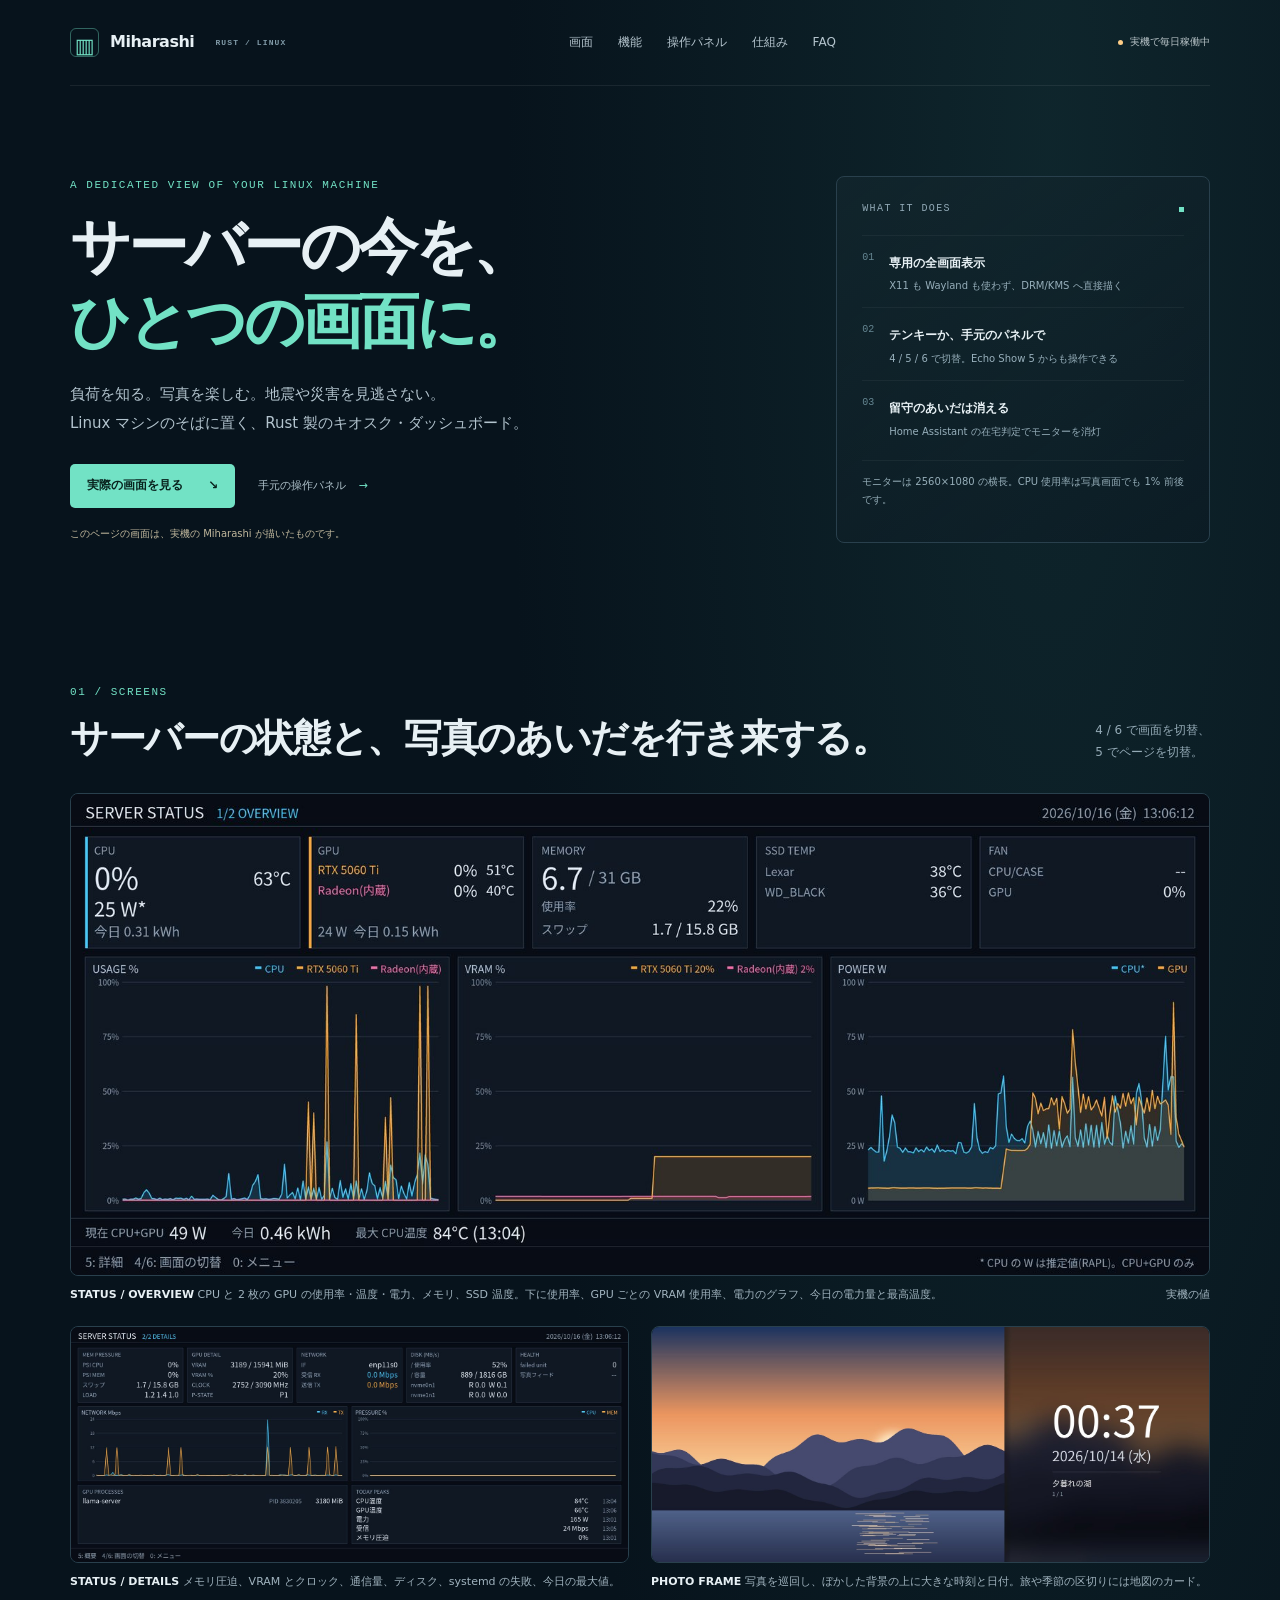
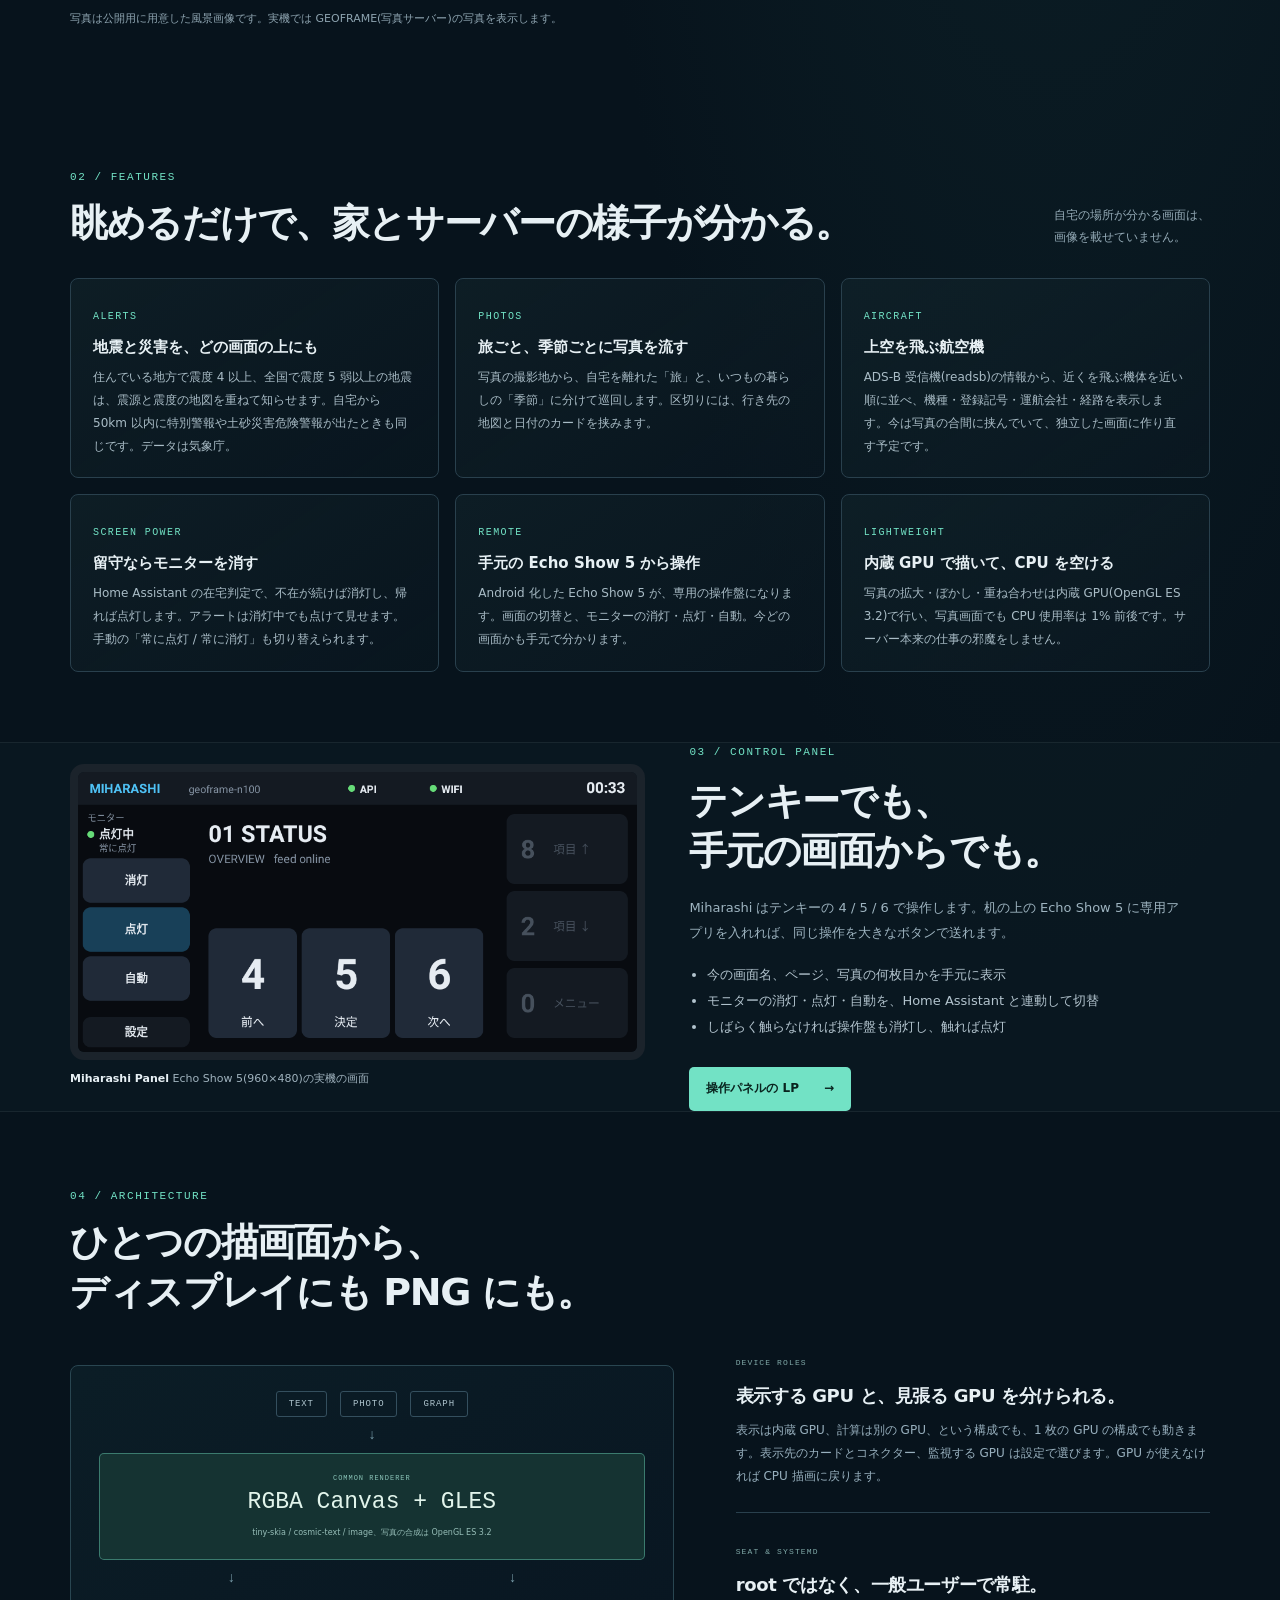
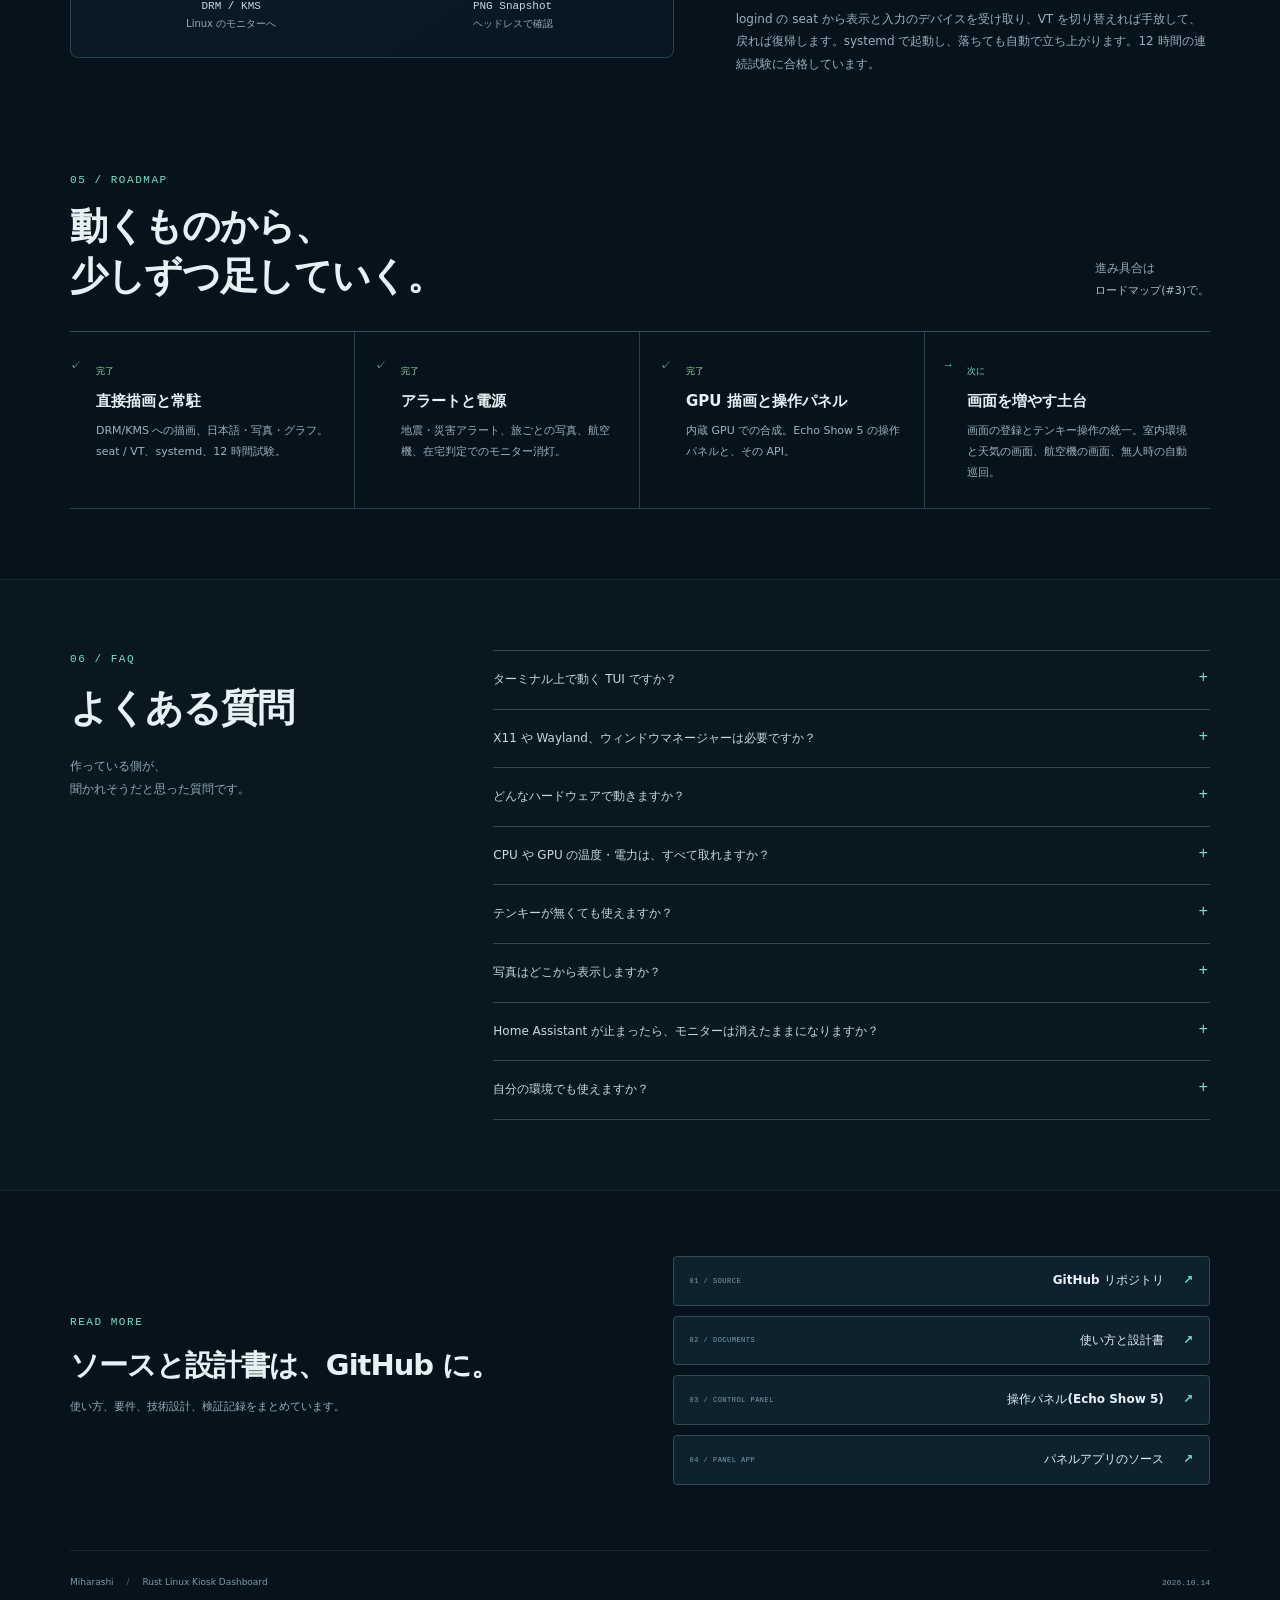
==== site/index.html @ 61a5522a "docs(site): retake the STATUS screenshots with the VRAM % chart Captured with `miharashi png --live " ====
<!doctype html>
<html lang="ja">
<head>
  <meta charset="utf-8">
  <meta name="viewport" content="width=device-width, initial-scale=1">
  <meta name="theme-color" content="#07131c">
  <meta name="description" content="Miharashi は、Linux マシンのそばに置く Rust 製のキオスク・ダッシュボード。サーバーの状態と写真をひとつのモニターに映し、地震や災害の情報を重ねて知らせる。テンキーか、手元の Echo Show 5 で操作する。">
  <title>Miharashi — サーバーの今を、ひとつの画面に。</title>
  <link rel="stylesheet" href="styles.css">
  <link rel="stylesheet" href="shots.css">
</head>
<body>
  <a class="skip-link" href="#screens">画面へ移動</a>
  <header class="shell topbar">
    <a class="brand" href="#top" aria-label="Miharashi トップ"><span class="brand-symbol" aria-hidden="true">▥</span>Miharashi<span class="brand-sub">RUST / LINUX</span></a>
    <nav aria-label="ページ内ナビゲーション"><a href="#screens">画面</a><a href="#features">機能</a><a href="#panel">操作パネル</a><a href="#architecture">仕組み</a><a href="#faq">FAQ</a></nav>
    <span class="stage-label"><span aria-hidden="true"></span>実機で毎日稼働中</span>
  </header>

  <main id="top">
    <section class="shell hero" aria-labelledby="hero-title">
      <div class="hero-copy">
        <p class="eyebrow">A dedicated view of your Linux machine</p>
        <h1 id="hero-title">サーバーの今を、<br><span>ひとつの画面に。</span></h1>
        <p class="hero-lead">負荷を知る。写真を楽しむ。地震や災害を見逃さない。<br class="wide-only">Linux マシンのそばに置く、Rust 製のキオスク・ダッシュボード。</p>
        <div class="hero-actions"><a class="button primary" href="#screens">実際の画面を見る <span aria-hidden="true">↘</span></a><a class="text-link" href="panel/">手元の操作パネル <span aria-hidden="true">→</span></a></div>
        <p class="hero-status">このページの画面は、実機の Miharashi が描いたものです。</p>
      </div>
      <aside class="hero-note" aria-label="プロダクトの特徴">
        <div class="note-heading"><span class="micro-label">WHAT IT DOES</span><span class="tiny-square" aria-hidden="true"></span></div>
        <div class="note-item"><span class="note-index">01</span><div><strong>専用の全画面表示</strong><p>X11 も Wayland も使わず、DRM/KMS へ直接描く</p></div></div>
        <div class="note-item"><span class="note-index">02</span><div><strong>テンキーか、手元のパネルで</strong><p>4 / 5 / 6 で切替。Echo Show 5 からも操作できる</p></div></div>
        <div class="note-item"><span class="note-index">03</span><div><strong>留守のあいだは消える</strong><p>Home Assistant の在宅判定でモニターを消灯</p></div></div>
        <p class="note-disclaimer">モニターは 2560×1080 の横長。CPU 使用率は写真画面でも 1% 前後です。</p>
      </aside>
    </section>

    <section class="shell section-block" id="screens" aria-labelledby="screens-title">
      <div class="section-heading"><div><p class="eyebrow">01 / Screens</p><h2 id="screens-title">サーバーの状態と、<br class="mobile-only">写真のあいだを行き来する。</h2></div><p class="section-aside">4 / 6 で画面を切替、<br>5 でページを切替。</p></div>
      <figure class="shot shot-main">
        <img src="images/status.jpg" width="1600" height="675" alt="SERVER STATUS の OVERVIEW。CPU・GPU・メモリ・SSD 温度・ファンの現在値と、使用率・GPU ごとの VRAM 使用率・電力のグラフ、今日の電力量">
        <figcaption><span><strong>STATUS / OVERVIEW</strong> CPU と 2 枚の GPU の使用率・温度・電力、メモリ、SSD 温度。下に使用率、GPU ごとの VRAM 使用率、電力のグラフ、今日の電力量と最高温度。</span><span>実機の値</span></figcaption>
      </figure>
      <div class="shot-grid">
        <figure class="shot">
          <img src="images/status-details.jpg" width="1600" height="675" alt="SERVER STATUS の DETAILS。メモリ圧迫、GPU の詳細、ネットワーク、ディスク、ヘルス、グラフと今日の最大値">
          <figcaption><span><strong>STATUS / DETAILS</strong> メモリ圧迫、VRAM とクロック、通信量、ディスク、systemd の失敗、今日の最大値。</span></figcaption>
        </figure>
        <figure class="shot">
          <img src="images/photo.jpg" width="1600" height="675" alt="PHOTO FRAME。左に写真、右にぼかした背景の上に大きな時刻と日付、写真の説明">
          <figcaption><span><strong>PHOTO FRAME</strong> 写真を巡回し、ぼかした背景の上に大きな時刻と日付。旅や季節の区切りには地図のカード。</span></figcaption>
        </figure>
      </div>
      <p class="shot-note">写真は公開用に用意した風景画像です。実機では GEOFRAME(写真サーバー)の写真を表示します。</p>
    </section>

    <section class="shell section-block" id="features" aria-labelledby="features-title">
      <div class="section-heading"><div><p class="eyebrow">02 / Features</p><h2 id="features-title">眺めるだけで、<br class="mobile-only">家とサーバーの様子が分かる。</h2></div><p class="section-aside">自宅の場所が分かる画面は、<br>画像を載せていません。</p></div>
      <div class="feature-grid">
        <article class="feature"><span class="micro-label">ALERTS</span><h3>地震と災害を、どの画面の上にも</h3><p>住んでいる地方で震度 4 以上、全国で震度 5 弱以上の地震は、震源と震度の地図を重ねて知らせます。自宅から 50km 以内に特別警報や土砂災害危険警報が出たときも同じです。データは気象庁。</p></article>
        <article class="feature"><span class="micro-label">PHOTOS</span><h3>旅ごと、季節ごとに写真を流す</h3><p>写真の撮影地から、自宅を離れた「旅」と、いつもの暮らしの「季節」に分けて巡回します。区切りには、行き先の地図と日付のカードを挟みます。</p></article>
        <article class="feature"><span class="micro-label">AIRCRAFT</span><h3>上空を飛ぶ航空機</h3><p>ADS-B 受信機(readsb)の情報から、近くを飛ぶ機体を近い順に並べ、機種・登録記号・運航会社・経路を表示します。今は写真の合間に挟んでいて、独立した画面に作り直す予定です。</p></article>
        <article class="feature"><span class="micro-label">SCREEN POWER</span><h3>留守ならモニターを消す</h3><p>Home Assistant の在宅判定で、不在が続けば消灯し、帰れば点灯します。アラートは消灯中でも点けて見せます。手動の「常に点灯 / 常に消灯」も切り替えられます。</p></article>
        <article class="feature"><span class="micro-label">REMOTE</span><h3>手元の Echo Show 5 から操作</h3><p>Android 化した Echo Show 5 が、専用の操作盤になります。画面の切替と、モニターの消灯・点灯・自動。今どの画面かも手元で分かります。</p></article>
        <article class="feature"><span class="micro-label">LIGHTWEIGHT</span><h3>内蔵 GPU で描いて、CPU を空ける</h3><p>写真の拡大・ぼかし・重ね合わせは内蔵 GPU(OpenGL ES 3.2)で行い、写真画面でも CPU 使用率は 1% 前後です。サーバー本来の仕事の邪魔をしません。</p></article>
      </div>
    </section>

    <section class="operation-section" id="panel" aria-labelledby="panel-title">
      <div class="shell panel-feature">
        <figure class="shot">
          <img src="images/panel.png" width="960" height="480" alt="Echo Show 5 の操作パネル。左にモニターの状態と消灯・点灯・自動・設定、中央に現在の画面名と 4・5・6 のボタン、右に灰色の 8・2・0">
          <figcaption><span><strong>Miharashi Panel</strong> Echo Show 5(960×480)の実機の画面</span></figcaption>
        </figure>
        <div>
          <p class="eyebrow">03 / Control panel</p>
          <h2>テンキーでも、<br>手元の画面からでも。</h2>
          <p class="body-copy">Miharashi はテンキーの 4 / 5 / 6 で操作します。机の上の Echo Show 5 に専用アプリを入れれば、同じ操作を大きなボタンで送れます。</p>
          <ul>
            <li>今の画面名、ページ、写真の何枚目かを手元に表示</li>
            <li>モニターの消灯・点灯・自動を、Home Assistant と連動して切替</li>
            <li>しばらく触らなければ操作盤も消灯し、触れば点灯</li>
          </ul>
          <div class="hero-actions"><a class="button primary" href="panel/">操作パネルの LP <span aria-hidden="true">→</span></a></div>
        </div>
      </div>
    </section>

    <section class="shell architecture-section" id="architecture" aria-labelledby="architecture-title"><div class="section-heading"><div><p class="eyebrow">04 / Architecture</p><h2 id="architecture-title">ひとつの描画面から、<br>ディスプレイにも PNG にも。</h2></div></div><div class="architecture-grid"><div class="render-flow"><div class="flow-source"><span>TEXT</span><span>PHOTO</span><span>GRAPH</span></div><div class="flow-arrow" aria-hidden="true">↓</div><div class="flow-canvas"><span class="micro-label">COMMON RENDERER</span><strong>RGBA Canvas + GLES</strong><span>tiny-skia / cosmic-text / image、写真の合成は OpenGL ES 3.2</span></div><div class="flow-branches"><div><span class="flow-arrow" aria-hidden="true">↓</span><strong>DRM / KMS</strong><span>Linux のモニターへ</span></div><div><span class="flow-arrow" aria-hidden="true">↓</span><strong>PNG Snapshot</strong><span>ヘッドレスで確認</span></div></div></div><div class="architecture-copy"><article><span class="micro-label">DEVICE ROLES</span><h3>表示する GPU と、見張る GPU を分けられる。</h3><p>表示は内蔵 GPU、計算は別の GPU、という構成でも、1 枚の GPU の構成でも動きます。表示先のカードとコネクター、監視する GPU は設定で選びます。GPU が使えなければ CPU 描画に戻ります。</p></article><article><span class="micro-label">SEAT &amp; SYSTEMD</span><h3>root ではなく、一般ユーザーで常駐。</h3><p>logind の seat から表示と入力のデバイスを受け取り、VT を切り替えれば手放して、戻れば復帰します。systemd で起動し、落ちても自動で立ち上がります。12 時間の連続試験に合格しています。</p></article></div></div></section>

    <section class="shell scope-section" id="roadmap" aria-labelledby="roadmap-title"><div class="section-heading"><div><p class="eyebrow">05 / Roadmap</p><h2 id="roadmap-title">動くものから、<br>少しずつ足していく。</h2></div><p class="section-aside">進み具合は<br><a class="text-link" href="https://github.com/ysogabe/miharashi/issues/3">ロードマップ(#3)</a>で。</p></div><ol class="roadmap four">
      <li class="done"><span class="roadmap-step">✓</span><div><span class="roadmap-state">完了</span><h3>直接描画と常駐</h3><p>DRM/KMS への描画、日本語・写真・グラフ。seat / VT、systemd、12 時間試験。</p></div></li>
      <li class="done"><span class="roadmap-step">✓</span><div><span class="roadmap-state">完了</span><h3>アラートと電源</h3><p>地震・災害アラート、旅ごとの写真、航空機、在宅判定でのモニター消灯。</p></div></li>
      <li class="done"><span class="roadmap-step">✓</span><div><span class="roadmap-state">完了</span><h3>GPU 描画と操作パネル</h3><p>内蔵 GPU での合成。Echo Show 5 の操作パネルと、その API。</p></div></li>
      <li class="current"><span class="roadmap-step">→</span><div><span class="roadmap-state">次に</span><h3>画面を増やす土台</h3><p>画面の登録とテンキー操作の統一。室内環境と天気の画面、航空機の画面、無人時の自動巡回。</p></div></li>
    </ol></section>

    <section class="faq-section" id="faq" aria-labelledby="faq-title"><div class="shell faq-grid"><div class="faq-intro"><p class="eyebrow">06 / FAQ</p><h2 id="faq-title">よくある質問</h2><p>作っている側が、<br>聞かれそうだと思った質問です。</p></div><div class="faq-list">
      <details><summary>ターミナル上で動く TUI ですか？</summary><p>いいえ。TUI 風の見た目ですが、ピクセル単位で描く全画面のアプリです。文字・写真・グラフを同じ画面に描きます。</p></details>
      <details><summary>X11 や Wayland、ウィンドウマネージャーは必要ですか？</summary><p>要りません。Linux の DRM/KMS へ直接描きます。デスクトップ環境の無いサーバーでも、モニターをつなげば表示できます。</p></details>
      <details><summary>どんなハードウェアで動きますか？</summary><p>Linux で DRM/KMS が使える GPU があれば動きます。作者の実機は、表示に CPU 内蔵の GPU を使い、計算用に別の GPU を積んだ構成です。特定の型番やメモリ容量を前提にはしていません。</p></details>
      <details><summary>CPU や GPU の温度・電力は、すべて取れますか？</summary><p>ドライバーやセンサーが値を出していれば表示します。出ていない値は「--」になります。CPU の電力は RAPL からの推定値で、システム全体の消費電力ではありません。</p></details>
      <details><summary>テンキーが無くても使えますか？</summary><p>使えます。操作パネルを有効にしていれば、キーボードが無くても起動し、あとから挿されたテンキーも自動で使い始めます。</p></details>
      <details><summary>写真はどこから表示しますか？</summary><p>GEOFRAME(自宅の写真サーバー)から取得します。1 枚のファイルを指定して表示することもできます。</p></details>
      <details><summary>Home Assistant が止まったら、モニターは消えたままになりますか？</summary><p>なりません。Home Assistant と通信できないときは点灯させておきます。手動の「常に消灯」も、通信できない状態が続けば自動に戻ります。</p></details>
      <details><summary>自分の環境でも使えますか？</summary><p>ソースは公開していますが、今は作者の環境で毎日使いながら育てている段階です。表示先や監視対象は設定で変えられるようにしています。</p></details>
    </div></div></section>

    <section class="shell docs-section" aria-labelledby="docs-title"><div><p class="eyebrow">Read more</p><h2 id="docs-title">ソースと設計書は、GitHub に。</h2><p>使い方、要件、技術設計、検証記録をまとめています。</p></div><div class="doc-links"><a href="https://github.com/ysogabe/miharashi"><span>01 / SOURCE</span><strong>GitHub リポジトリ <span aria-hidden="true">↗</span></strong></a><a href="https://github.com/ysogabe/miharashi/tree/main/docs"><span>02 / DOCUMENTS</span><strong>使い方と設計書 <span aria-hidden="true">↗</span></strong></a><a href="panel/"><span>03 / CONTROL PANEL</span><strong>操作パネル(Echo Show 5) <span aria-hidden="true">↗</span></strong></a><a href="https://github.com/ysogabe/miharashi-panel"><span>04 / PANEL APP</span><strong>パネルアプリのソース <span aria-hidden="true">↗</span></strong></a></div></section>
  </main>
  <footer class="shell footer"><span>Miharashi <span class="footer-separator">/</span> Rust Linux Kiosk Dashboard</span><span>2026.10.14</span></footer>
</body>
</html>
---- site/styles.css ----
:root{color-scheme:dark;--bg:#07131c;--panel:#101f2a;--line:#29404d;--ink:#e7f0f4;--muted:#a0b3be;--mint:#72e2c5;--blue:#77b6ff;--amber:#ffce87;--mono:ui-monospace,SFMono-Regular,Menlo,Consolas,monospace}
*{box-sizing:border-box}html{scroll-behavior:smooth;scroll-padding-top:25px}body{margin:0;background:radial-gradient(ellipse at 82% 3%,#16383c80,transparent 34rem),var(--bg);color:var(--ink);font-family:Inter,ui-sans-serif,system-ui,-apple-system,BlinkMacSystemFont,"Noto Sans JP",sans-serif;line-height:1.65}a{color:inherit}button{font:inherit;color:inherit;cursor:pointer}button,a,summary{-webkit-tap-highlight-color:transparent}button:focus-visible,a:focus-visible,summary:focus-visible,[tabindex]:focus-visible{outline:2px solid var(--mint);outline-offset:5px}[hidden]{display:none!important}.shell{width:min(1140px,calc(100% - 64px));margin-inline:auto}.eyebrow,.micro-label{font-family:var(--mono);font-size:10px;letter-spacing:.14em;text-transform:uppercase}.eyebrow{color:var(--mint);margin:0 0 15px;font-size:11px}.micro-label{color:#91a9b6}.skip-link{position:fixed;top:10px;left:10px;z-index:20;padding:10px 16px;background:var(--mint);color:var(--bg);border-radius:6px;transform:translateY(-150%)}.skip-link:focus{transform:none}.topbar{min-height:86px;display:flex;align-items:center;justify-content:space-between;gap:25px;border-bottom:1px solid #ffffff12}.brand{display:flex;align-items:center;gap:11px;text-decoration:none;font-weight:750;font-size:16px;letter-spacing:-.03em}.brand-symbol{display:grid;place-items:center;width:29px;height:29px;border:1px solid #72e2c566;border-radius:6px;color:var(--mint);font-size:21px}.brand-sub{margin-left:10px;font-family:var(--mono);font-size:8px;letter-spacing:.14em;color:#819ba8}.topbar nav{display:flex;gap:25px;font-size:12px;color:#b4c4cd}.topbar nav a{text-decoration:none}.topbar nav a:hover{color:var(--mint)}.stage-label{display:flex;gap:7px;align-items:center;font-size:10px;color:#bac5c9}.stage-label span{width:5px;height:5px;border-radius:50%;background:var(--amber)}.hero{display:grid;grid-template-columns:1.3fr .7fr;gap:72px;padding:80px 0 66px;align-items:center}h1{font-size:clamp(40px,4.7vw,64px);line-height:1.24;letter-spacing:-.05em;margin:0 0 22px;font-weight:750}h1 span{color:var(--mint)}.hero-lead{color:#b3c4ce;font-size:15px;line-height:1.9;margin:0}.hero-actions{display:flex;align-items:center;gap:23px;margin-top:27px}.button{display:inline-flex;align-items:center;justify-content:center;gap:25px;font-size:12px;font-weight:700;text-decoration:none;padding:12px 17px;border-radius:5px}.primary{background:var(--mint);color:#09231e}.primary:hover{background:#9aebd6}.text-link{font-size:11px;text-decoration:none;color:#afc2cb}.text-link span{margin-left:9px;color:var(--mint)}.hero-note{align-self:stretch;padding:24px 25px 20px;border:1px solid var(--line);border-radius:8px;background:linear-gradient(145deg,#13272eab,#0b182280)}.note-heading{display:flex;align-items:center;justify-content:space-between;margin-bottom:17px}.tiny-square{width:5px;height:5px;background:var(--mint)}.note-item{display:flex;gap:15px;padding:13px 0;border-top:1px solid #ffffff0c}.note-index{font:10px var(--mono);color:#658692;padding-top:3px}.note-item strong{font-size:12px;font-weight:650}.note-item p{font-size:10px;color:#97afbb;margin:3px 0 0}.note-disclaimer{border-top:1px solid #ffffff0c;padding-top:12px;margin:7px 0 0;font-size:10px;line-height:1.8;color:#96aeb9}h2{font-size:clamp(26px,3vw,38px);line-height:1.32;letter-spacing:-.035em;margin:0;font-weight:700}.section-heading{display:flex;justify-content:space-between;align-items:flex-end;gap:25px;margin-bottom:30px}.section-heading .eyebrow{margin-bottom:12px}.section-aside{color:#94aab6;font-size:12px;margin:0;line-height:1.85}.screen-section{padding-top:20px}.screen-tabs{display:flex;align-items:center;gap:8px;margin-bottom:14px}.screen-tabs button{background:transparent;border:1px solid #2b414d;color:#a9bdc7;border-radius:5px;padding:10px 15px;font-size:12px;display:flex;align-items:center;gap:11px}.screen-tabs button span{color:#7996a5;font:10px var(--mono)}.screen-tabs button[aria-selected=true]{border-color:#72e2c566;background:#142e30;color:var(--mint)}.screen-tabs button[aria-selected=true] span{color:var(--mint)}.screen-tabs button:hover{border-color:#6d8b98}.preview-tag{margin-left:auto;font:8px var(--mono);letter-spacing:.13em;color:#78939f}.monitor-shell{padding:12px 12px 0;border:1px solid #435a6577;border-radius:12px;background:linear-gradient(135deg,#213742,#0d1e29 60%);box-shadow:0 23px 65px #0004}.demo-surface{position:relative;background:#091722;min-height:510px;border:1px solid #344b58;border-radius:6px;overflow:hidden}.preview-panel{padding:25px 28px 18px;min-height:510px}.screen-heading{display:flex;align-items:center;justify-content:space-between;gap:16px;padding-bottom:20px;border-bottom:1px solid #29404d}.screen-heading>div{display:flex;align-items:center;gap:14px}.screen-heading strong{font:600 12px var(--mono);letter-spacing:.08em}.screen-number{color:var(--mint);font:10px var(--mono)}.host-label{color:#7f9baa;font:9px var(--mono);letter-spacing:.07em}.screen-clock{color:#c2d4dd;font:13px var(--mono)}.screen-clock small{color:#7e9baa;font-size:9px}.demo-badge{font:8px var(--mono);letter-spacing:.08em;padding:4px 6px;color:var(--amber);border:1px solid #ffce8740;border-radius:3px}.metrics{display:grid;grid-template-columns:repeat(4,1fr);gap:12px;margin-top:20px}.metric{padding:16px 18px 14px;border:1px solid #283f4c;border-radius:5px;background:linear-gradient(145deg,#142733,#0c1c28)}.metric .micro-label{font-size:8px;letter-spacing:.07em;white-space:nowrap}.metric p{display:flex;align-items:baseline;gap:7px;margin:8px 0 10px}.metric p strong{font:500 34px var(--mono);letter-spacing:-.06em;line-height:1.2}.metric p>span{color:#a6bfca;font:12px var(--mono)}.meter{height:3px;border-radius:2px;background:#263e4b;overflow:hidden}.meter>span{display:block;height:100%;background:var(--mint)}.meter.blue>span{background:var(--blue)}.metric-foot{display:flex;justify-content:space-between;margin-top:11px;color:#8eaab8;font:9px var(--mono)}.metric-foot>span{color:#9cc0c3}.system-content{display:grid;grid-template-columns:2.7fr 1fr;gap:12px;margin-top:14px}.chart-card,.device-card{border:1px solid #283f4c;border-radius:5px;background:#0c1c28}.chart-card{padding:17px 17px 8px}.card-heading{display:flex;align-items:center;justify-content:space-between;gap:12px}.card-heading .micro-label{font-size:8px}.chart-legend{display:flex;gap:13px;font:8px var(--mono);color:#b4cad4;white-space:nowrap}.chart-legend>span:before{content:"";display:inline-block;width:4px;height:4px;border-radius:50%;margin:0 5px 1px 0;background:var(--mint)}.chart-legend>.legend-gpu:before{background:var(--blue)}.history-chart{display:block;width:100%;height:205px;margin-top:15px}.device-card{padding:17px 15px}.device-card>.micro-label{font-size:8px}.device-row{display:flex;align-items:center;gap:10px;padding:16px 0;border-bottom:1px solid #213746}.device-icon{color:var(--mint);font-size:20px}.device-row strong{display:block;font:10px var(--mono)}.device-row p{margin:4px 0 0;font-size:9px;color:#8aa7b6}.small-badge{margin-left:auto;color:var(--mint);font:8px var(--mono);padding:3px 5px;border:1px solid #2e4b54;border-radius:3px}.blue-ink{color:var(--blue)}.source-note{margin-top:16px}.source-note .micro-label{font-size:7px}.source-note p{font-size:9px;color:#94aebb;line-height:1.75;margin:6px 0 0}.source-note b{color:#e7b88a;font-family:var(--mono);font-weight:400}.screen-footer{display:flex;justify-content:space-between;gap:12px;margin-top:16px;padding-top:12px;border-top:1px solid #263c49;color:#7896a5;font:8px var(--mono);letter-spacing:.05em}.screen-footer b{font-weight:400;color:#b8ccd7;margin-left:11px}.screen-footer b:first-child{margin-left:0}.demo-controls{display:flex;align-items:center;justify-content:space-between;gap:20px;min-height:66px;padding:12px 9px}.active-screen{font:10px var(--mono);color:#a8bfcb;letter-spacing:.04em}.key-controls{display:flex;gap:14px}.key-controls button{display:flex;align-items:center;gap:7px;padding:0;border:0;background:transparent;color:#a5bac5;font-size:10px}.key-controls kbd{display:grid;place-items:center;min-width:27px;height:28px;border:1px solid #405965;border-bottom-width:3px;border-radius:4px;background:#132630;color:var(--mint);font:12px var(--mono)}.key-controls button:hover kbd,.key-controls button[aria-expanded=true] kbd{border-color:var(--mint)}.preview-caption{display:flex;align-items:center;justify-content:space-between;gap:20px;padding-top:16px;color:#8fa7b3;font-size:10px}.preview-caption p{margin:0;display:flex;align-items:center;gap:7px}.caption-dot{width:4px;height:4px;background:var(--amber);border-radius:50%;flex-shrink:0}.preview-caption>span{font-size:9px}.screen-description{display:grid;grid-template-columns:.45fr 1.35fr .8fr;gap:25px;align-items:start;padding:27px 0 60px;margin-top:26px;border-top:1px solid var(--line)}.screen-description .eyebrow{font-size:9px;margin-top:7px}.screen-description h3{font-size:18px;margin:0 0 8px;letter-spacing:-.02em}.screen-description p{color:#9ab1bf;font-size:12px;margin:0;line-height:1.9}.screen-description ul{margin:2px 0 0;padding:0;list-style:none;font-size:11px;color:#a2bdc8}.screen-description li{padding:4px 0}.screen-description li:before{content:"+";color:var(--mint);font-family:var(--mono);margin-right:10px}.agent-summary{display:flex;align-items:center;gap:35px;padding:23px 0 21px}.agent-summary>div{display:flex;align-items:baseline;gap:9px}.agent-summary strong{font:500 32px var(--mono);color:var(--mint)}.agent-summary span{font:8px var(--mono);color:#9db6c4}.agent-summary>div:nth-child(2) strong{color:#afc3cd}.agent-summary>div:nth-child(3) strong{color:var(--amber)}.agent-summary>p{font-size:10px;color:#8eabbc;margin-left:auto}.agents-content{display:grid;grid-template-columns:2.8fr 1fr;gap:14px}.agent-list{border:1px solid #2b424f;border-radius:5px;overflow:hidden}.agent-row{display:flex;align-items:center;gap:15px;padding:16px 19px;background:#0e1e2a;border-bottom:1px solid #243c4a}.agent-row:last-child{border-bottom:0}.agent-avatar{display:grid;place-items:center;width:36px;height:36px;flex-shrink:0;border:1px solid #36505f;background:#172b39;border-radius:6px;font:12px var(--mono);color:#b4d1dc}.agent-info{min-width:0;flex:1}.agent-info strong{display:block;font:600 12px var(--mono);letter-spacing:.01em}.agent-info>span{display:block;font-size:9px;color:#8fabbc;margin-top:5px}.state-badge{font:8px var(--mono);letter-spacing:.04em;border-radius:3px;padding:5px 7px;white-space:nowrap}.running{background:#72e2c514;color:var(--mint);border:1px solid #72e2c536}.idle{background:#97b4c510;color:#a2bac7;border:1px solid #64809144}.waiting{background:#ffce8710;color:var(--amber);border:1px solid #ffce8736}.agent-time{font:8px var(--mono);color:#8ba8b8;min-width:48px;text-align:right}.adapter-card{padding:20px 18px;border:1px solid #2b424f;border-radius:5px;background:#0c1c28}.adapter-card>.micro-label{font-size:8px}.adapter-diagram{display:grid;gap:7px;text-align:center;padding:20px 0 14px;font:10px var(--mono);color:#84a0af}.adapter-diagram>span:nth-child(odd){border:1px solid #304b5b;background:#132735;padding:8px 4px;border-radius:3px;color:#bad2dc}.adapter-card>p{margin:0;font-size:10px;color:#93acba;line-height:1.9}.photo-panel{position:relative;isolation:isolate;padding:0;min-height:510px}.photo-scene{position:absolute;inset:0;width:100%;height:100%;z-index:-1}.photo-top{display:flex;justify-content:space-between;align-items:start;gap:25px;padding:29px 34px}.photo-top .micro-label{color:#c2d0d9;font-size:10px}.photo-time{margin:6px 0 0;line-height:1;font:300 68px var(--mono);letter-spacing:-.07em;color:#eff4f5}.photo-time>span{font-size:10px;letter-spacing:.1em;margin-left:12px;color:#cbd8de}.photo-marker{font:9px var(--mono);color:#c8d4dc;letter-spacing:.09em;border:1px solid #c4d3d344;padding:6px 8px;border-radius:3px}.photo-bottom{position:absolute;left:34px;bottom:39px}.photo-bottom .micro-label{font-size:8px;color:#bccec9}.photo-bottom h3{font-size:26px;font-weight:500;line-height:1.45;letter-spacing:-.03em;margin:9px 0 19px}.photo-status{display:flex;gap:0;padding:12px 0;font:10px var(--mono);border-top:1px solid #b8cecf44;border-bottom:1px solid #b8cecf44;background:#16324144}.photo-status>span{padding:0 18px;border-right:1px solid #b8cecf44}.photo-status>span:first-child{padding-left:0}.photo-status>span:last-child{border-right:0}.photo-status b{margin-right:9px;color:#8ed5c6;font-weight:500;font-size:8px}.photo-illustration{position:absolute;right:20px;bottom:15px;font-size:8px;color:#aec4cb}.demo-overlay{position:absolute;z-index:5;width:min(540px,calc(100% - 36px));left:50%;top:50%;transform:translate(-50%,-50%);padding:24px;border:1px solid #72e2c56b;background:#0b1c29fa;border-radius:8px;box-shadow:0 20px 90px #000a;max-height:calc(100% - 28px);overflow:auto}.overlay-heading{display:flex;justify-content:space-between;align-items:center;gap:20px;margin-bottom:18px}.overlay-heading h3{font-size:18px;margin:5px 0 0}.overlay-heading .micro-label{color:var(--mint);font-size:9px}.close-button{display:grid;place-items:center;border:1px solid #365362;border-radius:4px;background:#122836;width:29px;height:29px;font-size:21px;line-height:1;color:#b7ccd6}.menu-items{display:grid;gap:8px}.menu-items>button{display:flex;align-items:center;justify-content:flex-start;gap:15px;text-align:left;padding:13px 16px;background:#122735;border:1px solid #2f4a5a;border-radius:4px;font-size:12px}.menu-items>button>span:first-child{font:10px var(--mono);color:#7a9bac}.menu-items>button>span:last-child{margin-left:auto;color:#819eac}.menu-items>button.is-selected{border-color:var(--mint);background:#173c3d}.menu-items>button.is-selected>span{color:var(--mint)}.demo-overlay>p{font-size:11px;color:#a9c0cc;line-height:1.85}.detail-overlay dl{display:grid;grid-template-columns:85px 1fr;gap:11px 15px;margin:18px 0 15px;font-size:11px;line-height:1.8}.detail-overlay dt{color:var(--mint)}.detail-overlay dd{margin:0;color:#bdced7}.demo-overlay .overlay-footnote{margin:18px 0 0;padding-top:12px;border-top:1px solid #294454;color:#8ba8b9;font-size:9px}.operation-section{border-top:1px solid #ffffff10;border-bottom:1px solid #ffffff10;background:#0c1c2580}.operation-grid{display:grid;grid-template-columns:1fr 1fr;gap:80px;align-items:center;padding:58px 0}.body-copy{font-size:13px;line-height:1.95;color:#9eb4c0;max-width:490px;margin:19px 0 0}.keypad-illustration{display:grid;grid-template-columns:repeat(3,66px);gap:8px;margin:auto;transform:rotate(-5deg);padding:17px;border:1px solid #3f5964;border-radius:12px;background:linear-gradient(140deg,#28434c,#102331);box-shadow:9px 15px 0 #040f1755}.keypad-cell{display:flex;justify-content:center;align-items:center;border:1px solid #35515f;border-bottom-width:4px;border-radius:5px;min-height:48px;background:#182e3b;font:12px var(--mono)}.muted-key{color:#557789}.active-key{background:#153b3c;border-color:#45786e;flex-direction:column;gap:3px;color:var(--mint)}.active-key strong{font-size:17px;font-weight:500}.active-key>span{font-size:6px;letter-spacing:.12em}.zero-key{grid-column:span 2;flex-direction:row;gap:12px}.architecture-section{padding:75px 0 70px}.architecture-grid{display:grid;grid-template-columns:1.12fr .88fr;gap:62px;align-items:center}.render-flow{padding:25px 28px;background:linear-gradient(145deg,#10283080,#0b1a2780);border:1px solid #294651;border-radius:8px}.flow-source{display:flex;justify-content:center;gap:13px}.flow-source>span{font:9px var(--mono);letter-spacing:.1em;padding:7px 12px;border:1px solid #344f5e;border-radius:3px;color:#aec4cd}.flow-arrow{text-align:center;padding:10px;font:14px var(--mono);color:#799daa}.flow-canvas{text-align:center;padding:19px 8px;border:1px solid #72e2c569;background:#153332;border-radius:5px;display:grid;gap:5px}.flow-canvas>.micro-label{font-size:7px;color:#8ac4b8}.flow-canvas>strong{font:500 23px var(--mono);color:#e1f4eb}.flow-canvas>span:last-child{font-size:8px;color:#96bdb7;margin-top:6px}.flow-branches{display:grid;grid-template-columns:1fr 1fr;gap:17px;text-align:center}.flow-branches>div{display:grid;gap:4px}.flow-branches strong{font:11px var(--mono);color:#c6d7df}.flow-branches>div>span:last-child{font-size:10px;color:#92adb9}.architecture-copy article+article{padding-top:23px;margin-top:24px;border-top:1px solid var(--line)}.architecture-copy .micro-label{font-size:8px;color:#81aaa9}.architecture-copy h3{font-size:18px;letter-spacing:-.02em;margin:8px 0}.architecture-copy p{margin:0;font-size:12px;color:#98b0be;line-height:1.9}.scope-section{padding:25px 0 70px}.roadmap{list-style:none;margin:0;display:grid;grid-template-columns:repeat(3,1fr);gap:0;padding:0;border-top:1px solid #34505b;border-bottom:1px solid #29404d}.roadmap>li{display:flex;gap:15px;padding:24px 20px;border-right:1px solid #29404d}.roadmap>li:first-child{padding-left:0}.roadmap>li:last-child{border-right:0}.roadmap-step{font:11px var(--mono);color:#729aa8;margin-top:3px}.roadmap-state{font-size:9px;color:#93aab7}.roadmap .current .roadmap-step,.roadmap .current .roadmap-state{color:var(--mint)}.roadmap h3{margin:7px 0 9px;font-size:15px;line-height:1.5}.roadmap p{font-size:11px;line-height:1.9;color:#9bb2bf;margin:0}.scope-note{font-size:10px;color:#91aab7;margin:17px 0 0}.faq-section{padding:70px 0;background:#0c1c2580;border-top:1px solid #ffffff10;border-bottom:1px solid #ffffff10}.faq-grid{display:grid;grid-template-columns:1fr 2fr;gap:65px}.faq-intro p:last-child{color:#91aab8;font-size:12px;line-height:1.9;margin-top:22px}.faq-list details{border-top:1px solid #304954}.faq-list details:last-child{border-bottom:1px solid #304954}.faq-list summary{list-style:none;position:relative;cursor:pointer;padding:18px 30px 18px 0;font-size:12px;color:#c7d8e0;line-height:1.8}.faq-list summary::-webkit-details-marker{display:none}.faq-list summary:after{content:"+";position:absolute;right:2px;top:18px;color:var(--mint);font:16px var(--mono)}.faq-list details[open] summary:after{content:"−"}.faq-list details[open] summary{color:var(--mint)}.faq-list details p{font-size:11px;color:#a3bac8;line-height:2;margin:0 28px 20px 0}.docs-section{display:grid;grid-template-columns:1fr 1fr;gap:65px;align-items:center;padding:65px 0}.docs-section h2{font-size:29px}.docs-section p:last-child{font-size:11px;color:#95aebb;margin-top:14px}.doc-links{display:grid;gap:10px}.doc-links>a{display:flex;align-items:center;justify-content:space-between;gap:20px;border:1px solid #304b58;border-radius:4px;padding:14px 16px;text-decoration:none;background:#0e222e}.doc-links>a:hover{border-color:#72e2c577}.doc-links>a>span{font:7px var(--mono);color:#7e9dac;letter-spacing:.07em}.doc-links strong{font-size:12px;font-weight:550}.doc-links strong span{margin-left:15px;color:var(--mint)}.footer{display:flex;justify-content:space-between;gap:20px;padding:24px 0 28px;border-top:1px solid #ffffff14;color:#7d98a6;font-size:9px}.footer>span:last-child{font:8px var(--mono);align-self:center}.footer-separator{color:#47616f;margin:0 10px}.mobile-only{display:none}.noscript-note{font-size:12px;color:var(--amber);padding:12px;border:1px solid #ffce8744;border-radius:5px}
@media(min-width:1280px){.hero{padding-top:90px;padding-bottom:70px}}
@media(max-width:1000px){.shell{width:calc(100% - 44px)}.hero{gap:35px;grid-template-columns:1.18fr .82fr}.brand-sub{display:none}.metric{padding:14px 12px}.metric .micro-label{font-size:7px}.metric p strong{font-size:29px}.system-content{grid-template-columns:2.6fr 1fr}.device-card{padding:14px 11px}.device-row{gap:7px}.device-row strong{font-size:9px}.small-badge{font-size:7px;padding:3px}.agents-content{grid-template-columns:2.8fr 1fr}.agent-row{padding:15px 13px;gap:11px}.architecture-grid{gap:35px}.faq-grid{gap:40px}.preview-caption>span{display:none}}
@media(max-width:780px){.stage-label{display:none}.hero{grid-template-columns:1fr;padding-top:49px;gap:35px}.hero-note{display:none}h1{font-size:48px}.hero-lead{font-size:14px}.section-heading{align-items:start}.section-aside{font-size:10px}.screen-tabs{gap:6px}.screen-tabs button{padding:10px 12px;font-size:10px;gap:7px}.preview-tag{display:none}.preview-panel{padding:20px 18px 15px;min-height:500px}.demo-surface{min-height:500px}.system-content{grid-template-columns:1fr}.device-card{display:none}.metrics{gap:8px}.metric p strong{font-size:26px}.metric .micro-label{font-size:6px}.metric-foot{font-size:7px}.history-chart{height:205px}.screen-heading strong{font-size:10px}.host-label{font-size:8px}.screen-heading>div{gap:10px}.screen-footer{font-size:7px}.system-panel .screen-footer>span:last-child{display:none}.screen-description{grid-template-columns:1fr 1.3fr;gap:20px;padding-bottom:45px}.screen-description>.eyebrow{grid-column:span 2;margin:0}.screen-description h3{font-size:16px}.screen-description p{font-size:11px}.screen-description ul{font-size:10px}.agent-summary{gap:25px}.agent-summary>p{display:none}.agents-content{grid-template-columns:1fr}.adapter-card{display:none}.agent-row{padding:17px 15px}.agent-info>span{font-size:8px}.photo-panel{min-height:500px}.operation-grid{gap:30px;padding:45px 0}.operation-grid h2{font-size:27px}.keypad-illustration{grid-template-columns:repeat(3,52px);gap:6px;padding:13px}.keypad-cell{min-height:42px}.architecture-grid{grid-template-columns:1fr;gap:30px}.architecture-copy{display:grid;grid-template-columns:1fr 1fr;gap:30px}.architecture-copy article+article{padding-top:0;margin-top:0;border-top:0}.architecture-section{padding:55px 0}.roadmap>li{padding:21px 14px;gap:9px}.roadmap h3{font-size:13px}.roadmap p{font-size:10px}.roadmap-step{font-size:9px}.scope-section{padding-bottom:50px}.faq-grid{grid-template-columns:1fr;gap:22px}.faq-intro p:last-child{margin-top:12px}.faq-intro p:last-child br{display:none}.docs-section{gap:30px}.docs-section h2{font-size:26px}.footer{flex-direction:column;gap:9px}.footer>span:last-child{align-self:start}}
@media(max-width:520px){.shell{width:calc(100% - 32px)}.topbar{min-height:69px;gap:15px}.brand{font-size:14px;gap:8px}.brand-symbol{width:25px;height:25px;font-size:18px}.topbar nav{gap:14px;font-size:10px}.hero{padding:43px 0 45px}h1{font-size:37px}.hero-lead{font-size:12px;line-height:1.95}.wide-only{display:none}.hero-actions{gap:16px;flex-wrap:wrap}.button{font-size:11px;padding:11px 14px;gap:17px}.text-link{font-size:10px}.eyebrow{font-size:9px}.section-heading{margin-bottom:22px}.section-heading h2{font-size:26px}.section-aside{display:none}.screen-section{padding-top:0}.screen-tabs{display:grid;grid-template-columns:repeat(3,1fr);gap:5px}.screen-tabs button{padding:10px 4px;font-size:9px;gap:4px;justify-content:center;white-space:nowrap}.screen-tabs button>span{font-size:8px}.monitor-shell{padding:6px 6px 0;border-radius:8px}.preview-panel{padding:15px 12px 12px;min-height:520px}.demo-surface{min-height:520px}.screen-heading{padding-bottom:14px;gap:8px}.screen-heading strong{font-size:8px;letter-spacing:.03em}.screen-heading>div{gap:8px}.screen-number{font-size:8px}.host-label{display:none}.screen-clock{font-size:9px}.screen-clock small{font-size:6px}.demo-badge{font-size:6px;padding:3px 4px}.metrics{grid-template-columns:repeat(2,1fr);margin-top:13px;gap:7px}.metric{padding:10px 11px}.metric .micro-label{font-size:6px;letter-spacing:.03em}.metric p{margin:5px 0 8px}.metric p strong{font-size:24px}.metric p>span{font-size:9px}.metric-foot{margin-top:8px;font-size:7px}.system-content{margin-top:10px}.chart-card{padding:13px 10px 6px}.card-heading .micro-label{font-size:6px;letter-spacing:.03em}.chart-legend{font-size:6px;gap:8px}.history-chart{height:175px;margin-top:10px}.screen-footer{margin-top:11px;padding-top:10px;font-size:6px;letter-spacing:0}.screen-footer>span:last-child{display:none}.screen-footer b{margin-left:8px}.demo-controls{gap:9px;align-items:center;padding:10px 5px;min-height:62px}.active-screen{font-size:8px;max-width:70px;line-height:1.8}.key-controls{gap:11px}.key-controls button{flex-direction:column;gap:4px;font-size:7px}.key-controls kbd{min-width:25px;height:26px;font-size:10px}.preview-caption{padding-top:12px;font-size:8px;line-height:1.8;align-items:start}.preview-caption p{align-items:start}.caption-dot{margin-top:6px}.screen-description{grid-template-columns:1fr;gap:14px;padding-top:21px;margin-top:20px}.screen-description>.eyebrow{grid-column:auto}.screen-description ul{display:flex;flex-wrap:wrap;gap:5px 17px;font-size:9px}.screen-description li:before{margin-right:5px}.agent-summary{gap:21px;padding:20px 0}.agent-summary strong{font-size:25px}.agent-summary span{font-size:6px}.agent-summary>div{gap:6px}.agent-row{padding:18px 10px;gap:10px;flex-wrap:wrap}.agent-avatar{width:29px;height:29px;font-size:10px}.agent-info strong{font-size:10px}.agent-info>span{font-size:7px}.state-badge{font-size:6px;padding:4px}.agent-time{display:none}.agents-panel{padding-bottom:16px}.agents-panel .screen-footer{margin-top:20px}.photo-panel{padding:0;min-height:520px}.photo-top{padding:24px 21px;gap:15px}.photo-top .micro-label{font-size:7px}.photo-time{font-size:47px;margin-top:8px}.photo-time>span{font-size:7px;margin-left:8px}.photo-marker{font-size:6px;letter-spacing:.04em;padding:5px}.photo-bottom{left:21px;bottom:55px}.photo-bottom h3{font-size:24px}.photo-bottom .micro-label{font-size:7px}.photo-status{font-size:8px}.photo-status>span{padding:0 8px}.photo-status b{font-size:6px;margin-right:5px}.photo-illustration{font-size:7px;right:14px;bottom:18px}.demo-overlay{width:calc(100% - 22px);padding:18px}.overlay-heading h3{font-size:16px}.detail-overlay dl{grid-template-columns:62px 1fr;gap:10px;font-size:10px}.demo-overlay>p{font-size:10px}.menu-items>button{font-size:11px;padding:13px}.operation-grid{grid-template-columns:1fr;gap:34px}.operation-grid h2{font-size:29px}.body-copy{font-size:12px}.keypad-illustration{grid-template-columns:repeat(3,61px);padding:16px}.keypad-cell{min-height:45px}.architecture-grid{gap:28px}.render-flow{padding:22px 17px}.flow-canvas>span:last-child{font-size:6px}.flow-source>span{font-size:8px;padding:7px 10px}.architecture-copy{grid-template-columns:1fr;gap:25px}.architecture-copy article+article{padding-top:23px;border-top:1px solid var(--line)}.architecture-copy p{font-size:11px}.roadmap{grid-template-columns:1fr}.roadmap>li,.roadmap>li:first-child{border-right:0;border-bottom:1px solid #29404d;padding:21px 0;gap:18px}.roadmap>li:last-child{border-bottom:0}.roadmap h3{font-size:15px}.roadmap p{font-size:11px}.roadmap-step{font-size:11px}.scope-note{font-size:9px;line-height:1.9}.faq-section{padding:45px 0}.faq-list summary{font-size:11px;padding:17px 26px 17px 0}.faq-list details p{font-size:10px;margin-right:16px}.docs-section{grid-template-columns:1fr;padding:44px 0;gap:20px}.doc-links>a{padding:14px}.footer{font-size:8px}.footer>span:last-child{font-size:7px}.mobile-only{display:block}}
@media(prefers-reduced-motion:reduce){html{scroll-behavior:auto}*,*:before,*:after{animation:none!important;transition:none!important}}

.hero-status{font-size:10px;color:#c1b89d;line-height:1.8;margin:17px 0 0}
@media(max-width:780px){.metric .micro-label{font-size:7px}}
@media(max-width:520px){.metric .micro-label{font-size:7px}.card-heading .micro-label{font-size:7px}.hero-status{font-size:9px}}
---- site/shots.css ----
/* 実機のスクリーンショットと、機能・段階の一覧(Miharashi の LP と操作パネルの LP で共用) */
.shot{margin:0}
.shot img{display:block;width:100%;height:auto;border:1px solid var(--line);border-radius:8px;background:#05080c}
.shot figcaption{display:flex;justify-content:space-between;gap:16px;margin-top:10px;font-size:11px;line-height:1.7;color:var(--muted)}
.shot figcaption strong{color:var(--ink);font-weight:650}
.shot-main{margin-bottom:22px}
.shot-grid{display:grid;grid-template-columns:repeat(2,1fr);gap:22px}
.shot-note{margin:18px 0 0;font-size:11px;color:#8ea4b0}
.hero-shot{margin-top:6px}

.feature-grid{display:grid;grid-template-columns:repeat(3,1fr);gap:16px}
.feature{padding:22px 22px 20px;border:1px solid var(--line);border-radius:8px;background:linear-gradient(145deg,#13272e80,#0b182260)}
.feature h3{margin:8px 0 8px;font-size:15px;line-height:1.5}
.feature p{margin:0;font-size:12px;line-height:1.9;color:#a9bcc6}
.feature .micro-label{color:var(--mint)}

.panel-feature{display:grid;grid-template-columns:1.05fr .95fr;gap:44px;align-items:center}
.panel-feature .shot img{border-radius:14px;border:8px solid #1b232b}
.panel-feature ul{margin:16px 0 0;padding-left:18px;font-size:13px;line-height:2;color:#b3c4ce}

.roadmap .done .roadmap-step,.roadmap .done .roadmap-state{color:#9ad6a8}
.roadmap.four{grid-template-columns:repeat(4,1fr)}

.section-block{padding:70px 0}

@media(max-width:1000px){
  .feature-grid{grid-template-columns:repeat(2,1fr)}
  .panel-feature{grid-template-columns:1fr;gap:26px}
  .roadmap.four{grid-template-columns:repeat(2,1fr)}
}
@media(max-width:620px){
  .shot-grid,.feature-grid,.roadmap.four{grid-template-columns:1fr}
  .shot figcaption{flex-direction:column;gap:2px}
}
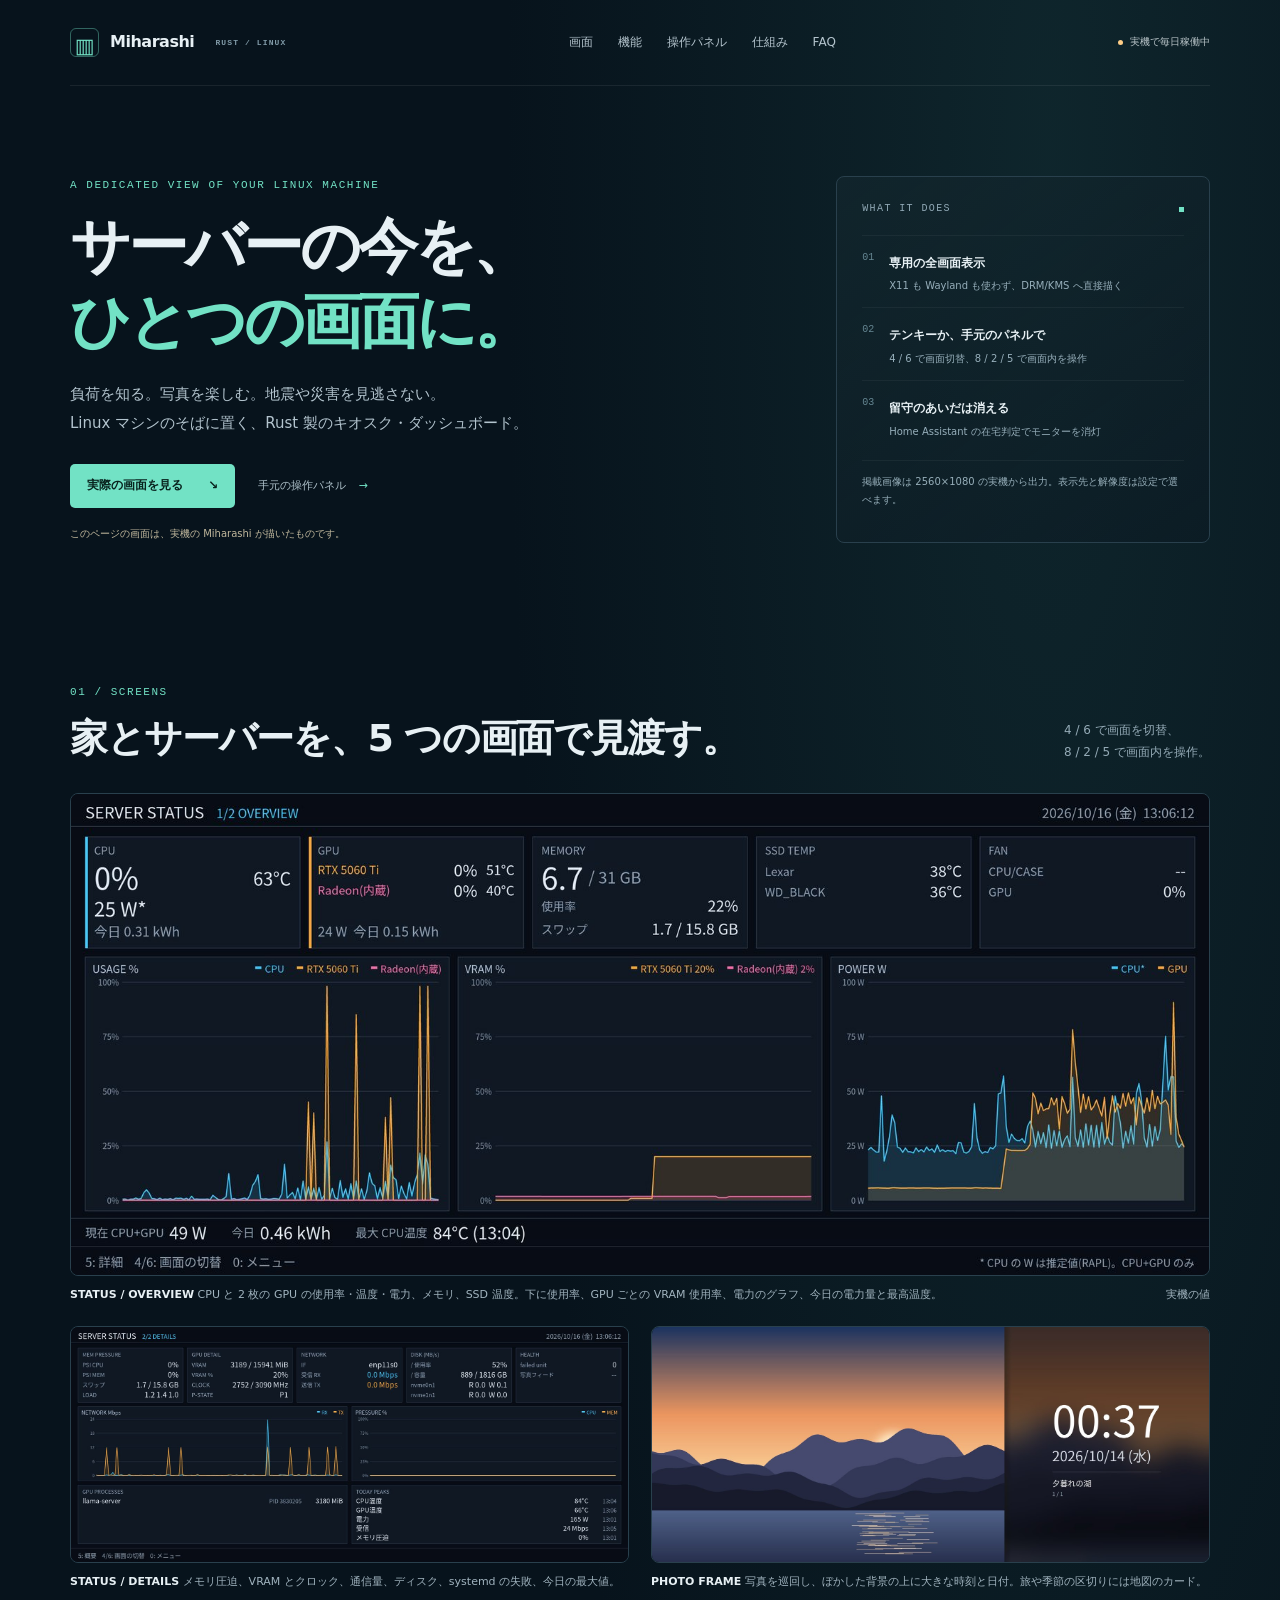
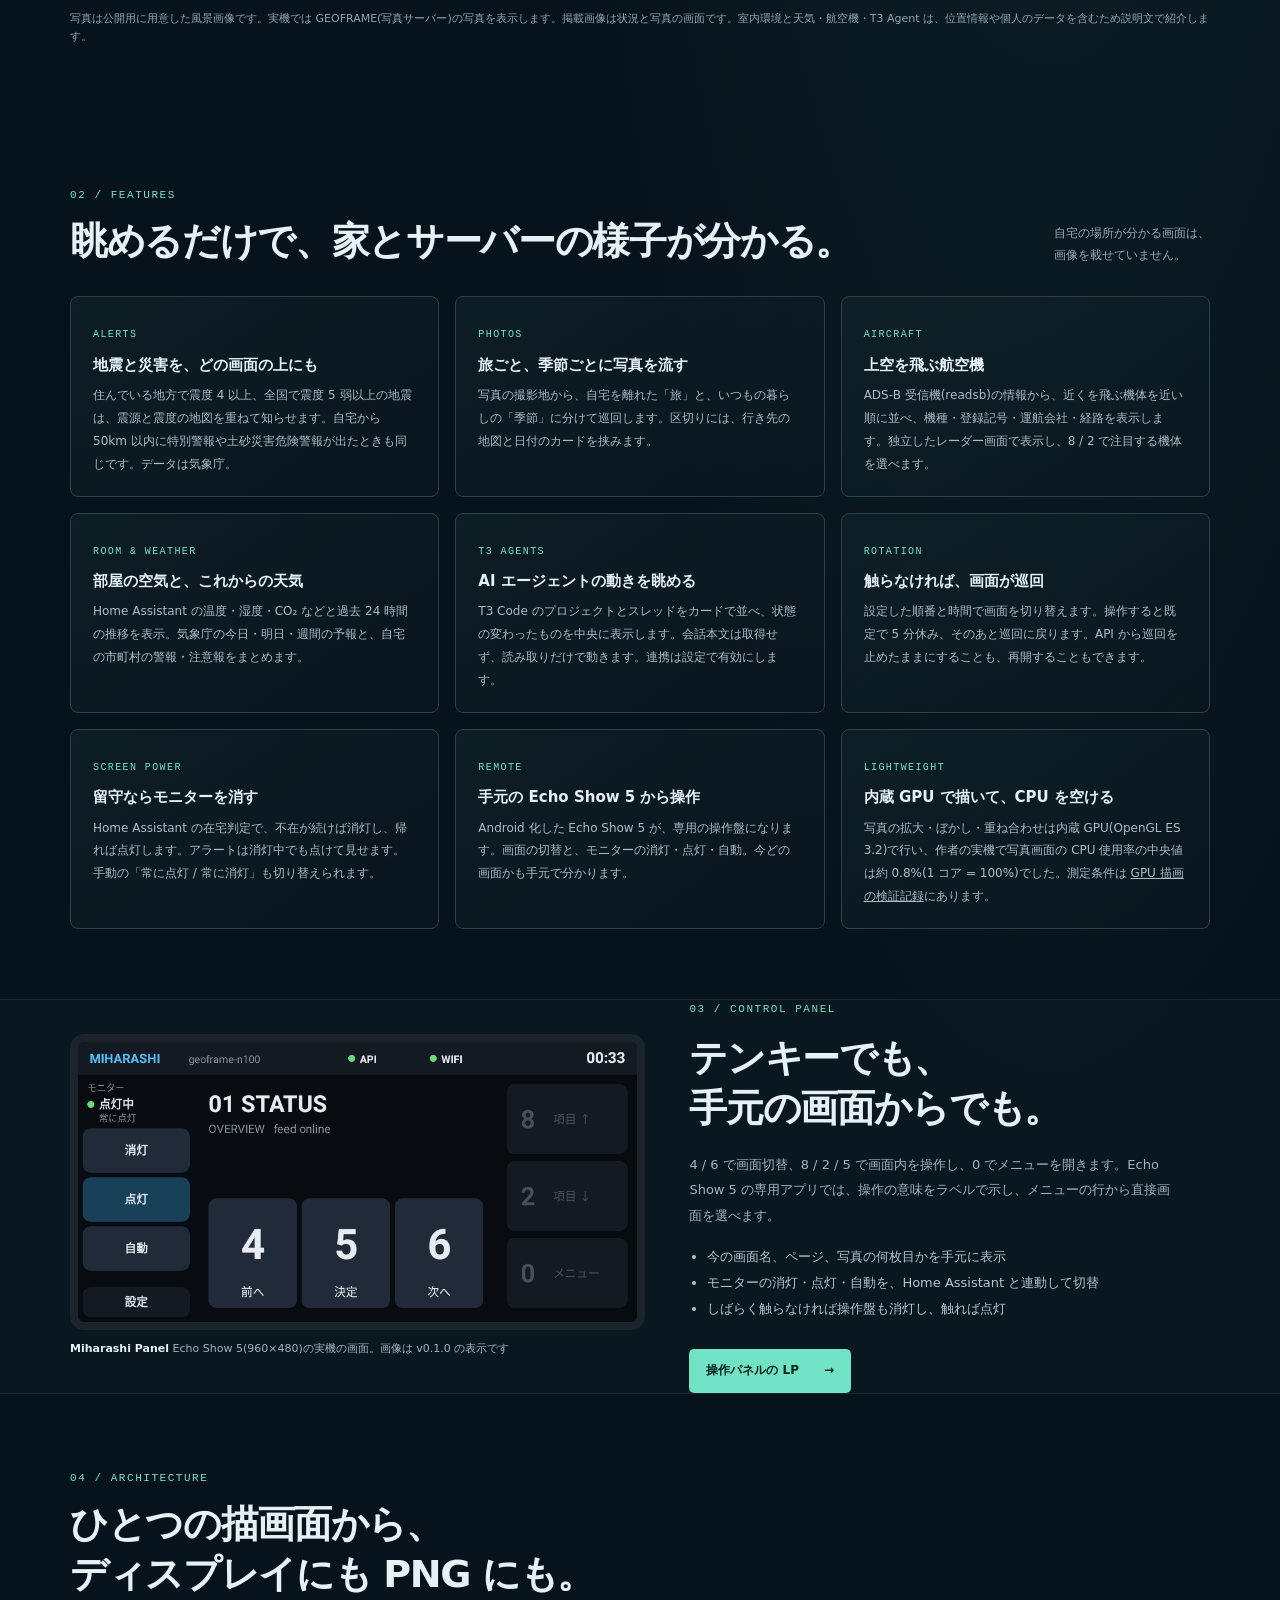
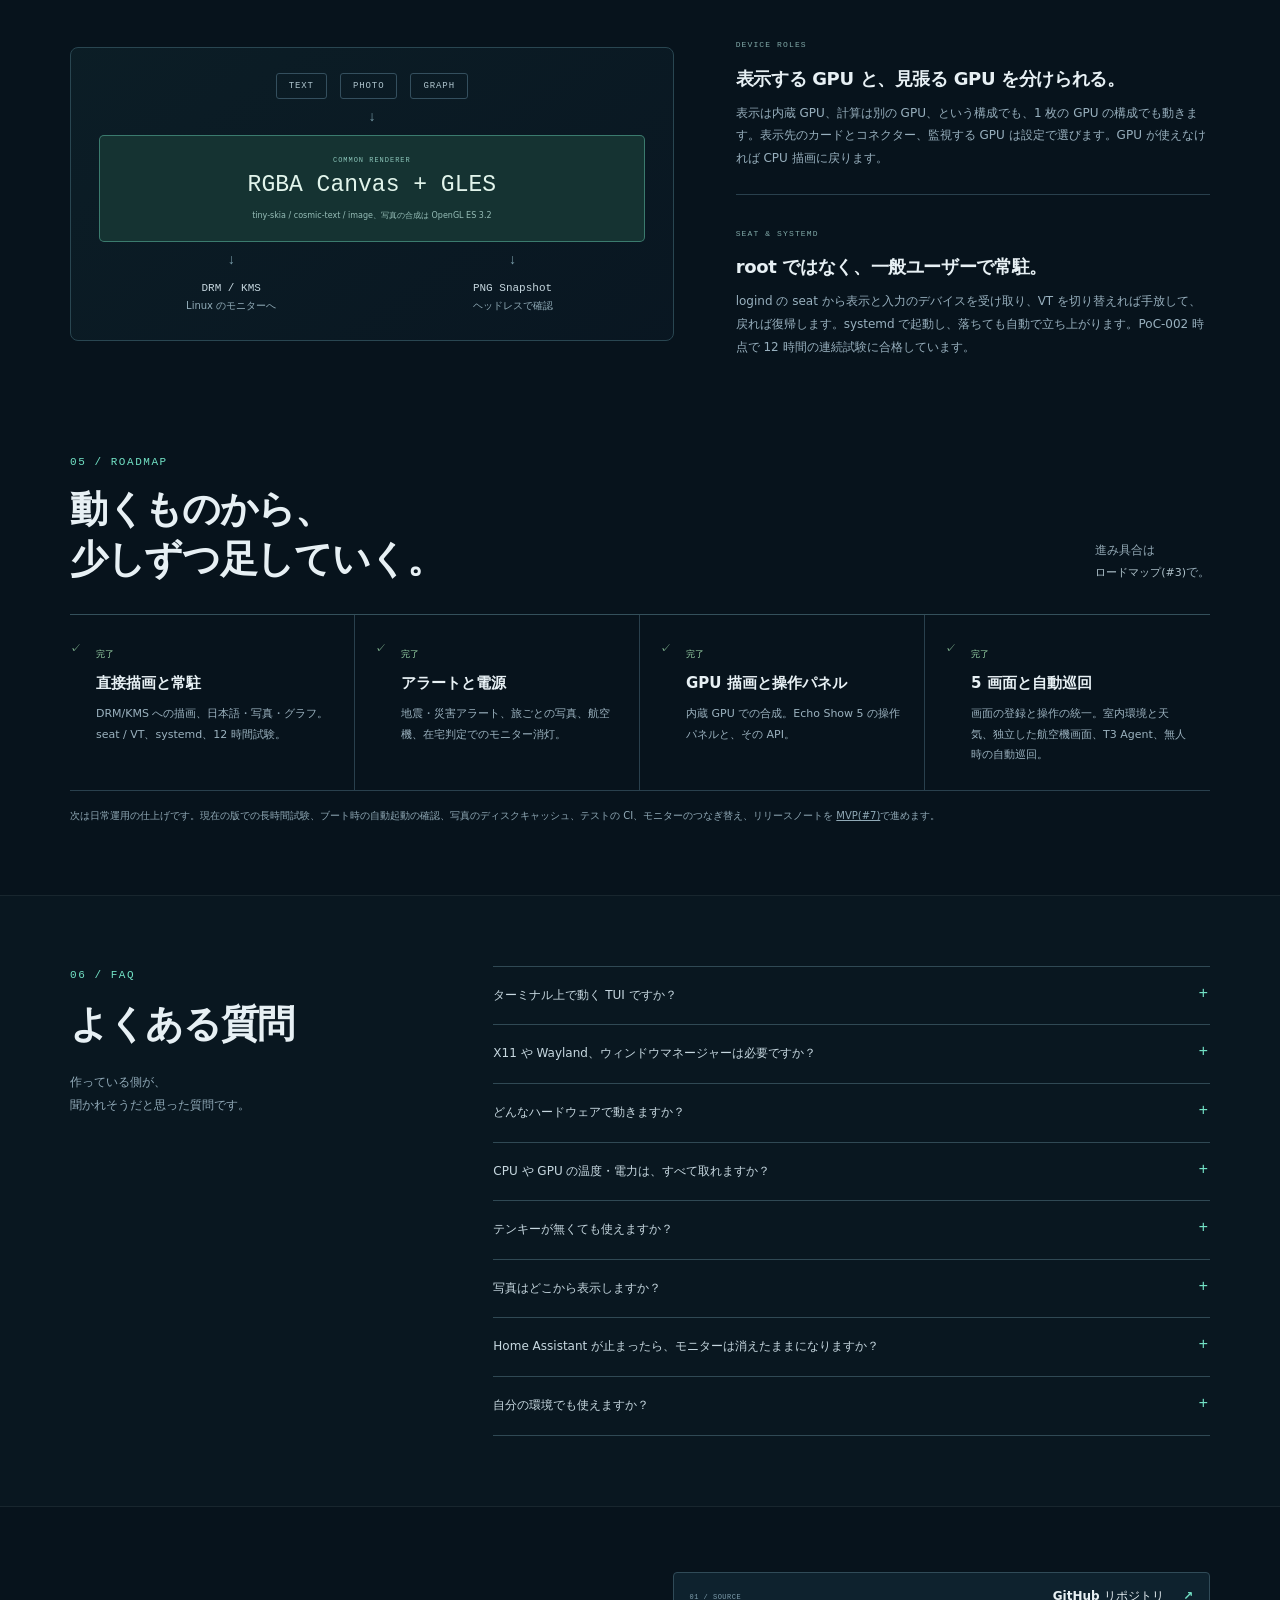
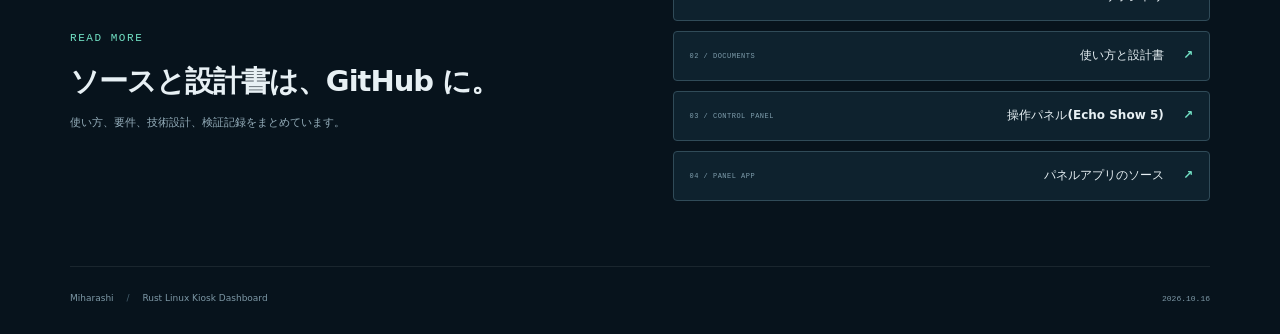
==== commit e4e5056f: "docs: align landing pages and documentation with current implementation" ====
--- a/site/index.html
+++ b/site/index.html
@@ -4,7 +4,7 @@
   <meta charset="utf-8">
   <meta name="viewport" content="width=device-width, initial-scale=1">
   <meta name="theme-color" content="#07131c">
-  <meta name="description" content="Miharashi は、Linux マシンのそばに置く Rust 製のキオスク・ダッシュボード。サーバーの状態と写真をひとつのモニターに映し、地震や災害の情報を重ねて知らせる。テンキーか、手元の Echo Show 5 で操作する。">
+  <meta name="description" content="Miharashi は、Linux マシンのそばに置く Rust 製のキオスク・ダッシュボード。サーバーの状態、写真、室内環境と天気、航空機、T3 Agent をひとつのモニターに映し、地震や災害の情報を重ねて知らせる。テンキーか、手元の Echo Show 5 で操作する。">
   <title>Miharashi — サーバーの今を、ひとつの画面に。</title>
   <link rel="stylesheet" href="styles.css">
   <link rel="stylesheet" href="shots.css">
@@ -29,14 +29,14 @@
       <aside class="hero-note" aria-label="プロダクトの特徴">
         <div class="note-heading"><span class="micro-label">WHAT IT DOES</span><span class="tiny-square" aria-hidden="true"></span></div>
         <div class="note-item"><span class="note-index">01</span><div><strong>専用の全画面表示</strong><p>X11 も Wayland も使わず、DRM/KMS へ直接描く</p></div></div>
-        <div class="note-item"><span class="note-index">02</span><div><strong>テンキーか、手元のパネルで</strong><p>4 / 5 / 6 で切替。Echo Show 5 からも操作できる</p></div></div>
+        <div class="note-item"><span class="note-index">02</span><div><strong>テンキーか、手元のパネルで</strong><p>4 / 6 で画面切替、8 / 2 / 5 で画面内を操作</p></div></div>
         <div class="note-item"><span class="note-index">03</span><div><strong>留守のあいだは消える</strong><p>Home Assistant の在宅判定でモニターを消灯</p></div></div>
-        <p class="note-disclaimer">モニターは 2560×1080 の横長。CPU 使用率は写真画面でも 1% 前後です。</p>
+        <p class="note-disclaimer">掲載画像は 2560×1080 の実機から出力。表示先と解像度は設定で選べます。</p>
       </aside>
     </section>
 
     <section class="shell section-block" id="screens" aria-labelledby="screens-title">
-      <div class="section-heading"><div><p class="eyebrow">01 / Screens</p><h2 id="screens-title">サーバーの状態と、<br class="mobile-only">写真のあいだを行き来する。</h2></div><p class="section-aside">4 / 6 で画面を切替、<br>5 でページを切替。</p></div>
+      <div class="section-heading"><div><p class="eyebrow">01 / Screens</p><h2 id="screens-title">家とサーバーを、<br class="mobile-only">5 つの画面で見渡す。</h2></div><p class="section-aside">4 / 6 で画面を切替、<br>8 / 2 / 5 で画面内を操作。</p></div>
       <figure class="shot shot-main">
         <img src="images/status.jpg" width="1600" height="675" alt="SERVER STATUS の OVERVIEW。CPU・GPU・メモリ・SSD 温度・ファンの現在値と、使用率・GPU ごとの VRAM 使用率・電力のグラフ、今日の電力量">
         <figcaption><span><strong>STATUS / OVERVIEW</strong> CPU と 2 枚の GPU の使用率・温度・電力、メモリ、SSD 温度。下に使用率、GPU ごとの VRAM 使用率、電力のグラフ、今日の電力量と最高温度。</span><span>実機の値</span></figcaption>
@@ -51,7 +51,7 @@
           <figcaption><span><strong>PHOTO FRAME</strong> 写真を巡回し、ぼかした背景の上に大きな時刻と日付。旅や季節の区切りには地図のカード。</span></figcaption>
         </figure>
       </div>
-      <p class="shot-note">写真は公開用に用意した風景画像です。実機では GEOFRAME(写真サーバー)の写真を表示します。</p>
+      <p class="shot-note">写真は公開用に用意した風景画像です。実機では GEOFRAME(写真サーバー)の写真を表示します。掲載画像は状況と写真の画面です。室内環境と天気・航空機・T3 Agent は、位置情報や個人のデータを含むため説明文で紹介します。</p>
     </section>
 
     <section class="shell section-block" id="features" aria-labelledby="features-title">
@@ -59,10 +59,13 @@
       <div class="feature-grid">
         <article class="feature"><span class="micro-label">ALERTS</span><h3>地震と災害を、どの画面の上にも</h3><p>住んでいる地方で震度 4 以上、全国で震度 5 弱以上の地震は、震源と震度の地図を重ねて知らせます。自宅から 50km 以内に特別警報や土砂災害危険警報が出たときも同じです。データは気象庁。</p></article>
         <article class="feature"><span class="micro-label">PHOTOS</span><h3>旅ごと、季節ごとに写真を流す</h3><p>写真の撮影地から、自宅を離れた「旅」と、いつもの暮らしの「季節」に分けて巡回します。区切りには、行き先の地図と日付のカードを挟みます。</p></article>
-        <article class="feature"><span class="micro-label">AIRCRAFT</span><h3>上空を飛ぶ航空機</h3><p>ADS-B 受信機(readsb)の情報から、近くを飛ぶ機体を近い順に並べ、機種・登録記号・運航会社・経路を表示します。今は写真の合間に挟んでいて、独立した画面に作り直す予定です。</p></article>
+        <article class="feature"><span class="micro-label">AIRCRAFT</span><h3>上空を飛ぶ航空機</h3><p>ADS-B 受信機(readsb)の情報から、近くを飛ぶ機体を近い順に並べ、機種・登録記号・運航会社・経路を表示します。独立したレーダー画面で表示し、8 / 2 で注目する機体を選べます。</p></article>
+        <article class="feature"><span class="micro-label">ROOM &amp; WEATHER</span><h3>部屋の空気と、これからの天気</h3><p>Home Assistant の温度・湿度・CO₂ などと過去 24 時間の推移を表示。気象庁の今日・明日・週間の予報と、自宅の市町村の警報・注意報をまとめます。</p></article>
+        <article class="feature"><span class="micro-label">T3 AGENTS</span><h3>AI エージェントの動きを眺める</h3><p>T3 Code のプロジェクトとスレッドをカードで並べ、状態の変わったものを中央に表示します。会話本文は取得せず、読み取りだけで動きます。連携は設定で有効にします。</p></article>
+        <article class="feature"><span class="micro-label">ROTATION</span><h3>触らなければ、画面が巡回</h3><p>設定した順番と時間で画面を切り替えます。操作すると既定で 5 分休み、そのあと巡回に戻ります。API から巡回を止めたままにすることも、再開することもできます。</p></article>
         <article class="feature"><span class="micro-label">SCREEN POWER</span><h3>留守ならモニターを消す</h3><p>Home Assistant の在宅判定で、不在が続けば消灯し、帰れば点灯します。アラートは消灯中でも点けて見せます。手動の「常に点灯 / 常に消灯」も切り替えられます。</p></article>
         <article class="feature"><span class="micro-label">REMOTE</span><h3>手元の Echo Show 5 から操作</h3><p>Android 化した Echo Show 5 が、専用の操作盤になります。画面の切替と、モニターの消灯・点灯・自動。今どの画面かも手元で分かります。</p></article>
-        <article class="feature"><span class="micro-label">LIGHTWEIGHT</span><h3>内蔵 GPU で描いて、CPU を空ける</h3><p>写真の拡大・ぼかし・重ね合わせは内蔵 GPU(OpenGL ES 3.2)で行い、写真画面でも CPU 使用率は 1% 前後です。サーバー本来の仕事の邪魔をしません。</p></article>
+        <article class="feature"><span class="micro-label">LIGHTWEIGHT</span><h3>内蔵 GPU で描いて、CPU を空ける</h3><p>写真の拡大・ぼかし・重ね合わせは内蔵 GPU(OpenGL ES 3.2)で行い、作者の実機で写真画面の CPU 使用率の中央値は約 0.8%(1 コア = 100%)でした。測定条件は <a href="https://github.com/ysogabe/miharashi/blob/main/docs/poc/POC-005.md">GPU 描画の検証記録</a>にあります。</p></article>
       </div>
     </section>
 
@@ -70,12 +73,12 @@
       <div class="shell panel-feature">
         <figure class="shot">
           <img src="images/panel.png" width="960" height="480" alt="Echo Show 5 の操作パネル。左にモニターの状態と消灯・点灯・自動・設定、中央に現在の画面名と 4・5・6 のボタン、右に灰色の 8・2・0">
-          <figcaption><span><strong>Miharashi Panel</strong> Echo Show 5(960×480)の実機の画面</span></figcaption>
+          <figcaption><span><strong>Miharashi Panel</strong> Echo Show 5(960×480)の実機の画面。画像は v0.1.0 の表示です</span></figcaption>
         </figure>
         <div>
           <p class="eyebrow">03 / Control panel</p>
           <h2>テンキーでも、<br>手元の画面からでも。</h2>
-          <p class="body-copy">Miharashi はテンキーの 4 / 5 / 6 で操作します。机の上の Echo Show 5 に専用アプリを入れれば、同じ操作を大きなボタンで送れます。</p>
+          <p class="body-copy">4 / 6 で画面切替、8 / 2 / 5 で画面内を操作し、0 でメニューを開きます。Echo Show 5 の専用アプリでは、操作の意味をラベルで示し、メニューの行から直接画面を選べます。</p>
           <ul>
             <li>今の画面名、ページ、写真の何枚目かを手元に表示</li>
             <li>モニターの消灯・点灯・自動を、Home Assistant と連動して切替</li>
@@ -86,14 +89,14 @@
       </div>
     </section>
 
-    <section class="shell architecture-section" id="architecture" aria-labelledby="architecture-title"><div class="section-heading"><div><p class="eyebrow">04 / Architecture</p><h2 id="architecture-title">ひとつの描画面から、<br>ディスプレイにも PNG にも。</h2></div></div><div class="architecture-grid"><div class="render-flow"><div class="flow-source"><span>TEXT</span><span>PHOTO</span><span>GRAPH</span></div><div class="flow-arrow" aria-hidden="true">↓</div><div class="flow-canvas"><span class="micro-label">COMMON RENDERER</span><strong>RGBA Canvas + GLES</strong><span>tiny-skia / cosmic-text / image、写真の合成は OpenGL ES 3.2</span></div><div class="flow-branches"><div><span class="flow-arrow" aria-hidden="true">↓</span><strong>DRM / KMS</strong><span>Linux のモニターへ</span></div><div><span class="flow-arrow" aria-hidden="true">↓</span><strong>PNG Snapshot</strong><span>ヘッドレスで確認</span></div></div></div><div class="architecture-copy"><article><span class="micro-label">DEVICE ROLES</span><h3>表示する GPU と、見張る GPU を分けられる。</h3><p>表示は内蔵 GPU、計算は別の GPU、という構成でも、1 枚の GPU の構成でも動きます。表示先のカードとコネクター、監視する GPU は設定で選びます。GPU が使えなければ CPU 描画に戻ります。</p></article><article><span class="micro-label">SEAT &amp; SYSTEMD</span><h3>root ではなく、一般ユーザーで常駐。</h3><p>logind の seat から表示と入力のデバイスを受け取り、VT を切り替えれば手放して、戻れば復帰します。systemd で起動し、落ちても自動で立ち上がります。12 時間の連続試験に合格しています。</p></article></div></div></section>
+    <section class="shell architecture-section" id="architecture" aria-labelledby="architecture-title"><div class="section-heading"><div><p class="eyebrow">04 / Architecture</p><h2 id="architecture-title">ひとつの描画面から、<br>ディスプレイにも PNG にも。</h2></div></div><div class="architecture-grid"><div class="render-flow"><div class="flow-source"><span>TEXT</span><span>PHOTO</span><span>GRAPH</span></div><div class="flow-arrow" aria-hidden="true">↓</div><div class="flow-canvas"><span class="micro-label">COMMON RENDERER</span><strong>RGBA Canvas + GLES</strong><span>tiny-skia / cosmic-text / image、写真の合成は OpenGL ES 3.2</span></div><div class="flow-branches"><div><span class="flow-arrow" aria-hidden="true">↓</span><strong>DRM / KMS</strong><span>Linux のモニターへ</span></div><div><span class="flow-arrow" aria-hidden="true">↓</span><strong>PNG Snapshot</strong><span>ヘッドレスで確認</span></div></div></div><div class="architecture-copy"><article><span class="micro-label">DEVICE ROLES</span><h3>表示する GPU と、見張る GPU を分けられる。</h3><p>表示は内蔵 GPU、計算は別の GPU、という構成でも、1 枚の GPU の構成でも動きます。表示先のカードとコネクター、監視する GPU は設定で選びます。GPU が使えなければ CPU 描画に戻ります。</p></article><article><span class="micro-label">SEAT &amp; SYSTEMD</span><h3>root ではなく、一般ユーザーで常駐。</h3><p>logind の seat から表示と入力のデバイスを受け取り、VT を切り替えれば手放して、戻れば復帰します。systemd で起動し、落ちても自動で立ち上がります。PoC-002 時点で 12 時間の連続試験に合格しています。</p></article></div></div></section>
 
     <section class="shell scope-section" id="roadmap" aria-labelledby="roadmap-title"><div class="section-heading"><div><p class="eyebrow">05 / Roadmap</p><h2 id="roadmap-title">動くものから、<br>少しずつ足していく。</h2></div><p class="section-aside">進み具合は<br><a class="text-link" href="https://github.com/ysogabe/miharashi/issues/3">ロードマップ(#3)</a>で。</p></div><ol class="roadmap four">
       <li class="done"><span class="roadmap-step">✓</span><div><span class="roadmap-state">完了</span><h3>直接描画と常駐</h3><p>DRM/KMS への描画、日本語・写真・グラフ。seat / VT、systemd、12 時間試験。</p></div></li>
       <li class="done"><span class="roadmap-step">✓</span><div><span class="roadmap-state">完了</span><h3>アラートと電源</h3><p>地震・災害アラート、旅ごとの写真、航空機、在宅判定でのモニター消灯。</p></div></li>
       <li class="done"><span class="roadmap-step">✓</span><div><span class="roadmap-state">完了</span><h3>GPU 描画と操作パネル</h3><p>内蔵 GPU での合成。Echo Show 5 の操作パネルと、その API。</p></div></li>
-      <li class="current"><span class="roadmap-step">→</span><div><span class="roadmap-state">次に</span><h3>画面を増やす土台</h3><p>画面の登録とテンキー操作の統一。室内環境と天気の画面、航空機の画面、無人時の自動巡回。</p></div></li>
-    </ol></section>
+      <li class="done"><span class="roadmap-step">✓</span><div><span class="roadmap-state">完了</span><h3>5 画面と自動巡回</h3><p>画面の登録と操作の統一。室内環境と天気、独立した航空機画面、T3 Agent、無人時の自動巡回。</p></div></li>
+    </ol><p class="scope-note">次は日常運用の仕上げです。現在の版での長時間試験、ブート時の自動起動の確認、写真のディスクキャッシュ、テストの CI、モニターのつなぎ替え、リリースノートを <a href="https://github.com/ysogabe/miharashi/issues/7">MVP(#7)</a>で進めます。</p></section>
 
     <section class="faq-section" id="faq" aria-labelledby="faq-title"><div class="shell faq-grid"><div class="faq-intro"><p class="eyebrow">06 / FAQ</p><h2 id="faq-title">よくある質問</h2><p>作っている側が、<br>聞かれそうだと思った質問です。</p></div><div class="faq-list">
       <details><summary>ターミナル上で動く TUI ですか？</summary><p>いいえ。TUI 風の見た目ですが、ピクセル単位で描く全画面のアプリです。文字・写真・グラフを同じ画面に描きます。</p></details>
@@ -108,6 +111,6 @@
 
     <section class="shell docs-section" aria-labelledby="docs-title"><div><p class="eyebrow">Read more</p><h2 id="docs-title">ソースと設計書は、GitHub に。</h2><p>使い方、要件、技術設計、検証記録をまとめています。</p></div><div class="doc-links"><a href="https://github.com/ysogabe/miharashi"><span>01 / SOURCE</span><strong>GitHub リポジトリ <span aria-hidden="true">↗</span></strong></a><a href="https://github.com/ysogabe/miharashi/tree/main/docs"><span>02 / DOCUMENTS</span><strong>使い方と設計書 <span aria-hidden="true">↗</span></strong></a><a href="panel/"><span>03 / CONTROL PANEL</span><strong>操作パネル(Echo Show 5) <span aria-hidden="true">↗</span></strong></a><a href="https://github.com/ysogabe/miharashi-panel"><span>04 / PANEL APP</span><strong>パネルアプリのソース <span aria-hidden="true">↗</span></strong></a></div></section>
   </main>
-  <footer class="shell footer"><span>Miharashi <span class="footer-separator">/</span> Rust Linux Kiosk Dashboard</span><span>2026.10.14</span></footer>
+  <footer class="shell footer"><span>Miharashi <span class="footer-separator">/</span> Rust Linux Kiosk Dashboard</span><span>2026.10.16</span></footer>
 </body>
 </html>
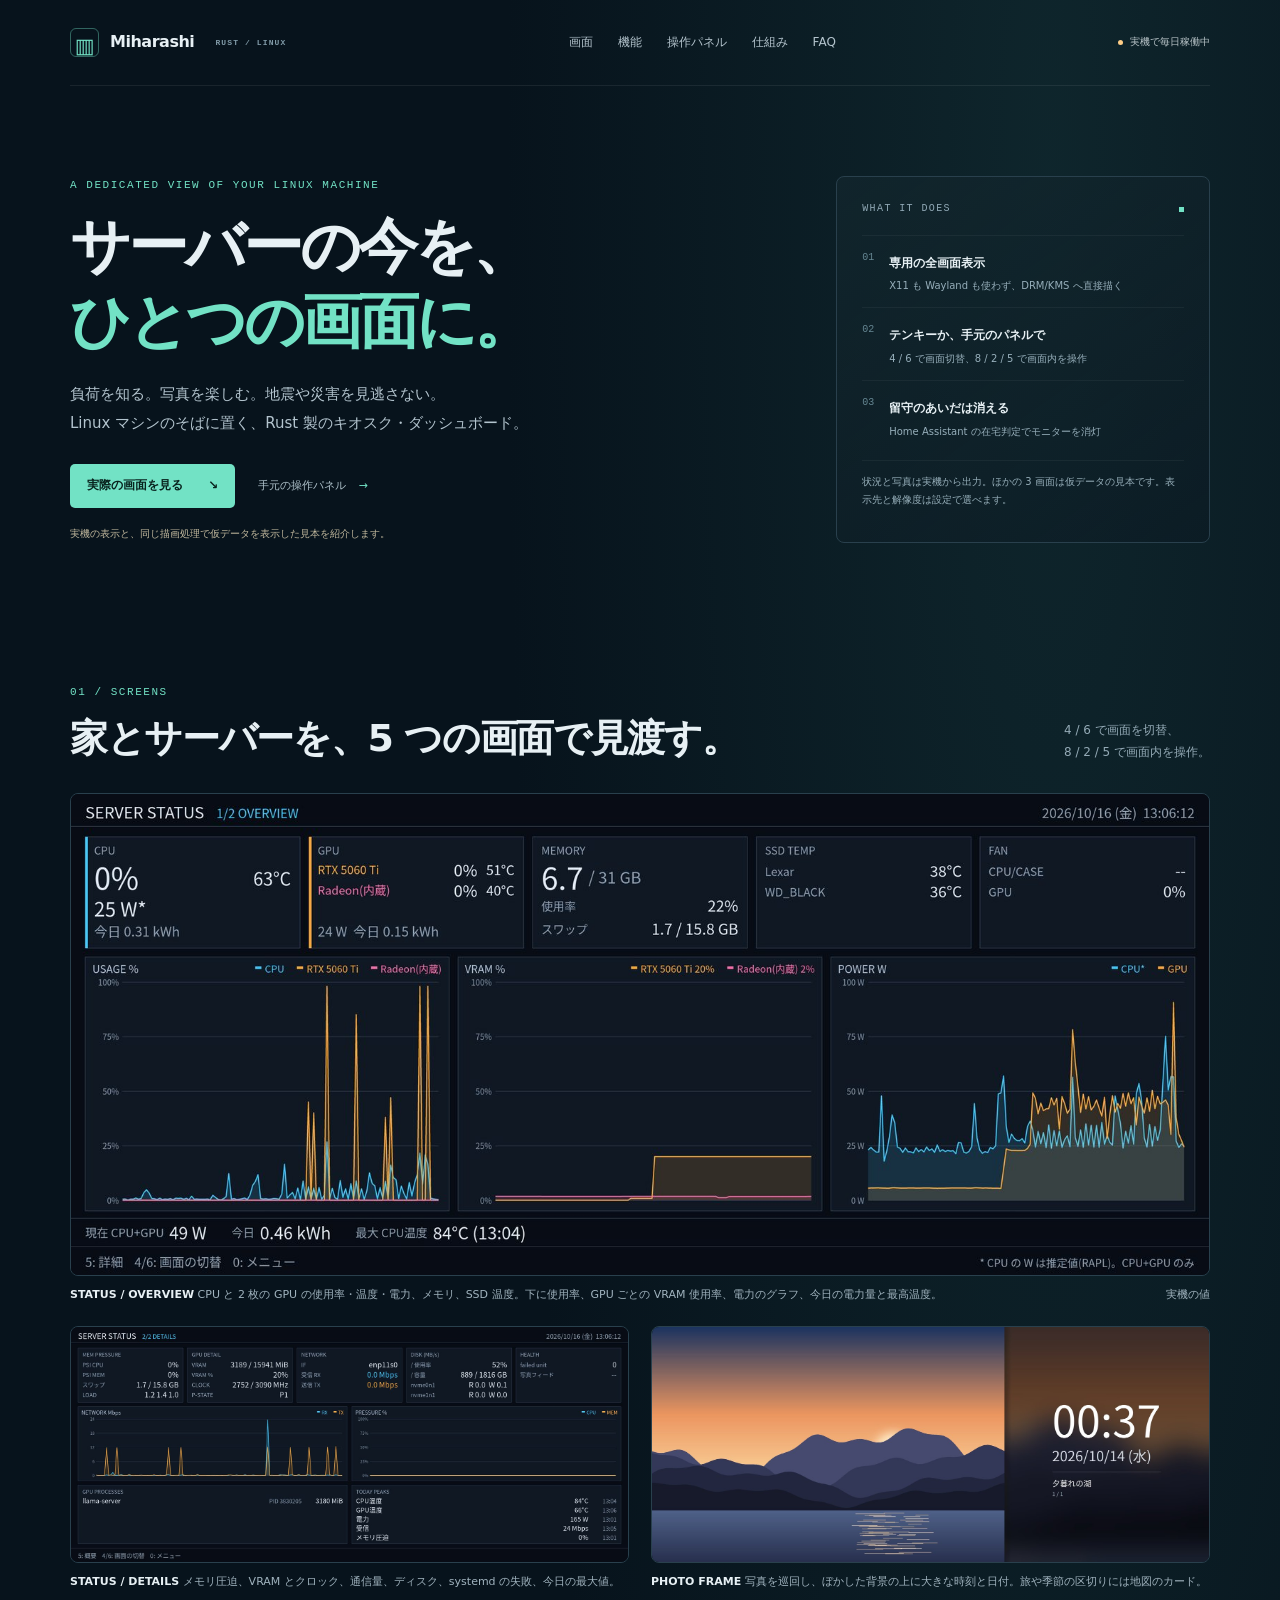
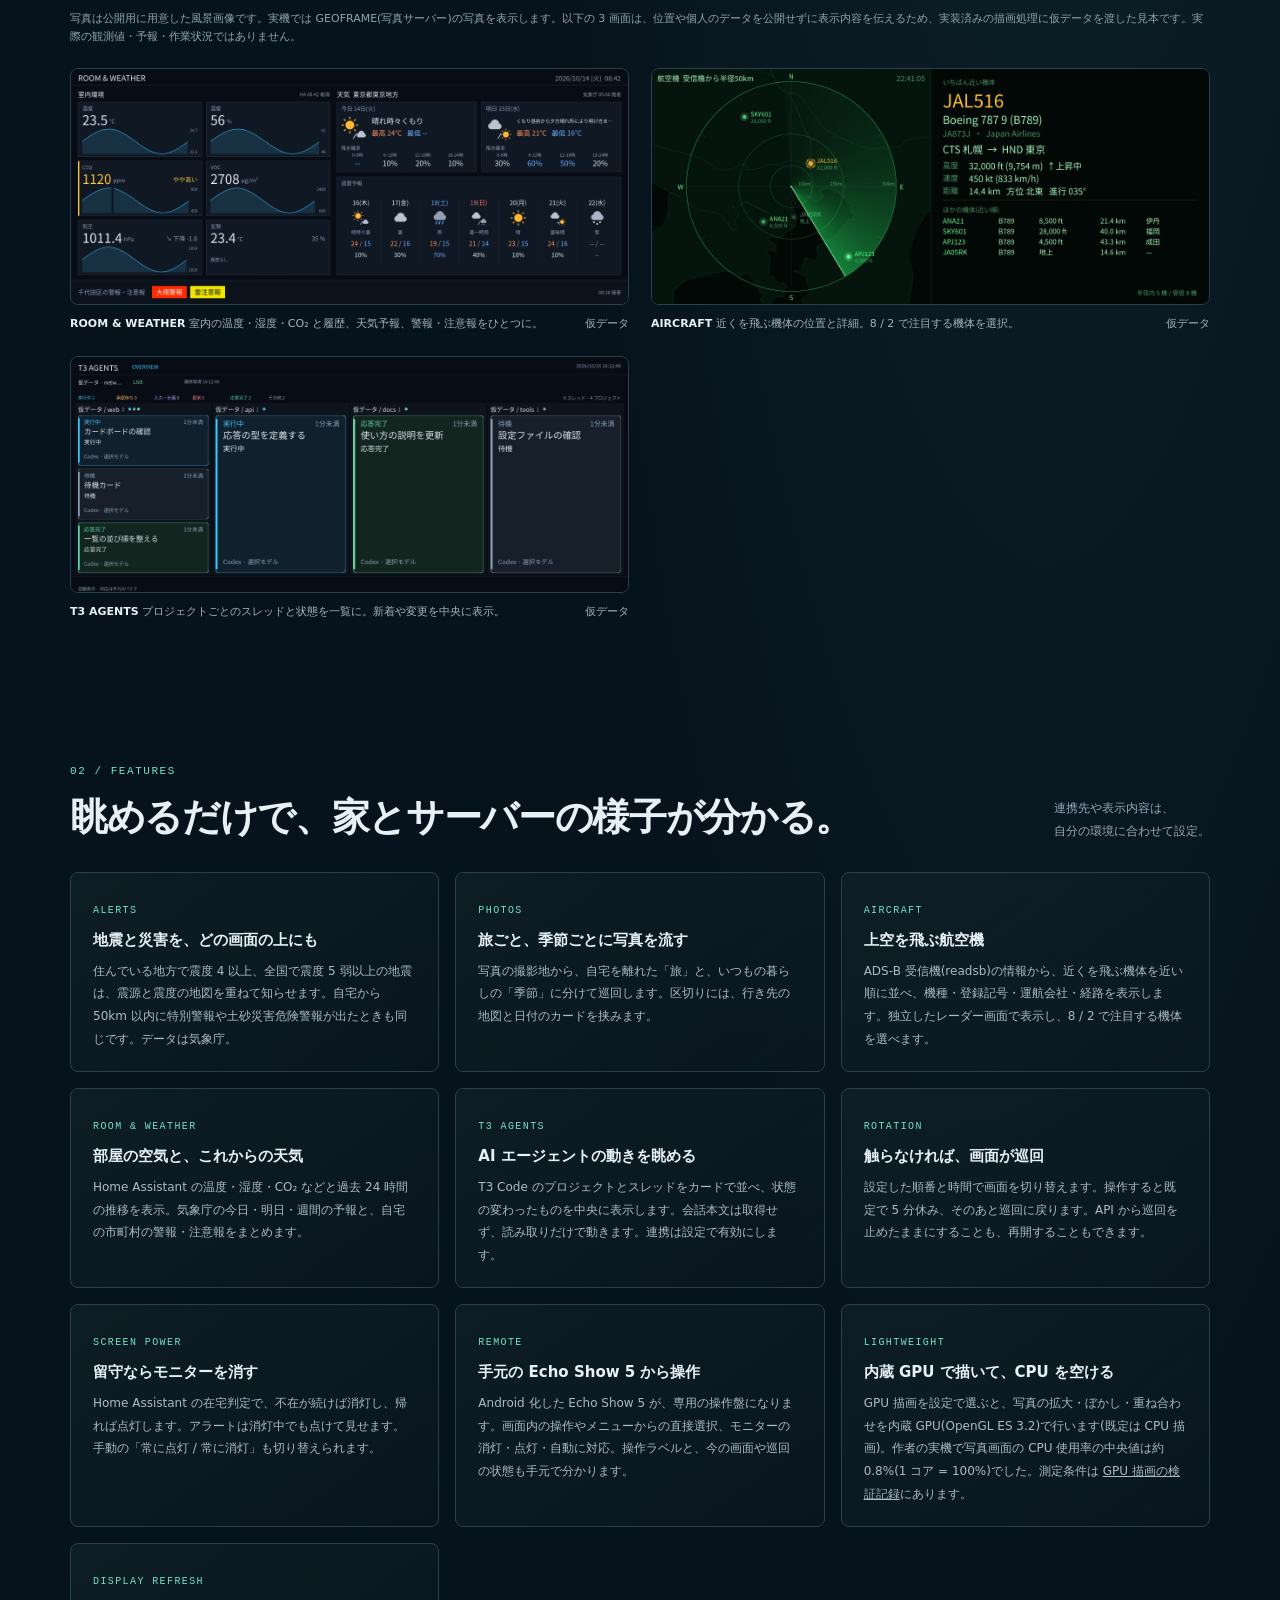
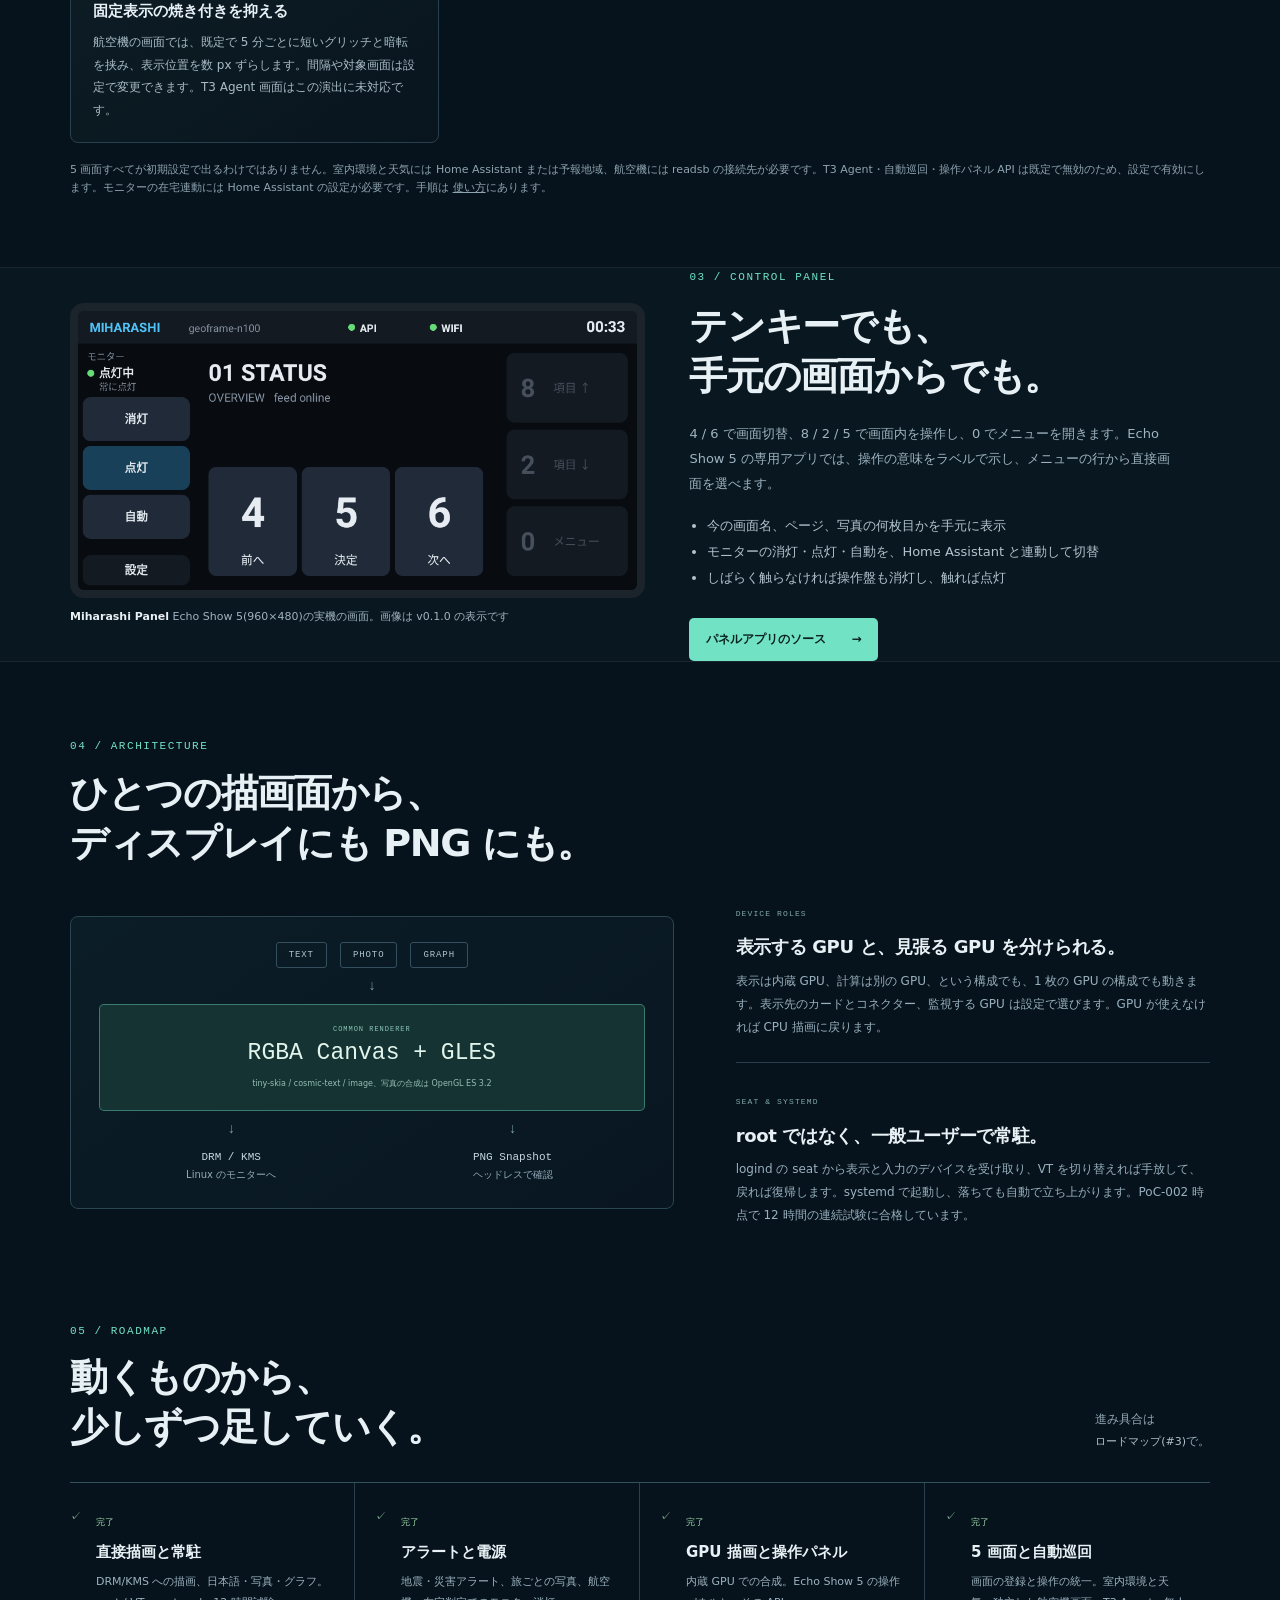
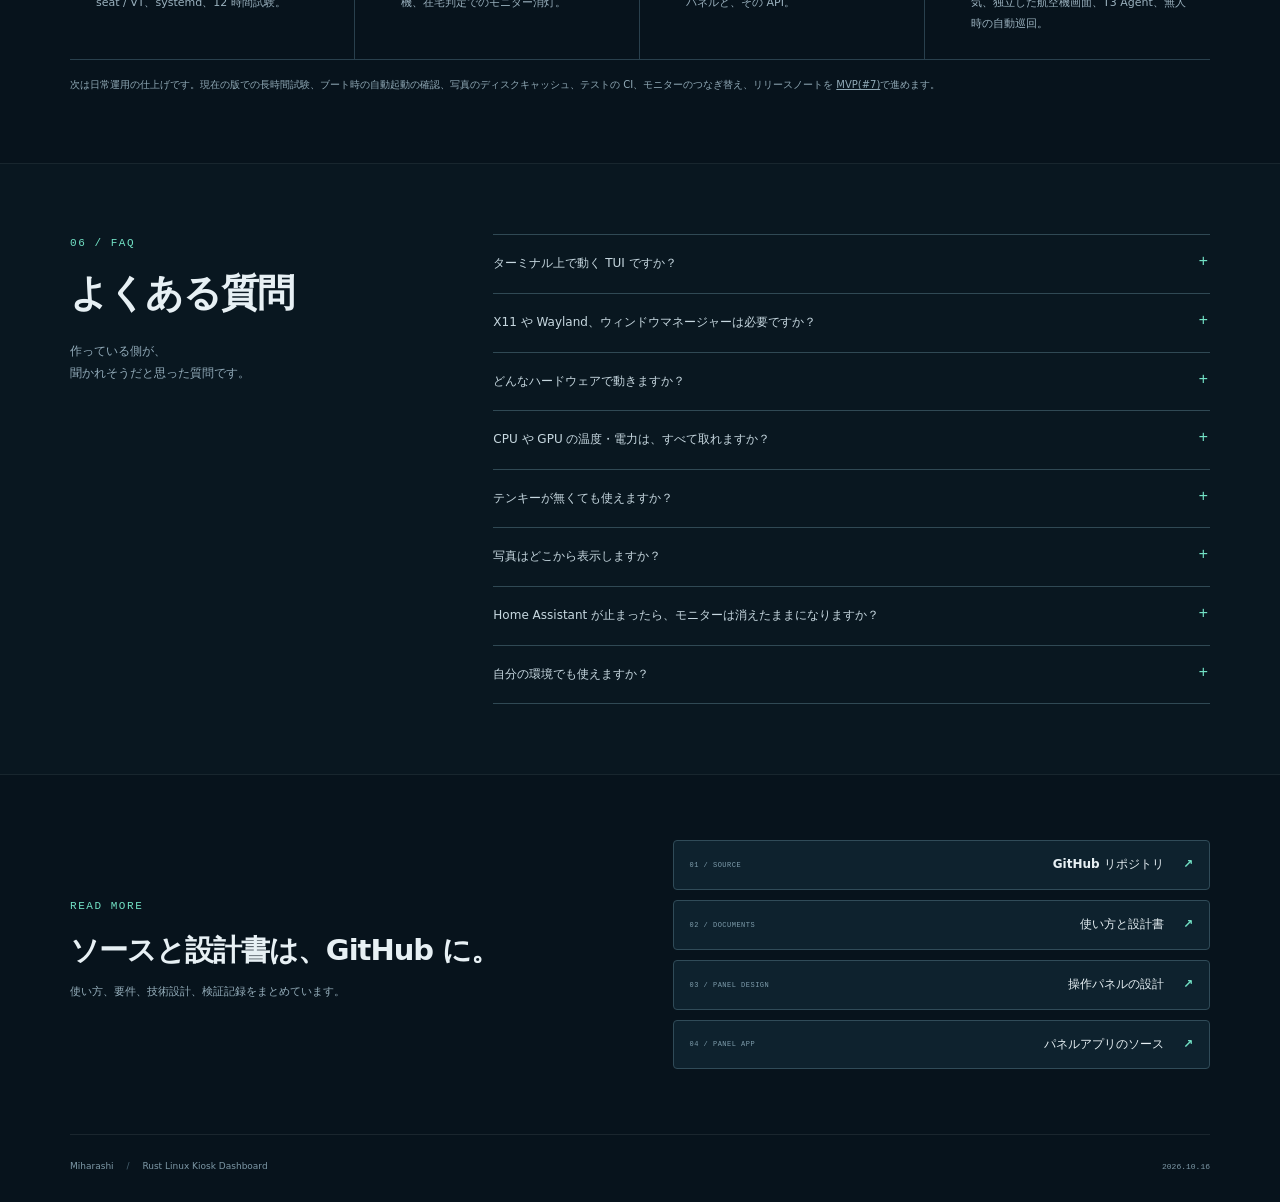
==== commit 7cb611d4: "docs: align product LP with implementation and remove panel landing page" ====
--- a/site/index.html
+++ b/site/index.html
@@ -23,15 +23,15 @@
         <p class="eyebrow">A dedicated view of your Linux machine</p>
         <h1 id="hero-title">サーバーの今を、<br><span>ひとつの画面に。</span></h1>
         <p class="hero-lead">負荷を知る。写真を楽しむ。地震や災害を見逃さない。<br class="wide-only">Linux マシンのそばに置く、Rust 製のキオスク・ダッシュボード。</p>
-        <div class="hero-actions"><a class="button primary" href="#screens">実際の画面を見る <span aria-hidden="true">↘</span></a><a class="text-link" href="panel/">手元の操作パネル <span aria-hidden="true">→</span></a></div>
-        <p class="hero-status">このページの画面は、実機の Miharashi が描いたものです。</p>
+        <div class="hero-actions"><a class="button primary" href="#screens">実際の画面を見る <span aria-hidden="true">↘</span></a><a class="text-link" href="#panel">手元の操作パネル <span aria-hidden="true">→</span></a></div>
+        <p class="hero-status">実機の表示と、同じ描画処理で仮データを表示した見本を紹介します。</p>
       </div>
       <aside class="hero-note" aria-label="プロダクトの特徴">
         <div class="note-heading"><span class="micro-label">WHAT IT DOES</span><span class="tiny-square" aria-hidden="true"></span></div>
         <div class="note-item"><span class="note-index">01</span><div><strong>専用の全画面表示</strong><p>X11 も Wayland も使わず、DRM/KMS へ直接描く</p></div></div>
         <div class="note-item"><span class="note-index">02</span><div><strong>テンキーか、手元のパネルで</strong><p>4 / 6 で画面切替、8 / 2 / 5 で画面内を操作</p></div></div>
         <div class="note-item"><span class="note-index">03</span><div><strong>留守のあいだは消える</strong><p>Home Assistant の在宅判定でモニターを消灯</p></div></div>
-        <p class="note-disclaimer">掲載画像は 2560×1080 の実機から出力。表示先と解像度は設定で選べます。</p>
+        <p class="note-disclaimer">状況と写真は実機から出力。ほかの 3 画面は仮データの見本です。表示先と解像度は設定で選べます。</p>
       </aside>
     </section>
 
@@ -51,11 +51,25 @@
           <figcaption><span><strong>PHOTO FRAME</strong> 写真を巡回し、ぼかした背景の上に大きな時刻と日付。旅や季節の区切りには地図のカード。</span></figcaption>
         </figure>
       </div>
-      <p class="shot-note">写真は公開用に用意した風景画像です。実機では GEOFRAME(写真サーバー)の写真を表示します。掲載画像は状況と写真の画面です。室内環境と天気・航空機・T3 Agent は、位置情報や個人のデータを含むため説明文で紹介します。</p>
+      <p class="shot-note">写真は公開用に用意した風景画像です。実機では GEOFRAME(写真サーバー)の写真を表示します。以下の 3 画面は、位置や個人のデータを公開せずに表示内容を伝えるため、実装済みの描画処理に仮データを渡した見本です。実際の観測値・予報・作業状況ではありません。</p>
+      <div class="shot-grid screen-samples">
+        <figure class="shot">
+          <img src="images/room-demo.png" width="2560" height="1080" loading="lazy" alt="仮データの ROOM &amp; WEATHER。室内センサーの値と履歴、東京地方の今日・明日・週間予報、千代田区の警報・注意報の表示例">
+          <figcaption><span><strong>ROOM &amp; WEATHER</strong> 室内の温度・湿度・CO₂ と履歴、天気予報、警報・注意報をひとつに。</span><span>仮データ</span></figcaption>
+        </figure>
+        <figure class="shot">
+          <img src="images/aircraft-demo.png" width="2560" height="1080" loading="lazy" alt="仮データの AIRCRAFT。東京駅付近を中心とした半径 50km のレーダーと、航空機の機種・高度・速度・経路の表示例">
+          <figcaption><span><strong>AIRCRAFT</strong> 近くを飛ぶ機体の位置と詳細。8 / 2 で注目する機体を選択。</span><span>仮データ</span></figcaption>
+        </figure>
+        <figure class="shot">
+          <img src="images/agents-demo.png" width="2560" height="1080" loading="lazy" alt="仮データの T3 AGENTS。4 つのプロジェクトごとに、実行中・待機・応答完了のスレッドを並べたカードボード">
+          <figcaption><span><strong>T3 AGENTS</strong> プロジェクトごとのスレッドと状態を一覧に。新着や変更を中央に表示。</span><span>仮データ</span></figcaption>
+        </figure>
+      </div>
     </section>
 
     <section class="shell section-block" id="features" aria-labelledby="features-title">
-      <div class="section-heading"><div><p class="eyebrow">02 / Features</p><h2 id="features-title">眺めるだけで、<br class="mobile-only">家とサーバーの様子が分かる。</h2></div><p class="section-aside">自宅の場所が分かる画面は、<br>画像を載せていません。</p></div>
+      <div class="section-heading"><div><p class="eyebrow">02 / Features</p><h2 id="features-title">眺めるだけで、<br class="mobile-only">家とサーバーの様子が分かる。</h2></div><p class="section-aside">連携先や表示内容は、<br>自分の環境に合わせて設定。</p></div>
       <div class="feature-grid">
         <article class="feature"><span class="micro-label">ALERTS</span><h3>地震と災害を、どの画面の上にも</h3><p>住んでいる地方で震度 4 以上、全国で震度 5 弱以上の地震は、震源と震度の地図を重ねて知らせます。自宅から 50km 以内に特別警報や土砂災害危険警報が出たときも同じです。データは気象庁。</p></article>
         <article class="feature"><span class="micro-label">PHOTOS</span><h3>旅ごと、季節ごとに写真を流す</h3><p>写真の撮影地から、自宅を離れた「旅」と、いつもの暮らしの「季節」に分けて巡回します。区切りには、行き先の地図と日付のカードを挟みます。</p></article>
@@ -64,9 +78,11 @@
         <article class="feature"><span class="micro-label">T3 AGENTS</span><h3>AI エージェントの動きを眺める</h3><p>T3 Code のプロジェクトとスレッドをカードで並べ、状態の変わったものを中央に表示します。会話本文は取得せず、読み取りだけで動きます。連携は設定で有効にします。</p></article>
         <article class="feature"><span class="micro-label">ROTATION</span><h3>触らなければ、画面が巡回</h3><p>設定した順番と時間で画面を切り替えます。操作すると既定で 5 分休み、そのあと巡回に戻ります。API から巡回を止めたままにすることも、再開することもできます。</p></article>
         <article class="feature"><span class="micro-label">SCREEN POWER</span><h3>留守ならモニターを消す</h3><p>Home Assistant の在宅判定で、不在が続けば消灯し、帰れば点灯します。アラートは消灯中でも点けて見せます。手動の「常に点灯 / 常に消灯」も切り替えられます。</p></article>
-        <article class="feature"><span class="micro-label">REMOTE</span><h3>手元の Echo Show 5 から操作</h3><p>Android 化した Echo Show 5 が、専用の操作盤になります。画面の切替と、モニターの消灯・点灯・自動。今どの画面かも手元で分かります。</p></article>
-        <article class="feature"><span class="micro-label">LIGHTWEIGHT</span><h3>内蔵 GPU で描いて、CPU を空ける</h3><p>写真の拡大・ぼかし・重ね合わせは内蔵 GPU(OpenGL ES 3.2)で行い、作者の実機で写真画面の CPU 使用率の中央値は約 0.8%(1 コア = 100%)でした。測定条件は <a href="https://github.com/ysogabe/miharashi/blob/main/docs/poc/POC-005.md">GPU 描画の検証記録</a>にあります。</p></article>
+        <article class="feature"><span class="micro-label">REMOTE</span><h3>手元の Echo Show 5 から操作</h3><p>Android 化した Echo Show 5 が、専用の操作盤になります。画面内の操作やメニューからの直接選択、モニターの消灯・点灯・自動に対応。操作ラベルと、今の画面や巡回の状態も手元で分かります。</p></article>
+        <article class="feature"><span class="micro-label">LIGHTWEIGHT</span><h3>内蔵 GPU で描いて、CPU を空ける</h3><p>GPU 描画を設定で選ぶと、写真の拡大・ぼかし・重ね合わせを内蔵 GPU(OpenGL ES 3.2)で行います(既定は CPU 描画)。作者の実機で写真画面の CPU 使用率の中央値は約 0.8%(1 コア = 100%)でした。測定条件は <a href="https://github.com/ysogabe/miharashi/blob/main/docs/poc/POC-005.md">GPU 描画の検証記録</a>にあります。</p></article>
+        <article class="feature"><span class="micro-label">DISPLAY REFRESH</span><h3>固定表示の焼き付きを抑える</h3><p>航空機の画面では、既定で 5 分ごとに短いグリッチと暗転を挟み、表示位置を数 px ずらします。間隔や対象画面は設定で変更できます。T3 Agent 画面はこの演出に未対応です。</p></article>
       </div>
+      <p class="shot-note">5 画面すべてが初期設定で出るわけではありません。室内環境と天気には Home Assistant または予報地域、航空機には readsb の接続先が必要です。T3 Agent・自動巡回・操作パネル API は既定で無効のため、設定で有効にします。モニターの在宅連動には Home Assistant の設定が必要です。手順は <a href="https://github.com/ysogabe/miharashi/blob/main/docs/USAGE.md">使い方</a>にあります。</p>
     </section>
 
     <section class="operation-section" id="panel" aria-labelledby="panel-title">
@@ -84,7 +100,7 @@
             <li>モニターの消灯・点灯・自動を、Home Assistant と連動して切替</li>
             <li>しばらく触らなければ操作盤も消灯し、触れば点灯</li>
           </ul>
-          <div class="hero-actions"><a class="button primary" href="panel/">操作パネルの LP <span aria-hidden="true">→</span></a></div>
+          <div class="hero-actions"><a class="button primary" href="https://github.com/ysogabe/miharashi-panel">パネルアプリのソース <span aria-hidden="true">→</span></a></div>
         </div>
       </div>
     </section>
@@ -109,7 +125,7 @@
       <details><summary>自分の環境でも使えますか？</summary><p>ソースは公開していますが、今は作者の環境で毎日使いながら育てている段階です。表示先や監視対象は設定で変えられるようにしています。</p></details>
     </div></div></section>
 
-    <section class="shell docs-section" aria-labelledby="docs-title"><div><p class="eyebrow">Read more</p><h2 id="docs-title">ソースと設計書は、GitHub に。</h2><p>使い方、要件、技術設計、検証記録をまとめています。</p></div><div class="doc-links"><a href="https://github.com/ysogabe/miharashi"><span>01 / SOURCE</span><strong>GitHub リポジトリ <span aria-hidden="true">↗</span></strong></a><a href="https://github.com/ysogabe/miharashi/tree/main/docs"><span>02 / DOCUMENTS</span><strong>使い方と設計書 <span aria-hidden="true">↗</span></strong></a><a href="panel/"><span>03 / CONTROL PANEL</span><strong>操作パネル(Echo Show 5) <span aria-hidden="true">↗</span></strong></a><a href="https://github.com/ysogabe/miharashi-panel"><span>04 / PANEL APP</span><strong>パネルアプリのソース <span aria-hidden="true">↗</span></strong></a></div></section>
+    <section class="shell docs-section" aria-labelledby="docs-title"><div><p class="eyebrow">Read more</p><h2 id="docs-title">ソースと設計書は、GitHub に。</h2><p>使い方、要件、技術設計、検証記録をまとめています。</p></div><div class="doc-links"><a href="https://github.com/ysogabe/miharashi"><span>01 / SOURCE</span><strong>GitHub リポジトリ <span aria-hidden="true">↗</span></strong></a><a href="https://github.com/ysogabe/miharashi/tree/main/docs"><span>02 / DOCUMENTS</span><strong>使い方と設計書 <span aria-hidden="true">↗</span></strong></a><a href="https://github.com/ysogabe/miharashi/blob/main/docs/panel/DESIGN.md"><span>03 / PANEL DESIGN</span><strong>操作パネルの設計 <span aria-hidden="true">↗</span></strong></a><a href="https://github.com/ysogabe/miharashi-panel"><span>04 / PANEL APP</span><strong>パネルアプリのソース <span aria-hidden="true">↗</span></strong></a></div></section>
   </main>
   <footer class="shell footer"><span>Miharashi <span class="footer-separator">/</span> Rust Linux Kiosk Dashboard</span><span>2026.10.16</span></footer>
 </body>
--- a/site/shots.css
+++ b/site/shots.css
@@ -1,4 +1,4 @@
-/* 実機のスクリーンショットと、機能・段階の一覧(Miharashi の LP と操作パネルの LP で共用) */
+/* 実機のスクリーンショット、仮データの見本と、機能・段階の一覧 */
 .shot{margin:0}
 .shot img{display:block;width:100%;height:auto;border:1px solid var(--line);border-radius:8px;background:#05080c}
 .shot figcaption{display:flex;justify-content:space-between;gap:16px;margin-top:10px;font-size:11px;line-height:1.7;color:var(--muted)}
@@ -6,6 +6,7 @@
 .shot-main{margin-bottom:22px}
 .shot-grid{display:grid;grid-template-columns:repeat(2,1fr);gap:22px}
 .shot-note{margin:18px 0 0;font-size:11px;color:#8ea4b0}
+.screen-samples{margin-top:22px}
 .hero-shot{margin-top:6px}
 
 .feature-grid{display:grid;grid-template-columns:repeat(3,1fr);gap:16px}
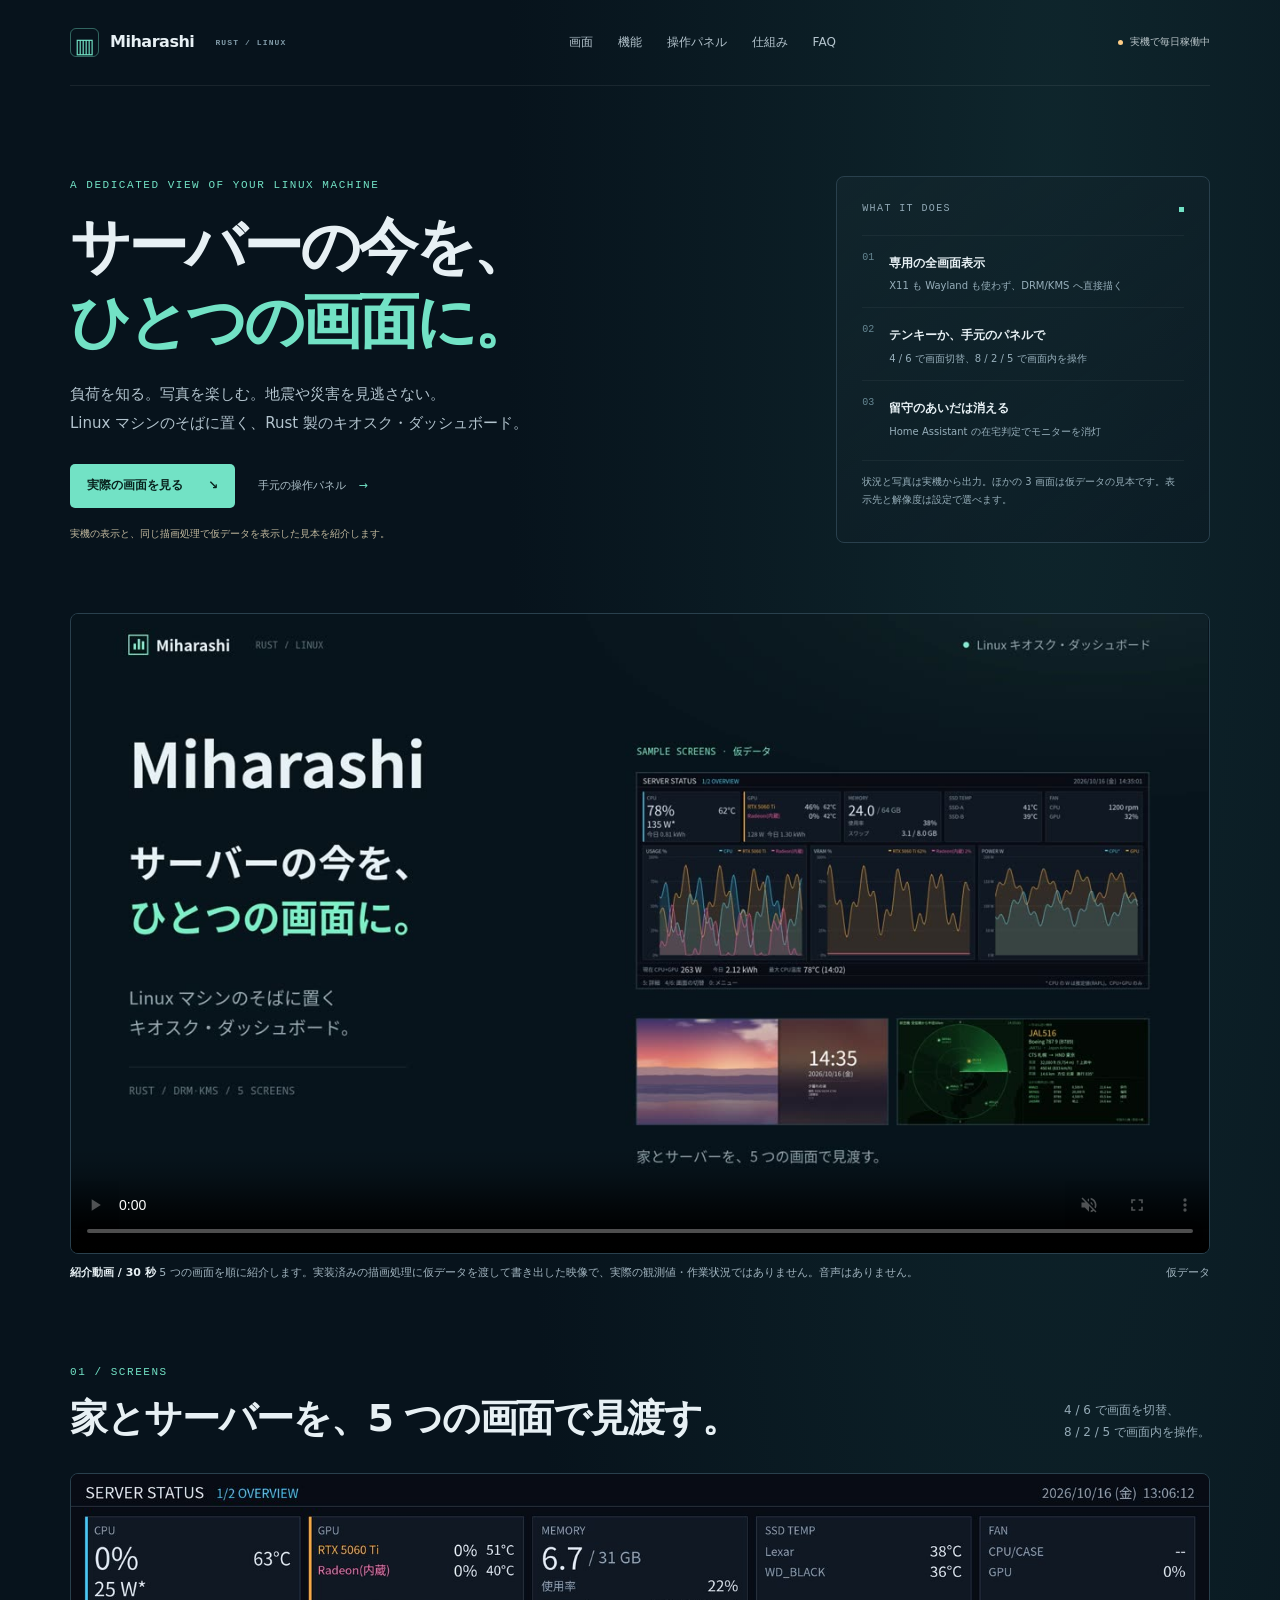
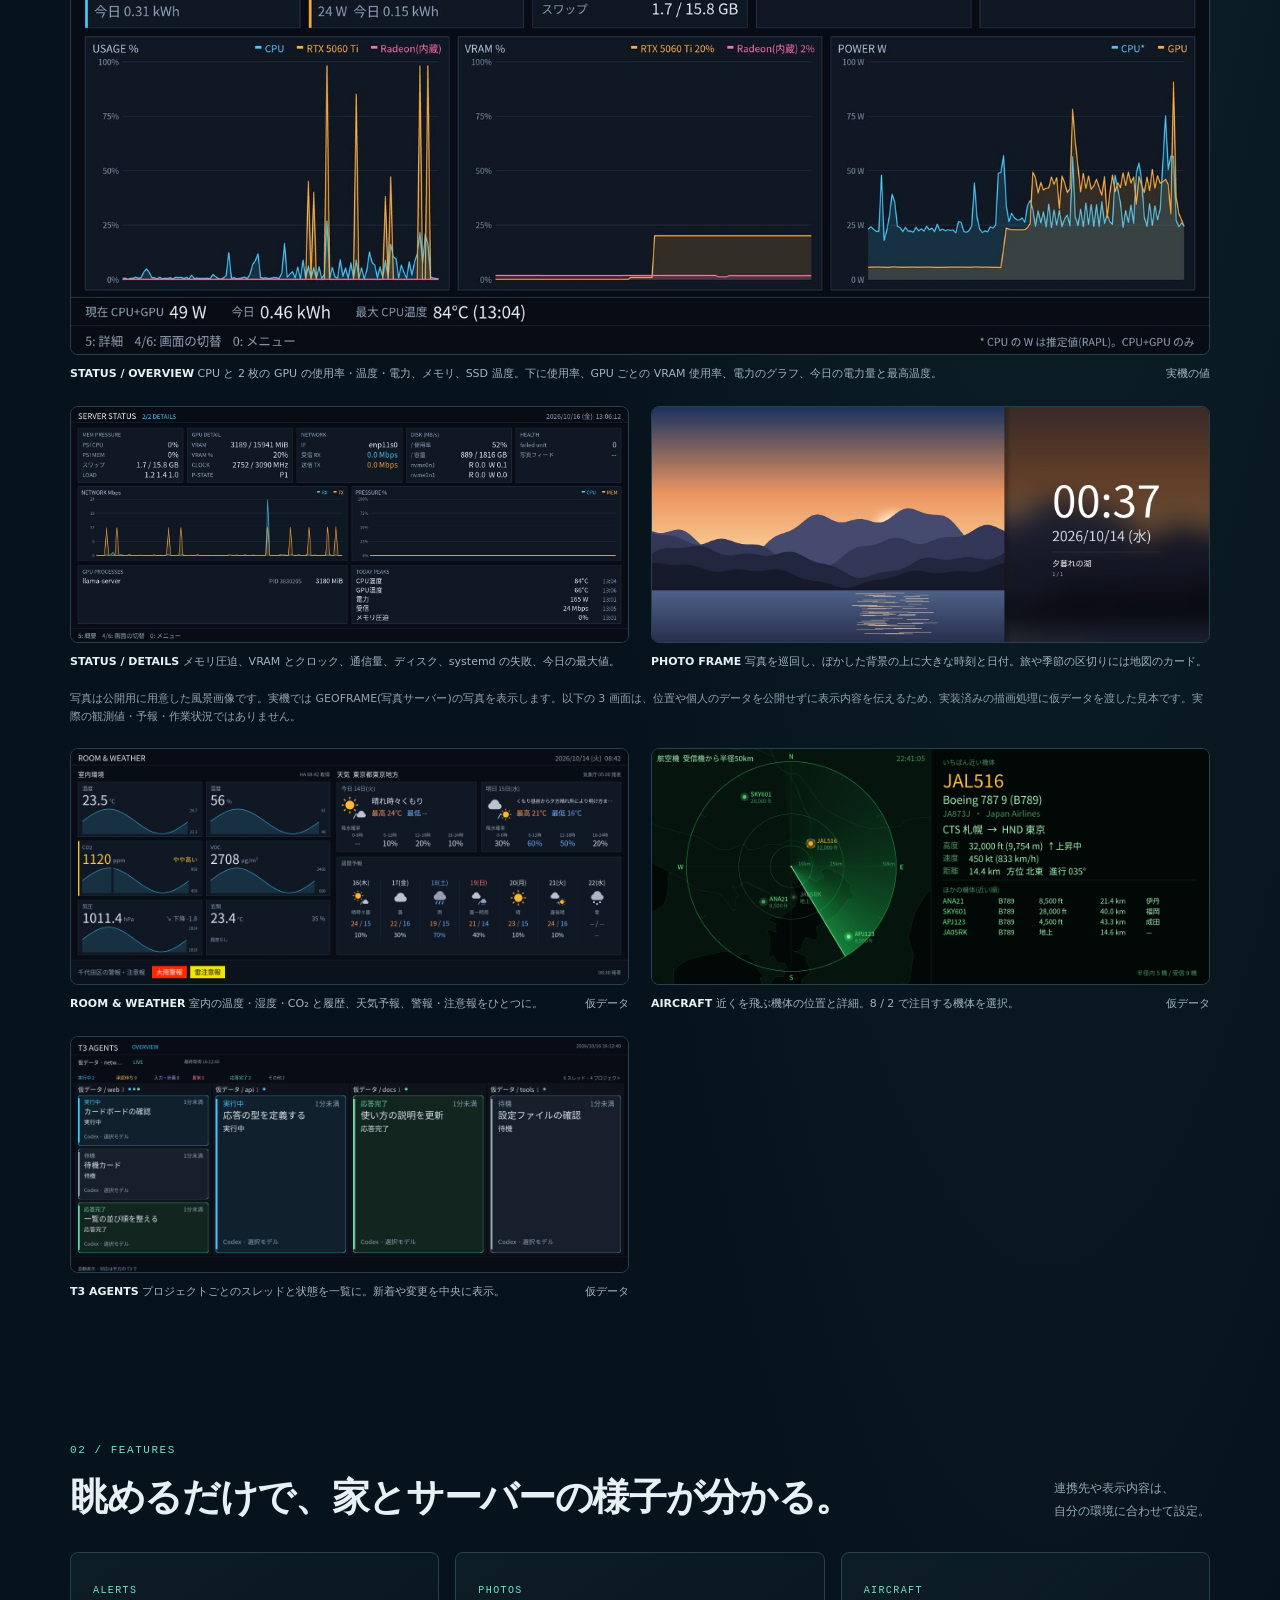
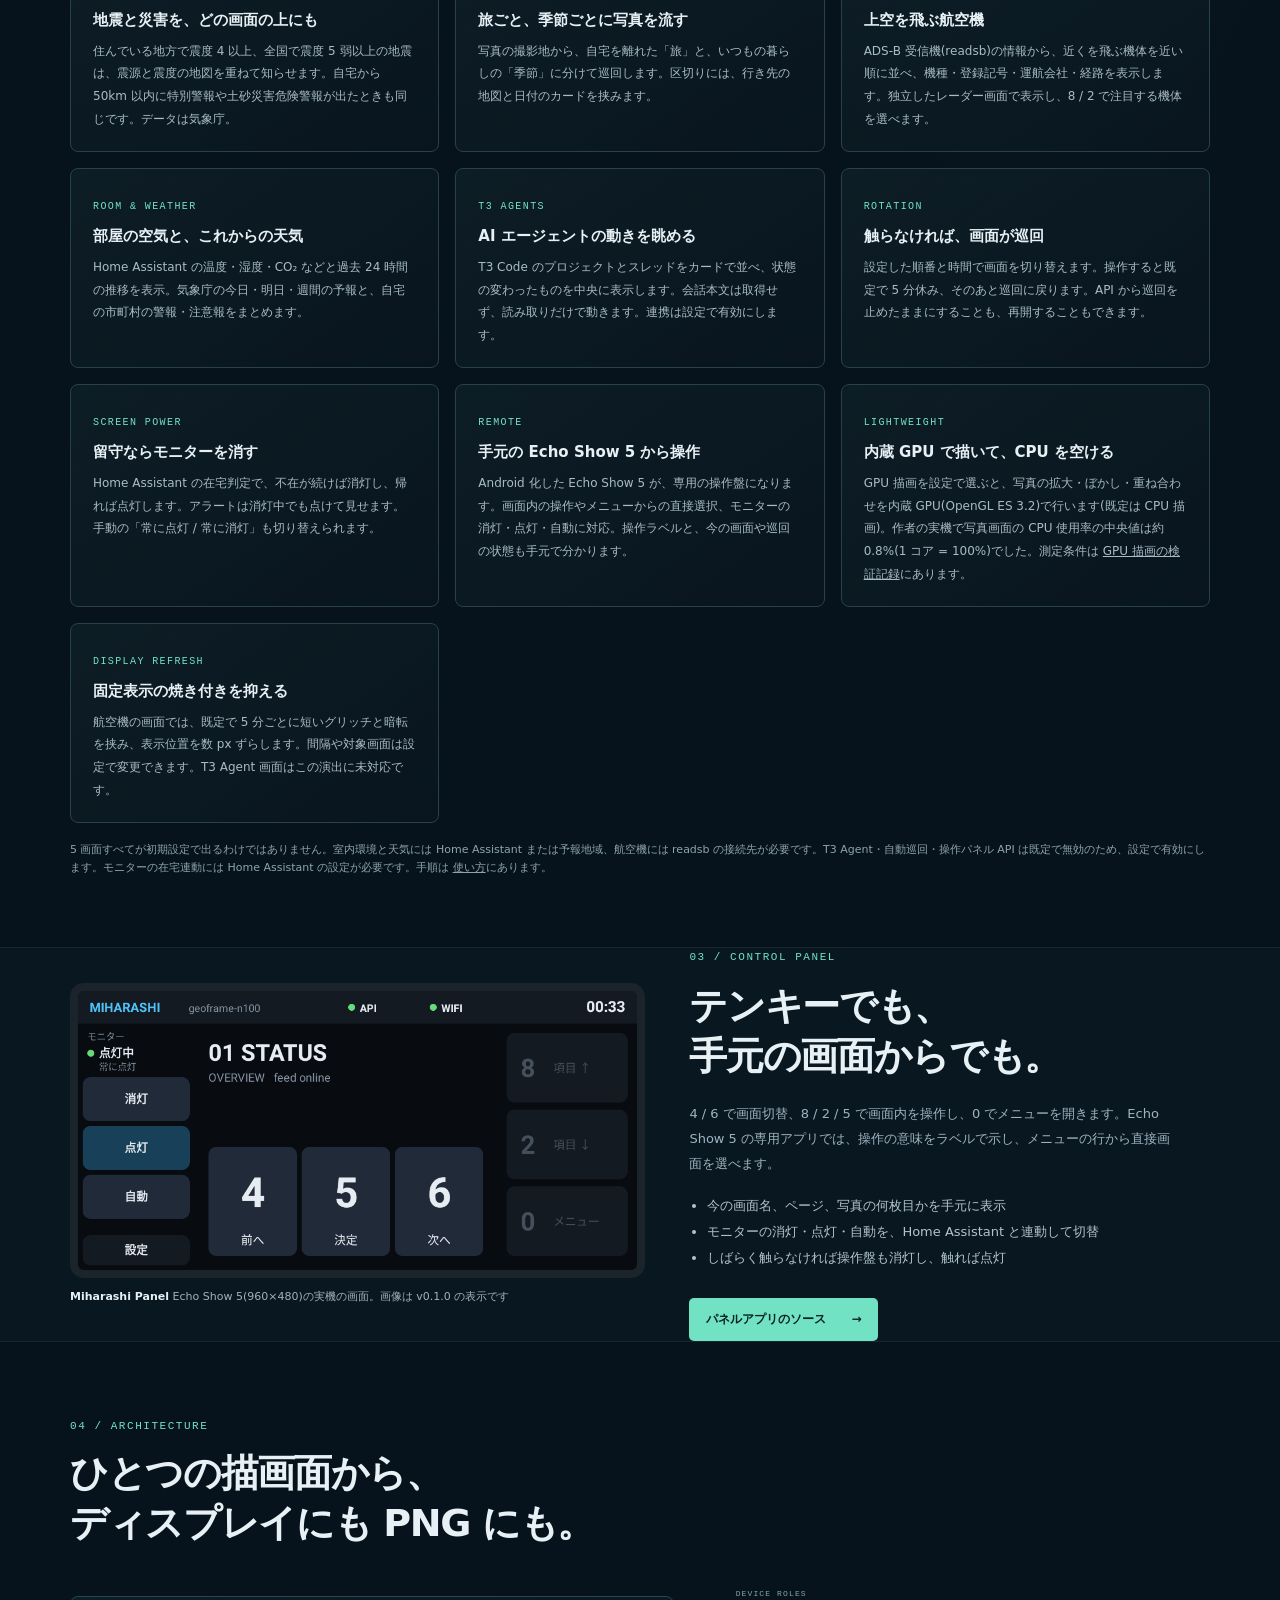
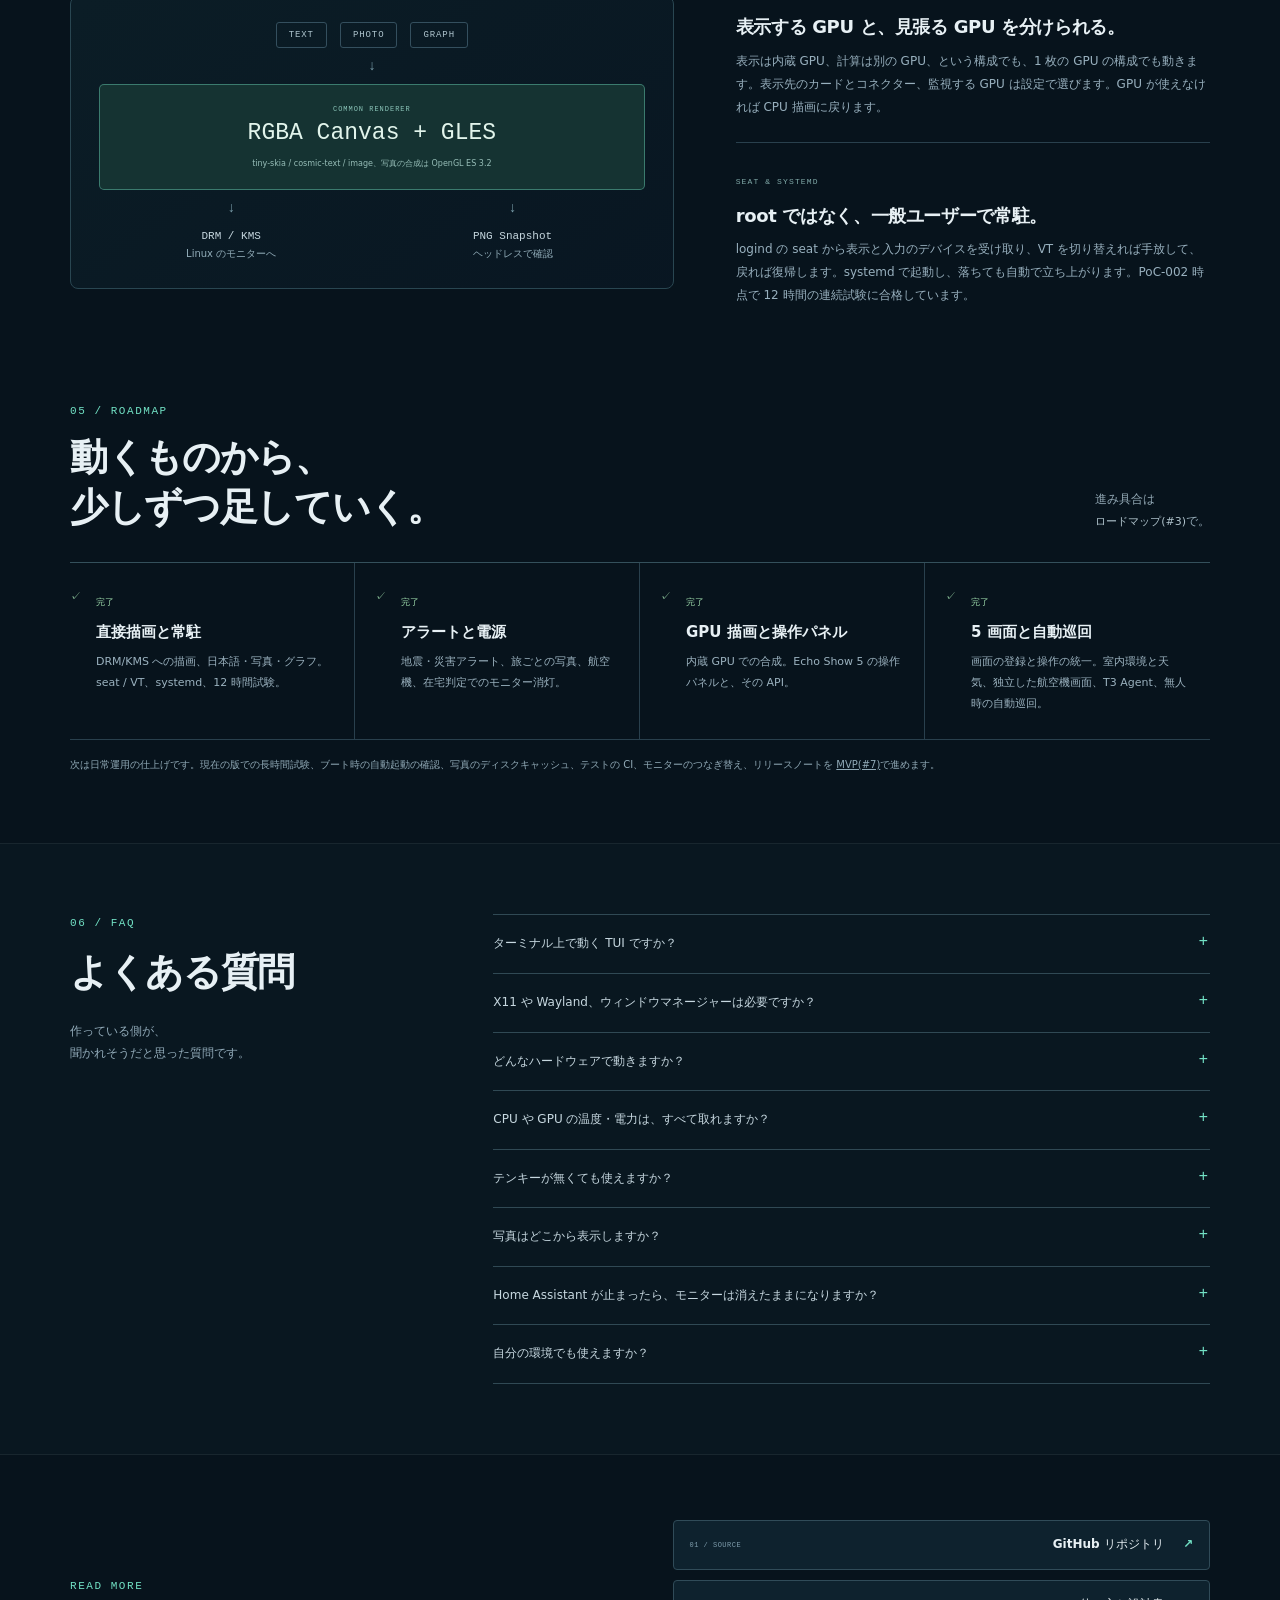
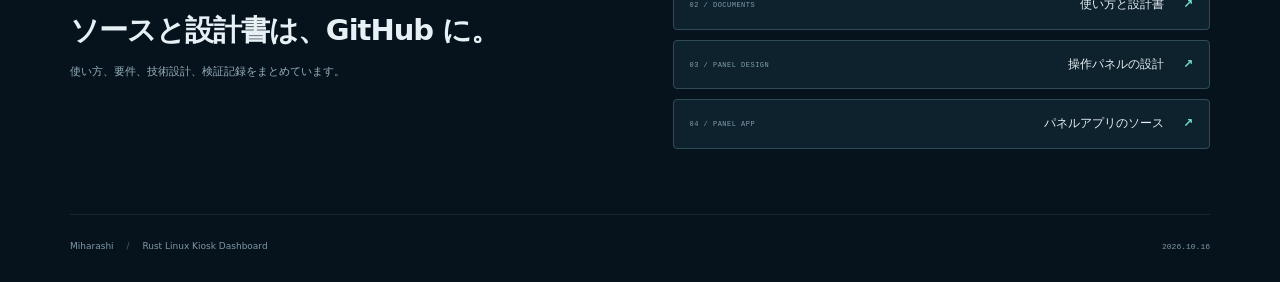
==== commit a3ba7949: "LP に紹介動画(30 秒版)を載せる - site/videos に 30 秒版(2.3 MB、音声なし)とポスターを置き、ヒーローの直後に video で埋め込む(仮データであることをキャプション" ====
--- a/site/index.html
+++ b/site/index.html
@@ -33,6 +33,16 @@
         <div class="note-item"><span class="note-index">03</span><div><strong>留守のあいだは消える</strong><p>Home Assistant の在宅判定でモニターを消灯</p></div></div>
         <p class="note-disclaimer">状況と写真は実機から出力。ほかの 3 画面は仮データの見本です。表示先と解像度は設定で選べます。</p>
       </aside>
+    </section>
+
+    <section class="shell video-section" id="video" aria-label="紹介動画">
+      <figure class="shot shot-video">
+        <video controls muted loop playsinline preload="metadata" width="1920" height="1080" poster="videos/miharashi-30s-poster.jpg" aria-label="Miharashi の紹介動画(30 秒)。状況・写真・室内環境と天気・航空機・T3 Agents の 5 画面を順に紹介する。音声はありません。">
+          <source src="videos/miharashi-30s.mp4" type="video/mp4">
+          <a href="videos/miharashi-30s.mp4">紹介動画(30 秒、MP4)をダウンロード</a>
+        </video>
+        <figcaption><span><strong>紹介動画 / 30 秒</strong> 5 つの画面を順に紹介します。実装済みの描画処理に仮データを渡して書き出した映像で、実際の観測値・作業状況ではありません。音声はありません。</span><span>仮データ</span></figcaption>
+      </figure>
     </section>
 
     <section class="shell section-block" id="screens" aria-labelledby="screens-title">
--- a/site/shots.css
+++ b/site/shots.css
@@ -8,6 +8,8 @@
 .shot-note{margin:18px 0 0;font-size:11px;color:#8ea4b0}
 .screen-samples{margin-top:22px}
 .hero-shot{margin-top:6px}
+.video-section{padding:0 0 10px}
+.shot-video video{display:block;width:100%;height:auto;aspect-ratio:16/9;border:1px solid var(--line);border-radius:8px;background:#07131c}
 
 .feature-grid{display:grid;grid-template-columns:repeat(3,1fr);gap:16px}
 .feature{padding:22px 22px 20px;border:1px solid var(--line);border-radius:8px;background:linear-gradient(145deg,#13272e80,#0b182260)}
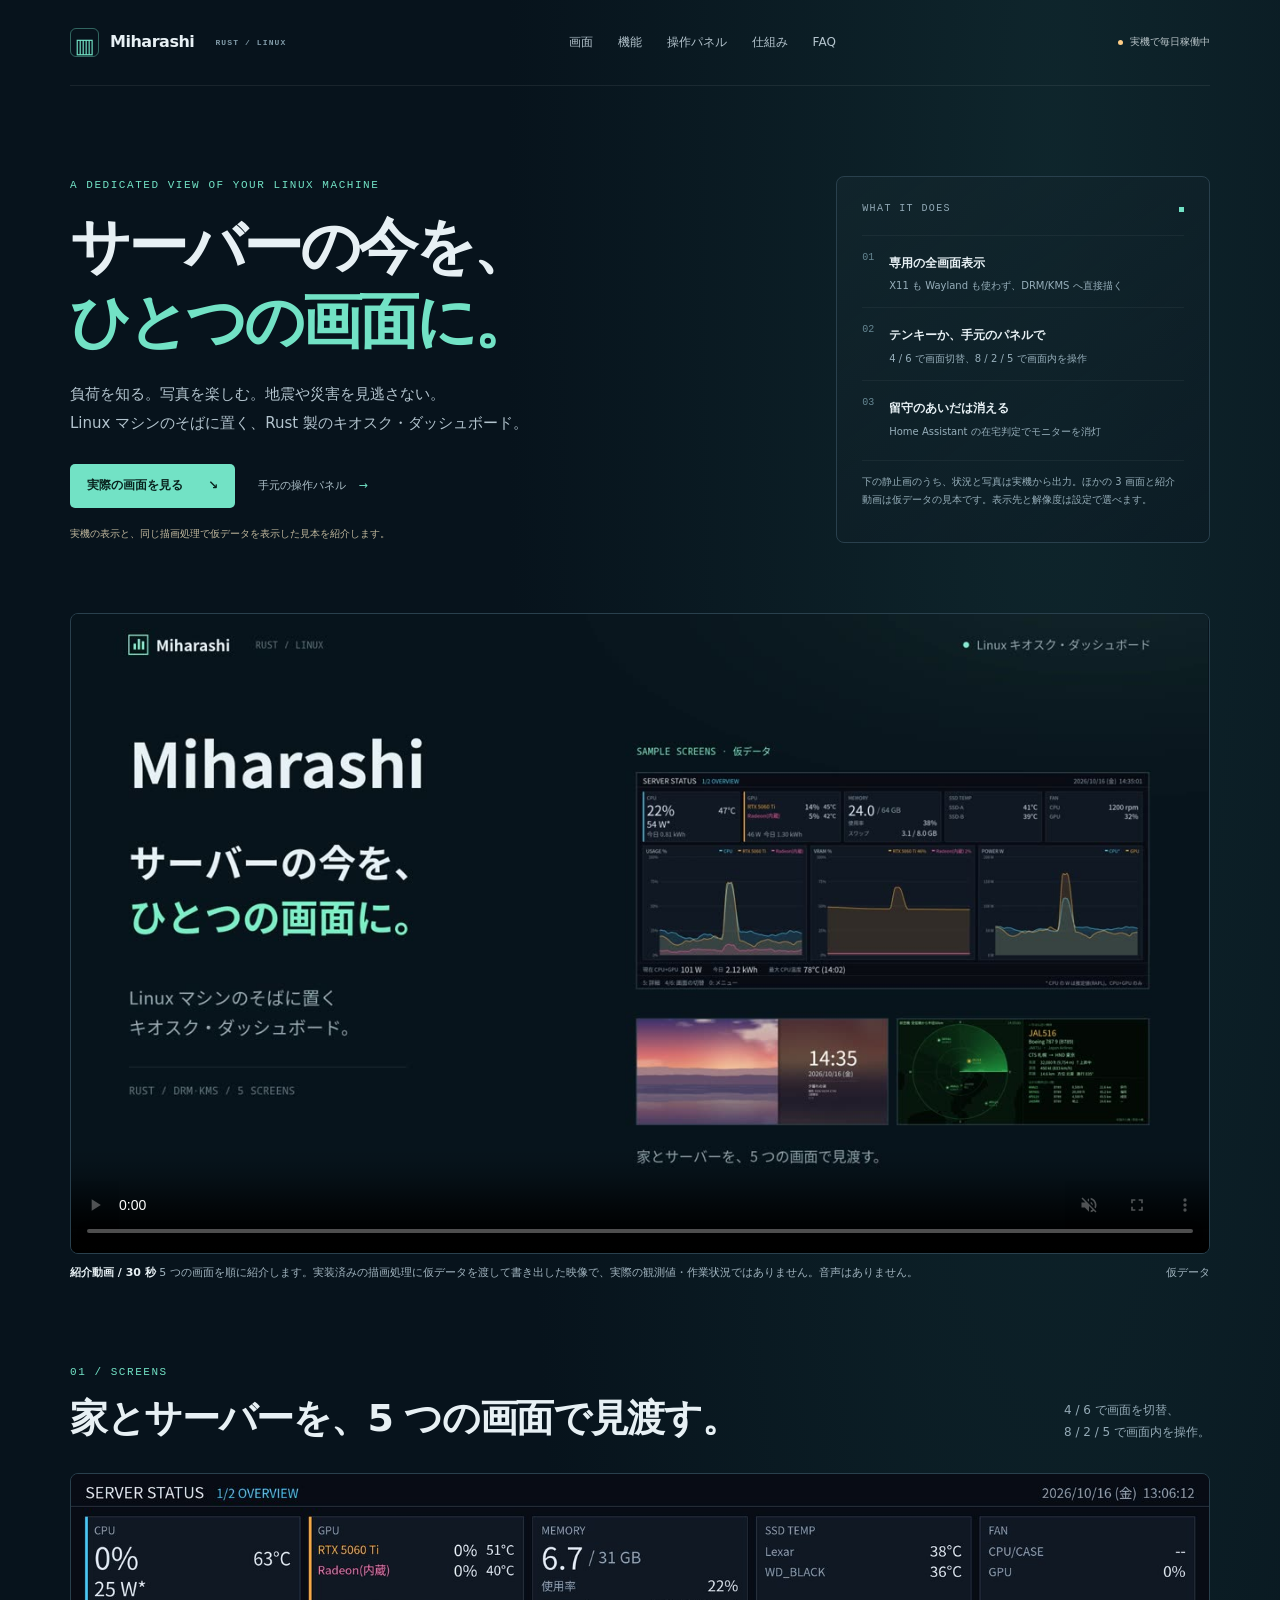
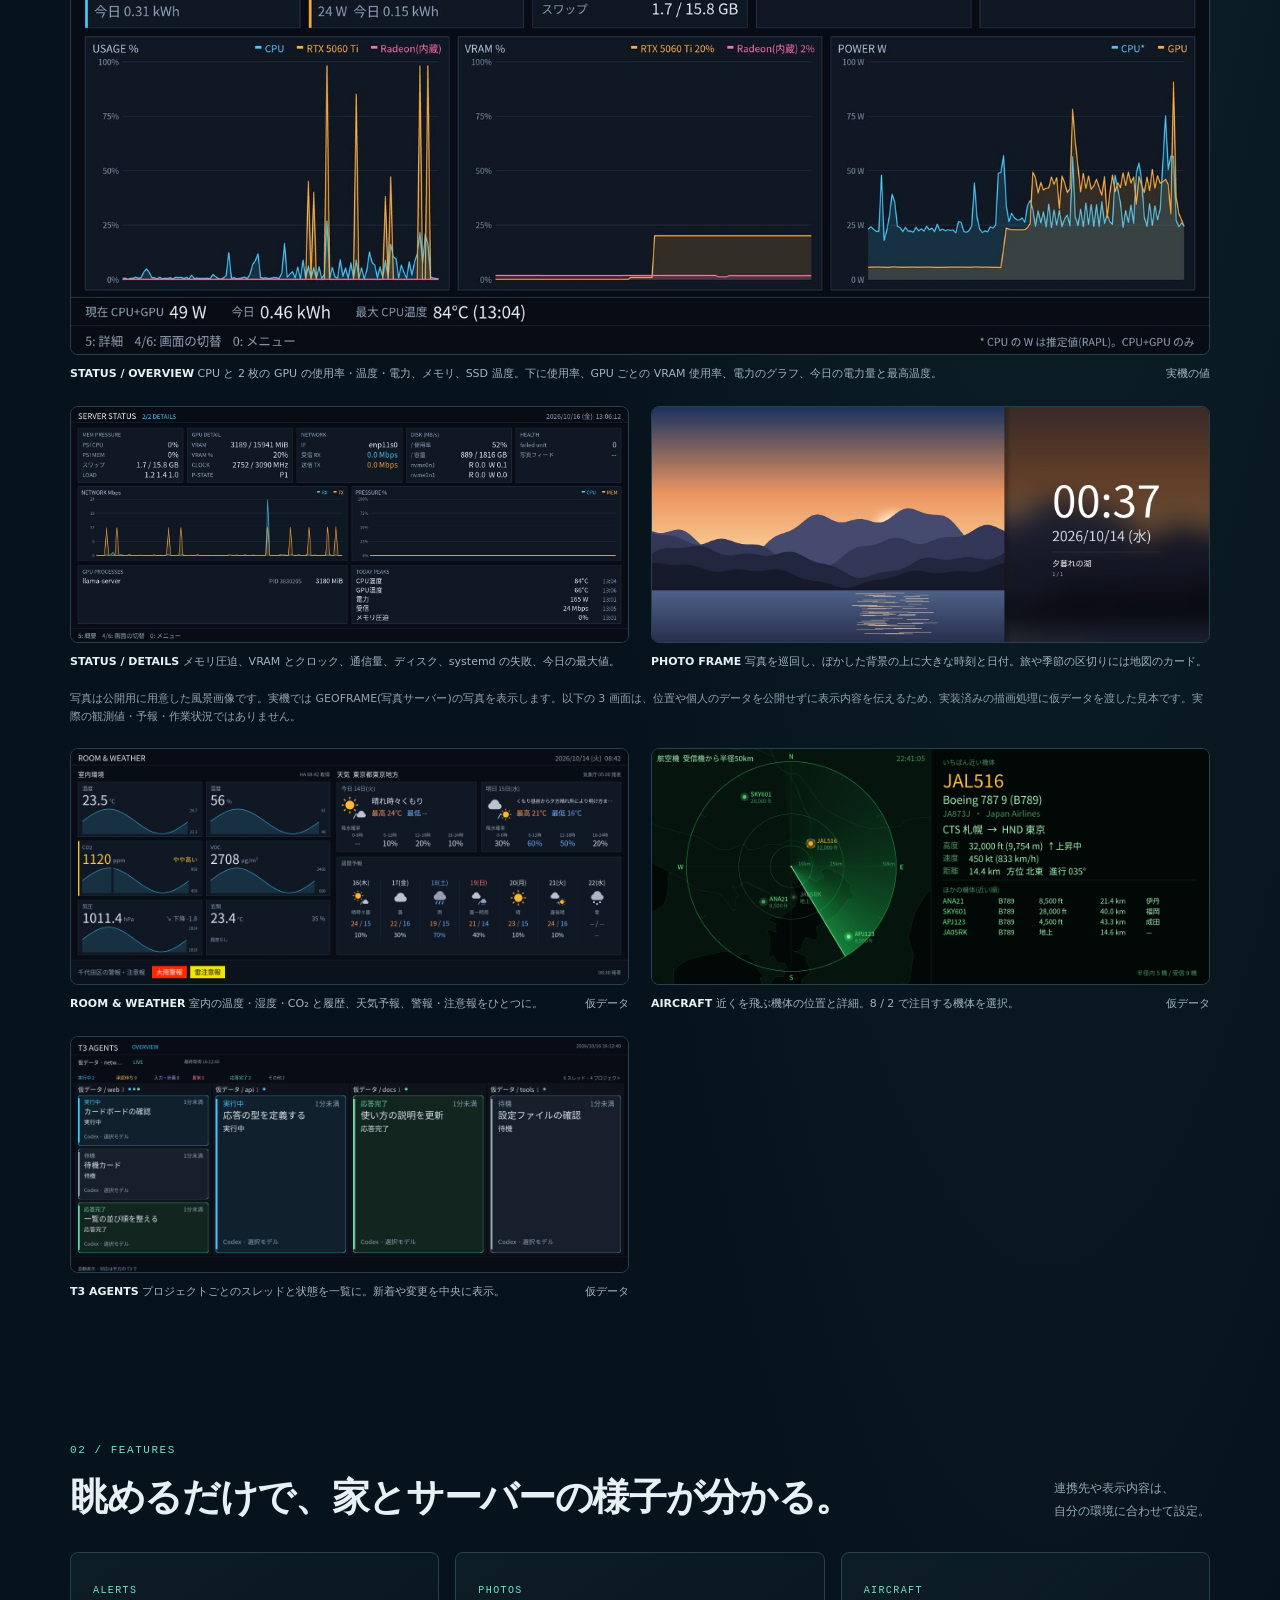
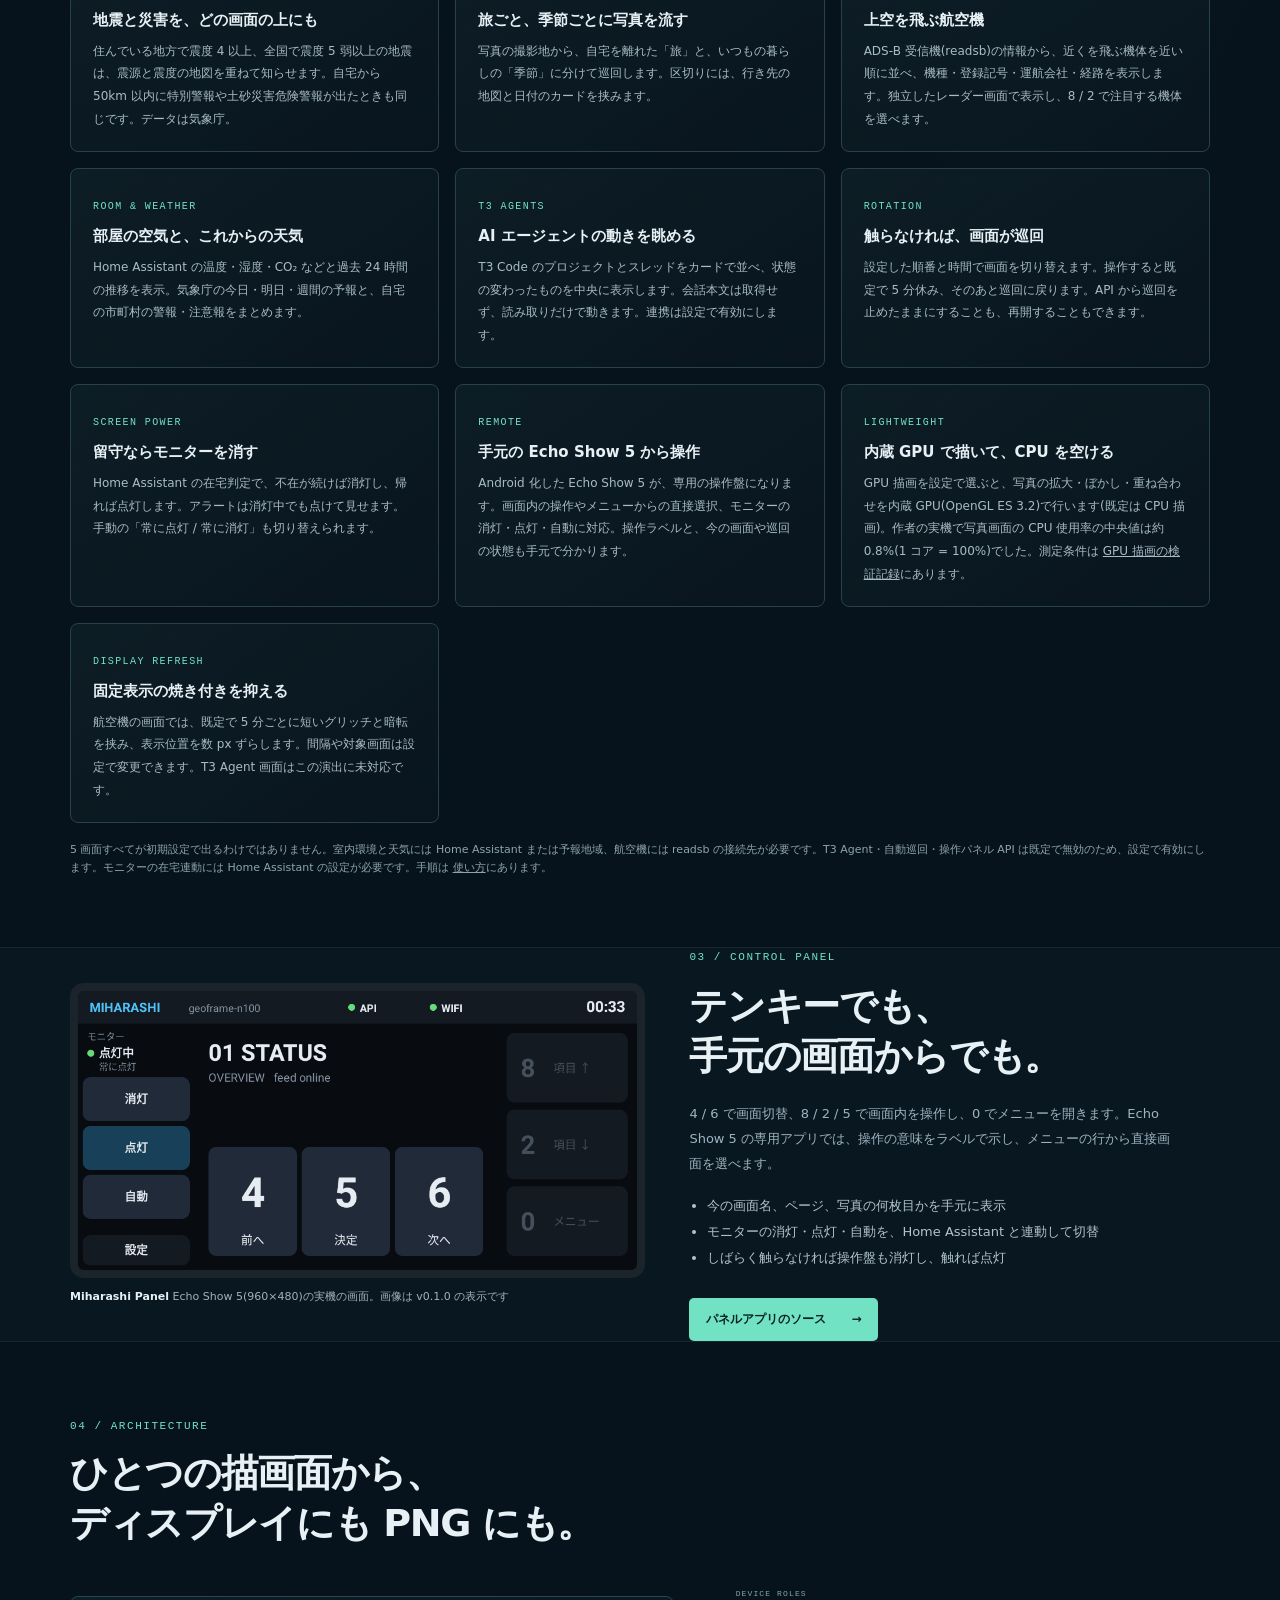
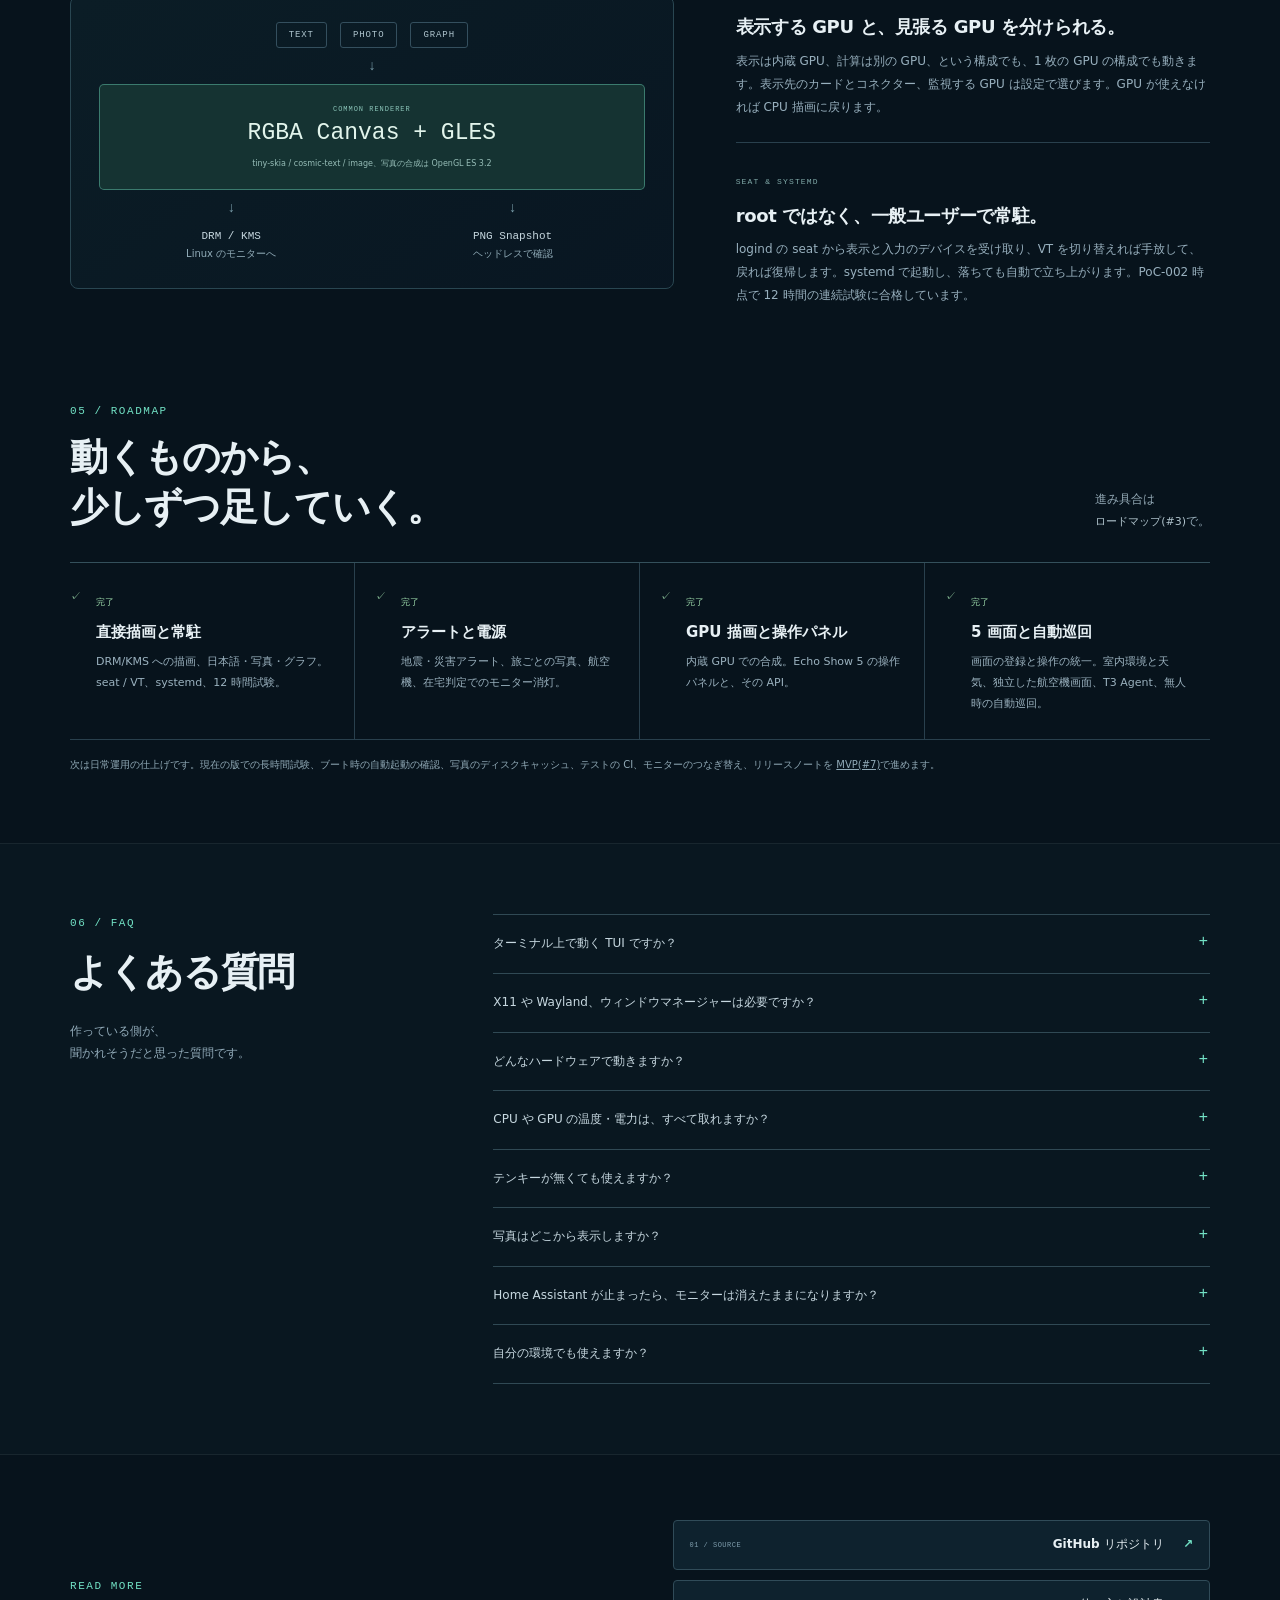
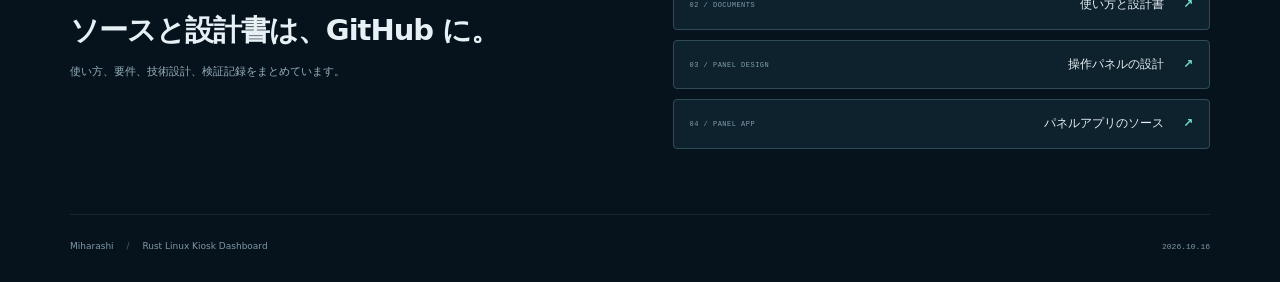
==== commit fd1ee538: "動画書き出しの中断・出力先・写真の間隔・状況グラフを直し、LP の動画を作り直す - demo-video / intro-video: SIGINT/SIGTERM の終了フラグをフレームごとに見て" ====
--- a/site/index.html
+++ b/site/index.html
@@ -31,7 +31,7 @@
         <div class="note-item"><span class="note-index">01</span><div><strong>専用の全画面表示</strong><p>X11 も Wayland も使わず、DRM/KMS へ直接描く</p></div></div>
         <div class="note-item"><span class="note-index">02</span><div><strong>テンキーか、手元のパネルで</strong><p>4 / 6 で画面切替、8 / 2 / 5 で画面内を操作</p></div></div>
         <div class="note-item"><span class="note-index">03</span><div><strong>留守のあいだは消える</strong><p>Home Assistant の在宅判定でモニターを消灯</p></div></div>
-        <p class="note-disclaimer">状況と写真は実機から出力。ほかの 3 画面は仮データの見本です。表示先と解像度は設定で選べます。</p>
+        <p class="note-disclaimer">下の静止画のうち、状況と写真は実機から出力。ほかの 3 画面と紹介動画は仮データの見本です。表示先と解像度は設定で選べます。</p>
       </aside>
     </section>
 
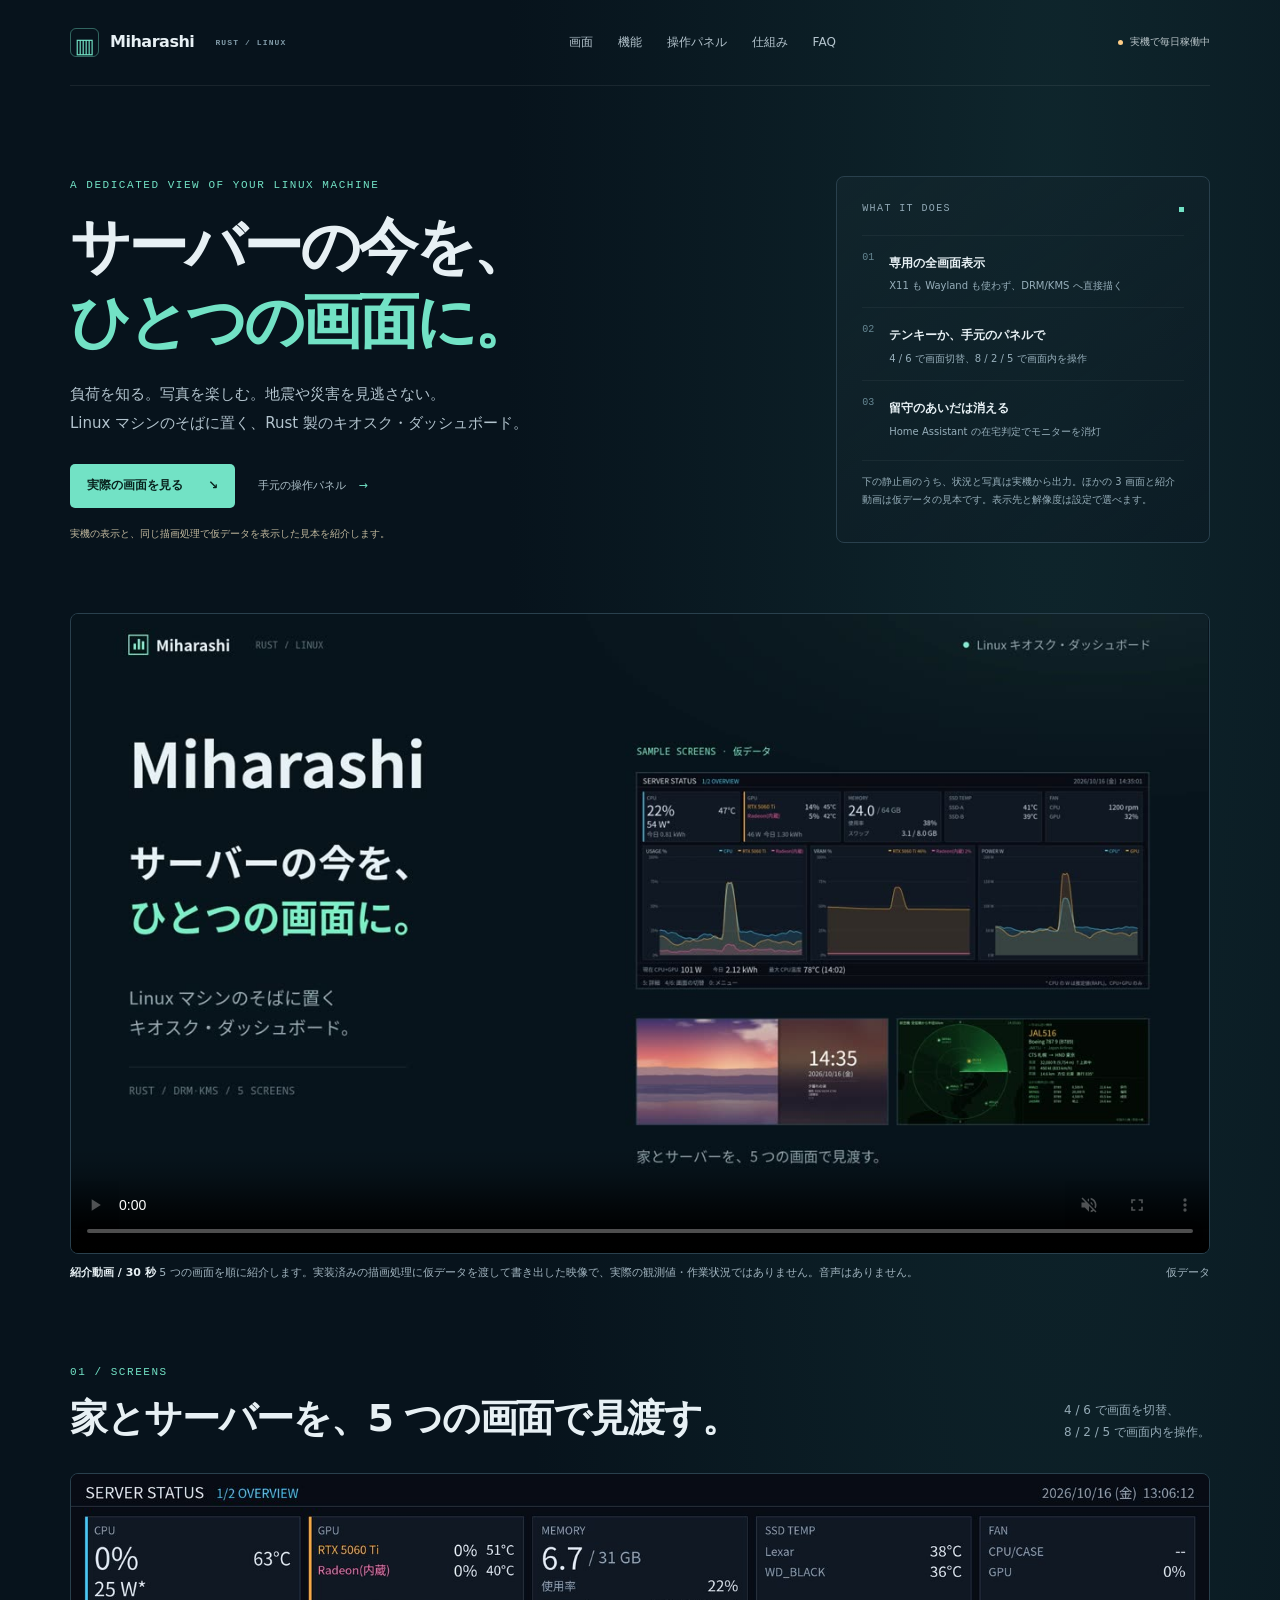
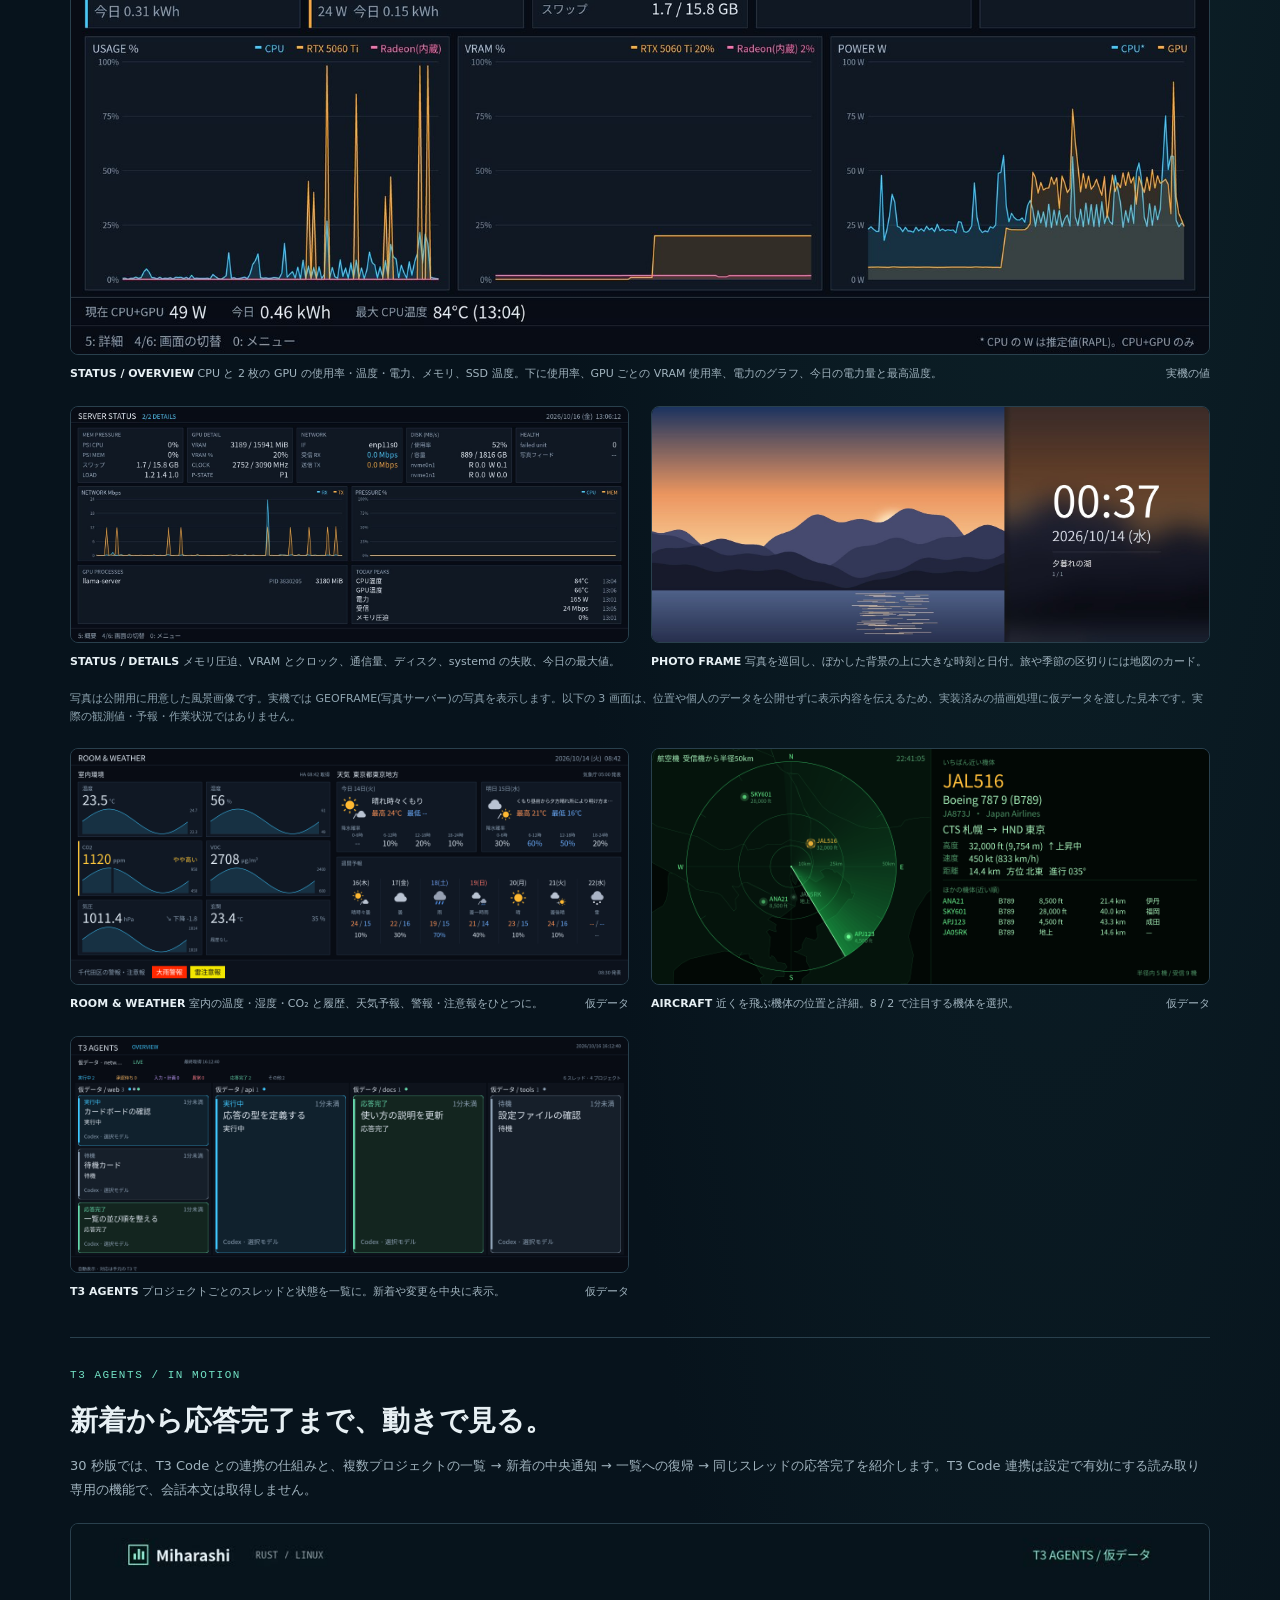
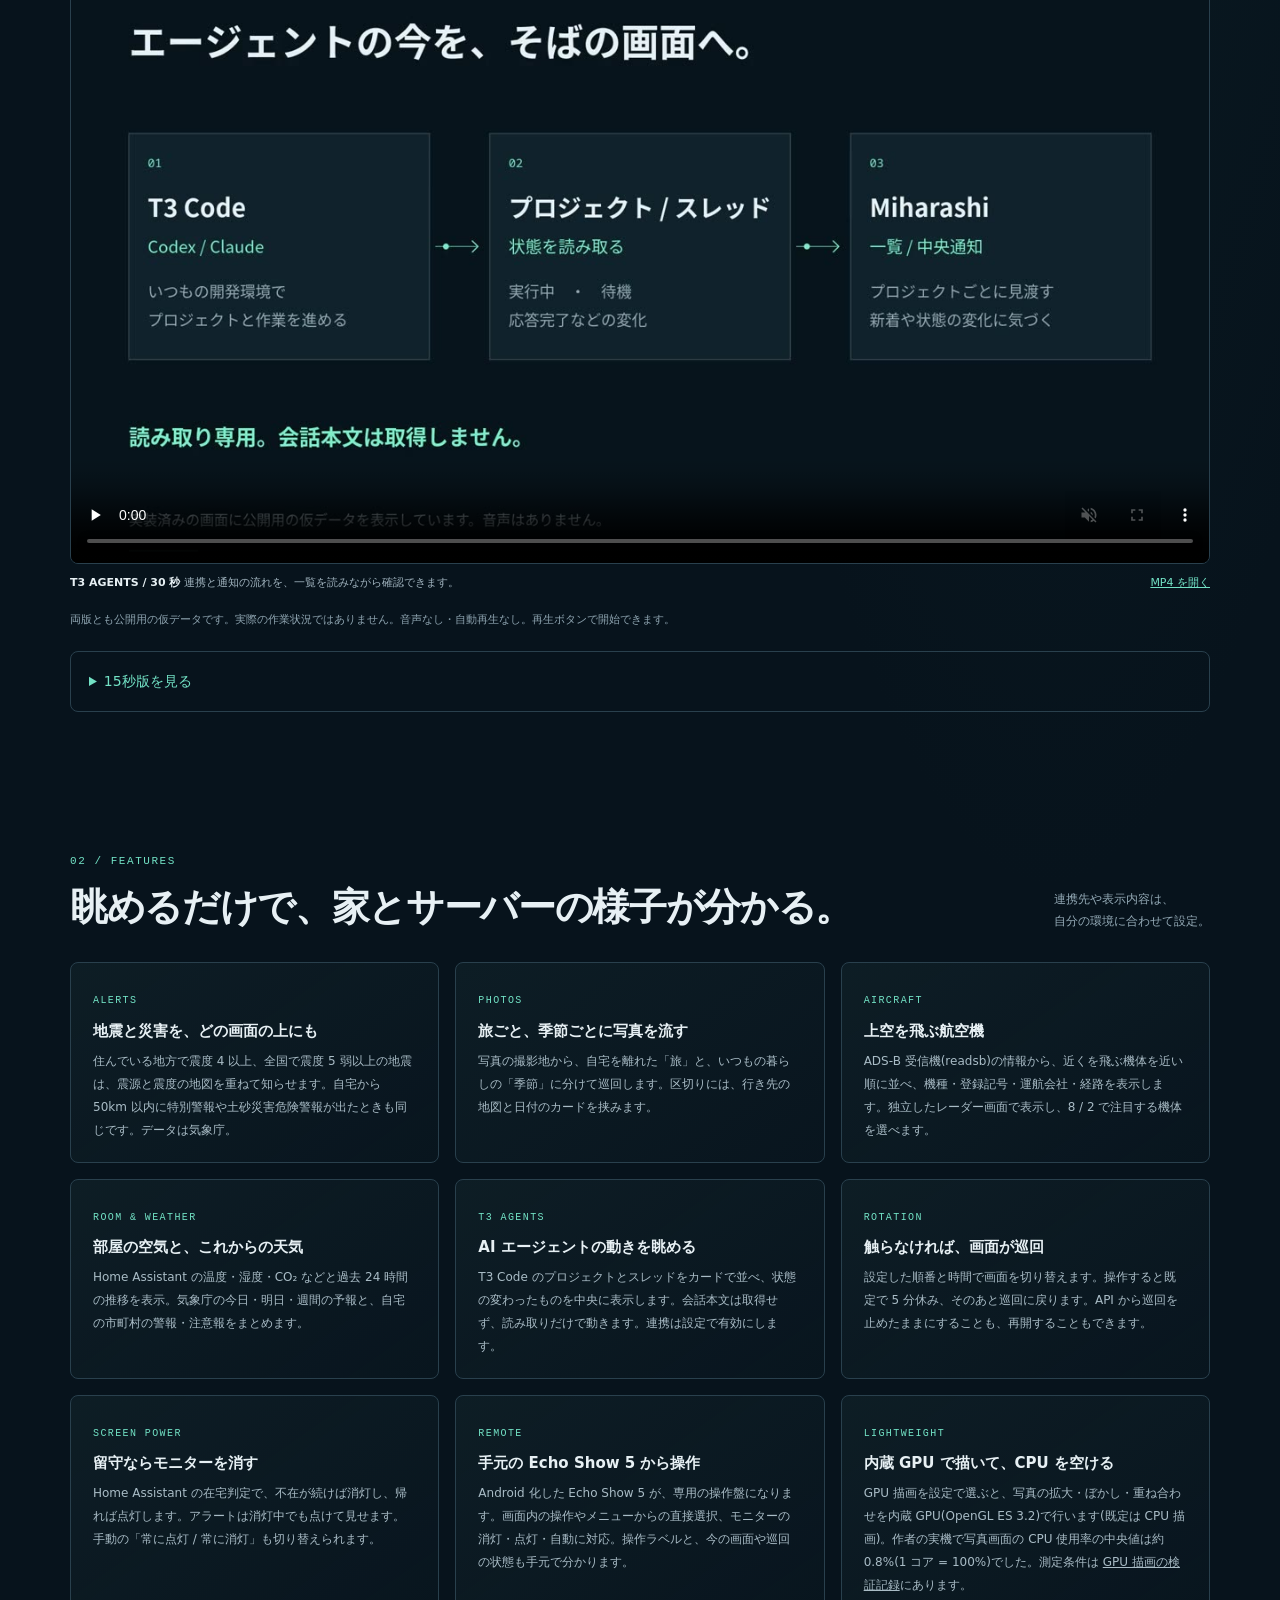
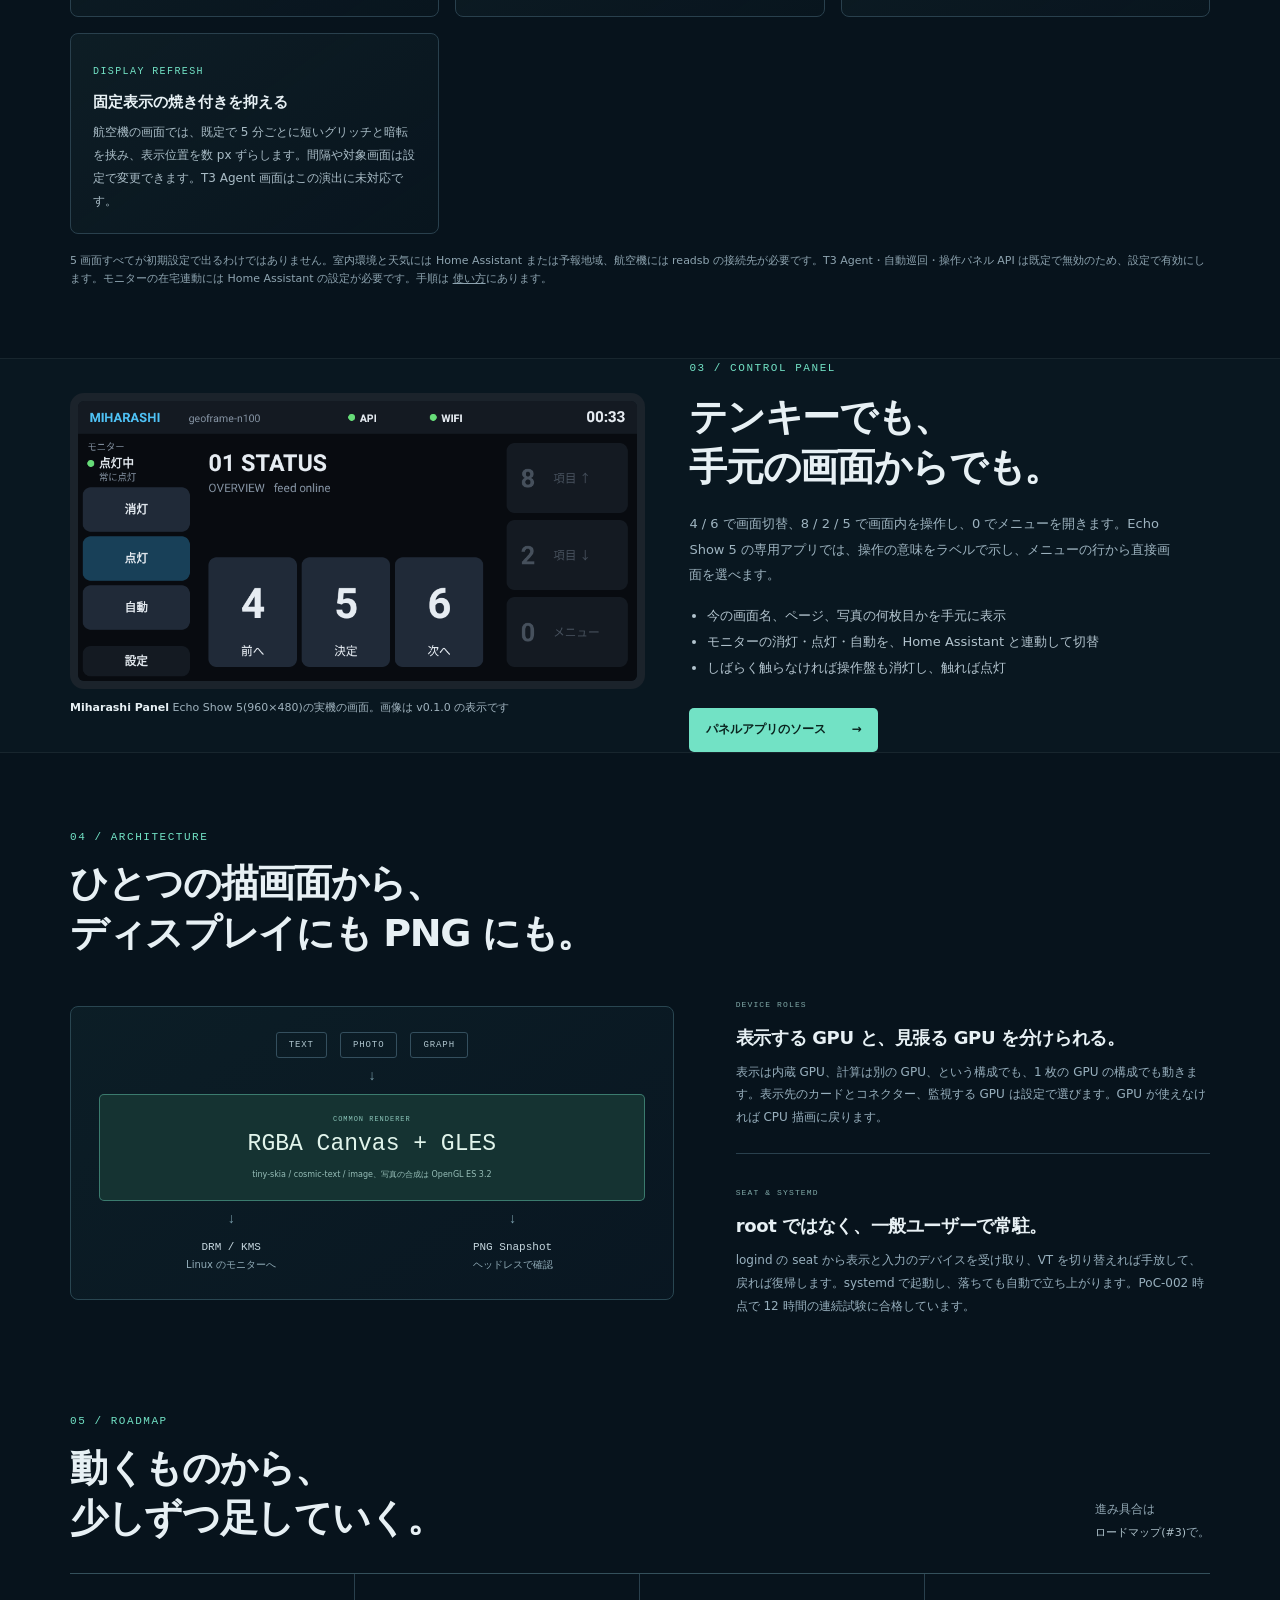
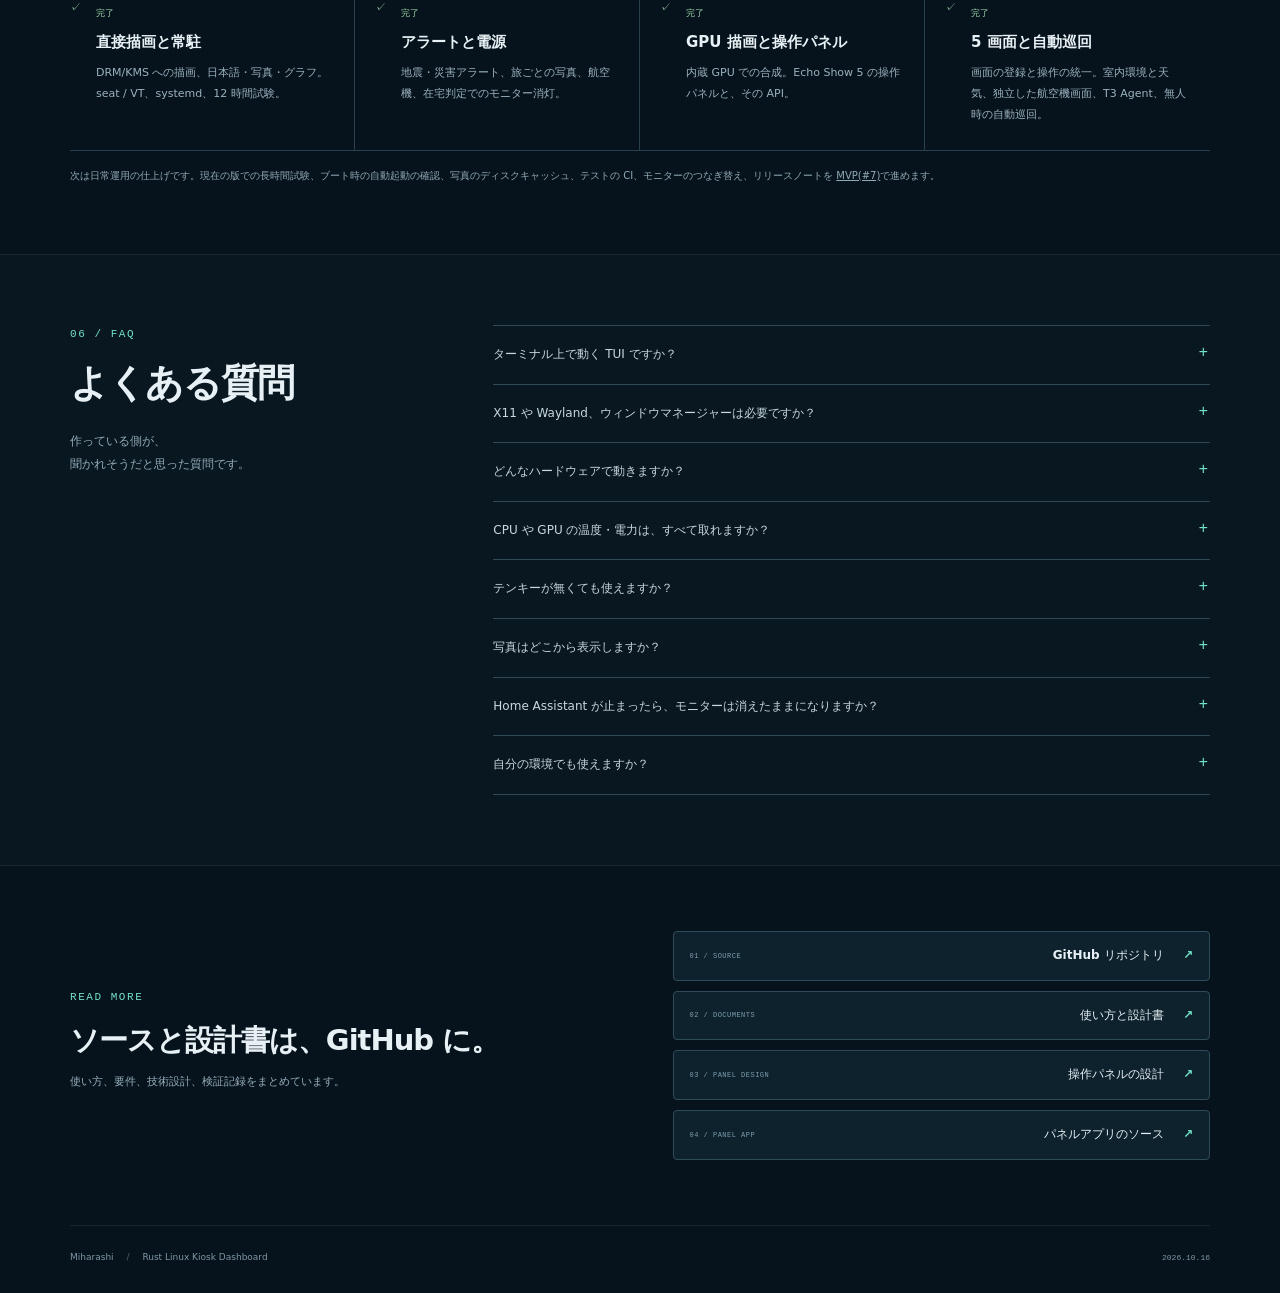
==== commit 6e5a46b2: "feat: add dedicated Agent intro videos to landing page" ====
--- a/site/index.html
+++ b/site/index.html
@@ -76,6 +76,30 @@
           <figcaption><span><strong>T3 AGENTS</strong> プロジェクトごとのスレッドと状態を一覧に。新着や変更を中央に表示。</span><span>仮データ</span></figcaption>
         </figure>
       </div>
+      <section class="agents-video" id="agents-video" aria-labelledby="agents-video-title">
+        <p class="eyebrow">T3 Agents / In motion</p>
+        <h3 id="agents-video-title">新着から応答完了まで、動きで見る。</h3>
+        <p class="agents-video-lead" id="agents-video-description">30 秒版では、T3 Code との連携の仕組みと、複数プロジェクトの一覧 → 新着の中央通知 → 一覧への復帰 → 同じスレッドの応答完了を紹介します。T3 Code 連携は設定で有効にする読み取り専用の機能で、会話本文は取得しません。</p>
+        <figure class="shot shot-video">
+          <video controls muted loop playsinline preload="none" width="1920" height="1080" poster="videos/miharashi-agents-30s-poster.jpg" aria-label="T3 Agent 専用紹介動画、30 秒版。連携図と、実装済みの Agent 画面で新着・応答完了・一覧への復帰を紹介。仮データ、音声なし。" aria-describedby="agents-video-description agents-video-note">
+            <source src="videos/miharashi-agents-30s.mp4" type="video/mp4">
+            <a href="videos/miharashi-agents-30s.mp4">Agent 紹介動画(30 秒、MP4)</a>
+          </video>
+          <figcaption><span><strong>T3 AGENTS / 30 秒</strong> 連携と通知の流れを、一覧を読みながら確認できます。</span><span><a href="videos/miharashi-agents-30s.mp4">MP4 を開く</a></span></figcaption>
+        </figure>
+        <p class="shot-note" id="agents-video-note">両版とも公開用の仮データです。実際の作業状況ではありません。音声なし・自動再生なし。再生ボタンで開始できます。</p>
+        <details class="agents-video-short">
+          <summary>15秒版を見る</summary>
+          <p class="agents-video-lead" id="agents-short-description">連携図と新着・応答完了の通知を、15 秒にまとめた短縮版です。</p>
+          <figure class="shot shot-video">
+            <video controls muted loop playsinline preload="none" width="1920" height="1080" poster="videos/miharashi-agents-15s-poster.jpg" aria-label="T3 Agent 専用紹介動画、15 秒の短縮版。連携図、新着と応答完了の中央通知、一覧への復帰。仮データ、音声なし。" aria-describedby="agents-short-description agents-video-note">
+              <source src="videos/miharashi-agents-15s.mp4" type="video/mp4">
+              <a href="videos/miharashi-agents-15s.mp4">Agent 紹介動画(15 秒、MP4)</a>
+            </video>
+            <figcaption><span><strong>T3 AGENTS / 15 秒</strong> 通知の動きを手早く見る短縮版。</span><span><a href="videos/miharashi-agents-15s.mp4">MP4 を開く</a></span></figcaption>
+          </figure>
+        </details>
+      </section>
     </section>
 
     <section class="shell section-block" id="features" aria-labelledby="features-title">
--- a/site/shots.css
+++ b/site/shots.css
@@ -10,6 +10,14 @@
 .hero-shot{margin-top:6px}
 .video-section{padding:0 0 10px}
 .shot-video video{display:block;width:100%;height:auto;aspect-ratio:16/9;border:1px solid var(--line);border-radius:8px;background:#07131c}
+
+.agents-video{margin-top:36px;padding-top:28px;border-top:1px solid var(--line);min-width:0}
+.agents-video h3{margin:10px 0 12px;font-size:clamp(20px,3vw,28px);line-height:1.5}
+.agents-video-lead{margin:0 0 20px;color:var(--muted);font-size:13px;line-height:1.9;overflow-wrap:anywhere}
+.agents-video-short{margin-top:22px;padding:18px;border:1px solid var(--line);border-radius:8px;min-width:0}
+.agents-video-short summary{cursor:pointer;color:var(--mint);font-size:14px}
+.agents-video-short[open] summary{margin-bottom:18px}
+.agents-video figcaption a{color:var(--mint)}
 
 .feature-grid{display:grid;grid-template-columns:repeat(3,1fr);gap:16px}
 .feature{padding:22px 22px 20px;border:1px solid var(--line);border-radius:8px;background:linear-gradient(145deg,#13272e80,#0b182260)}
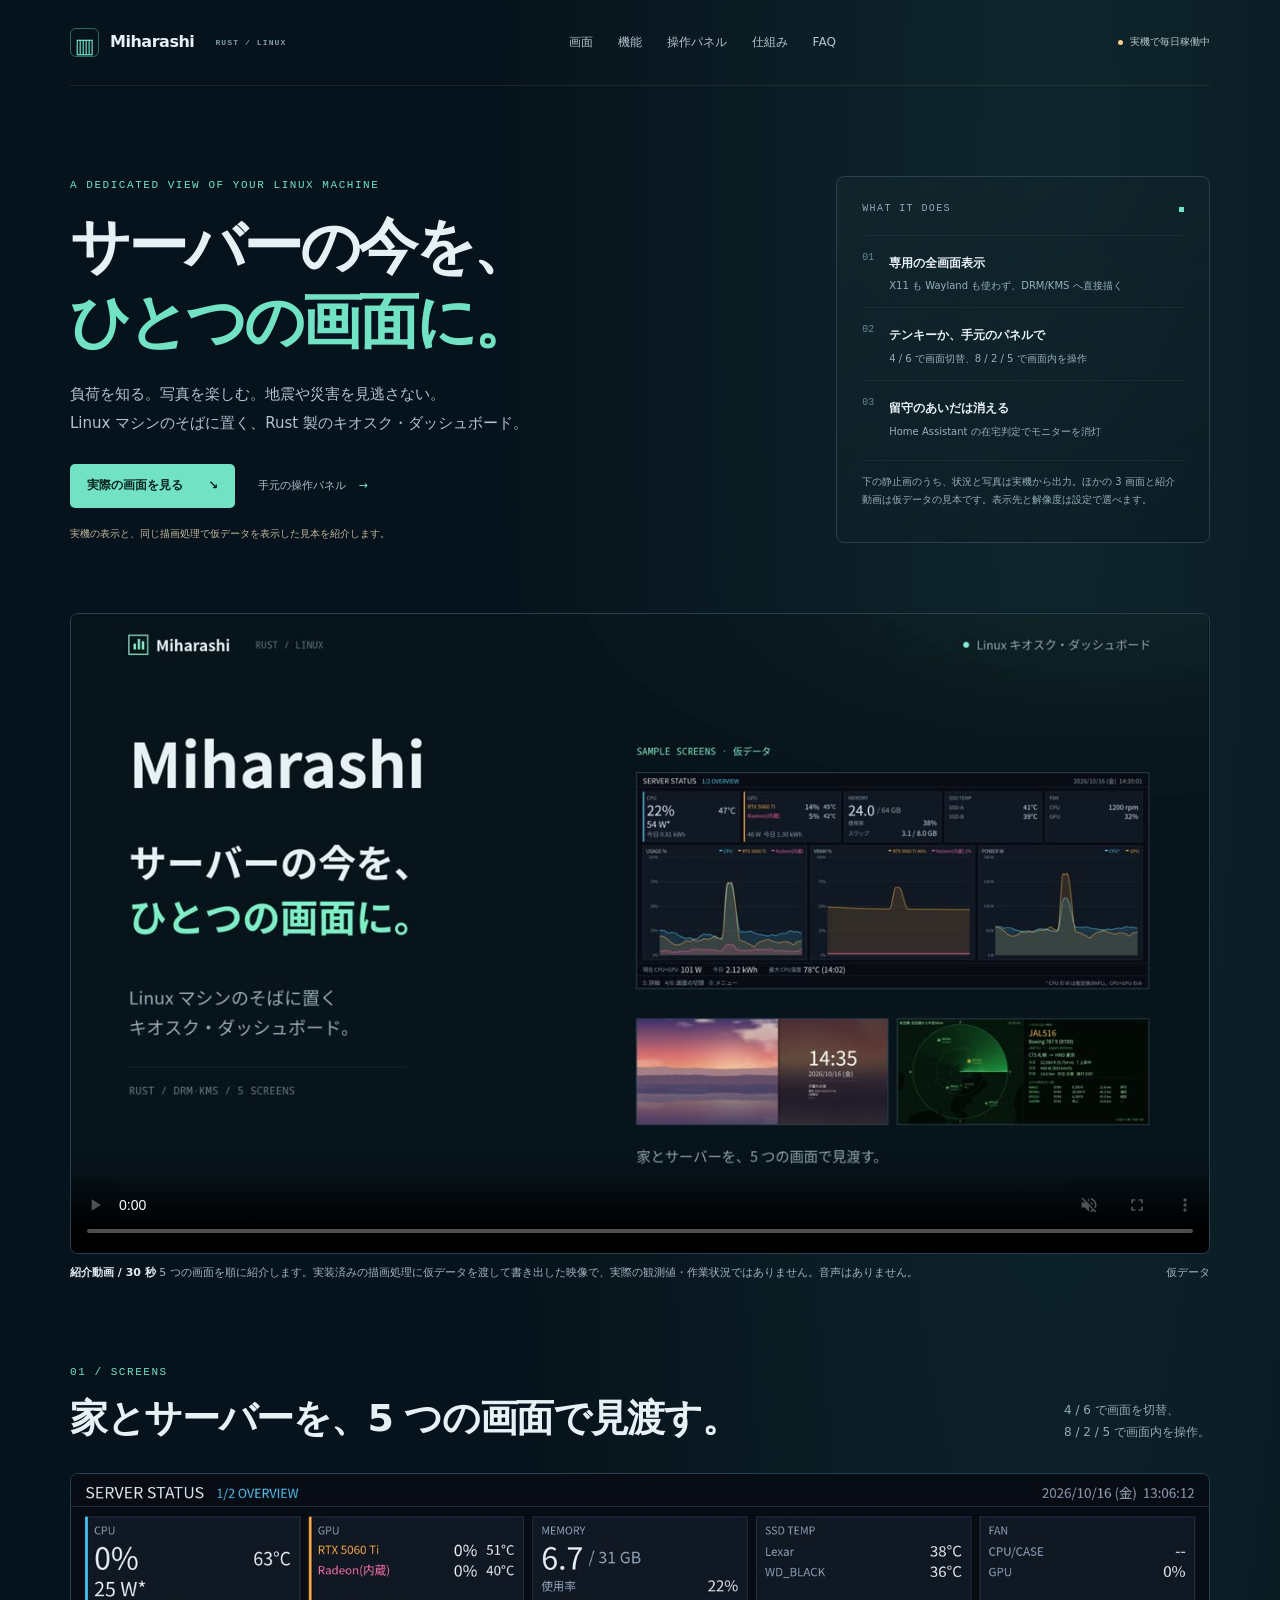
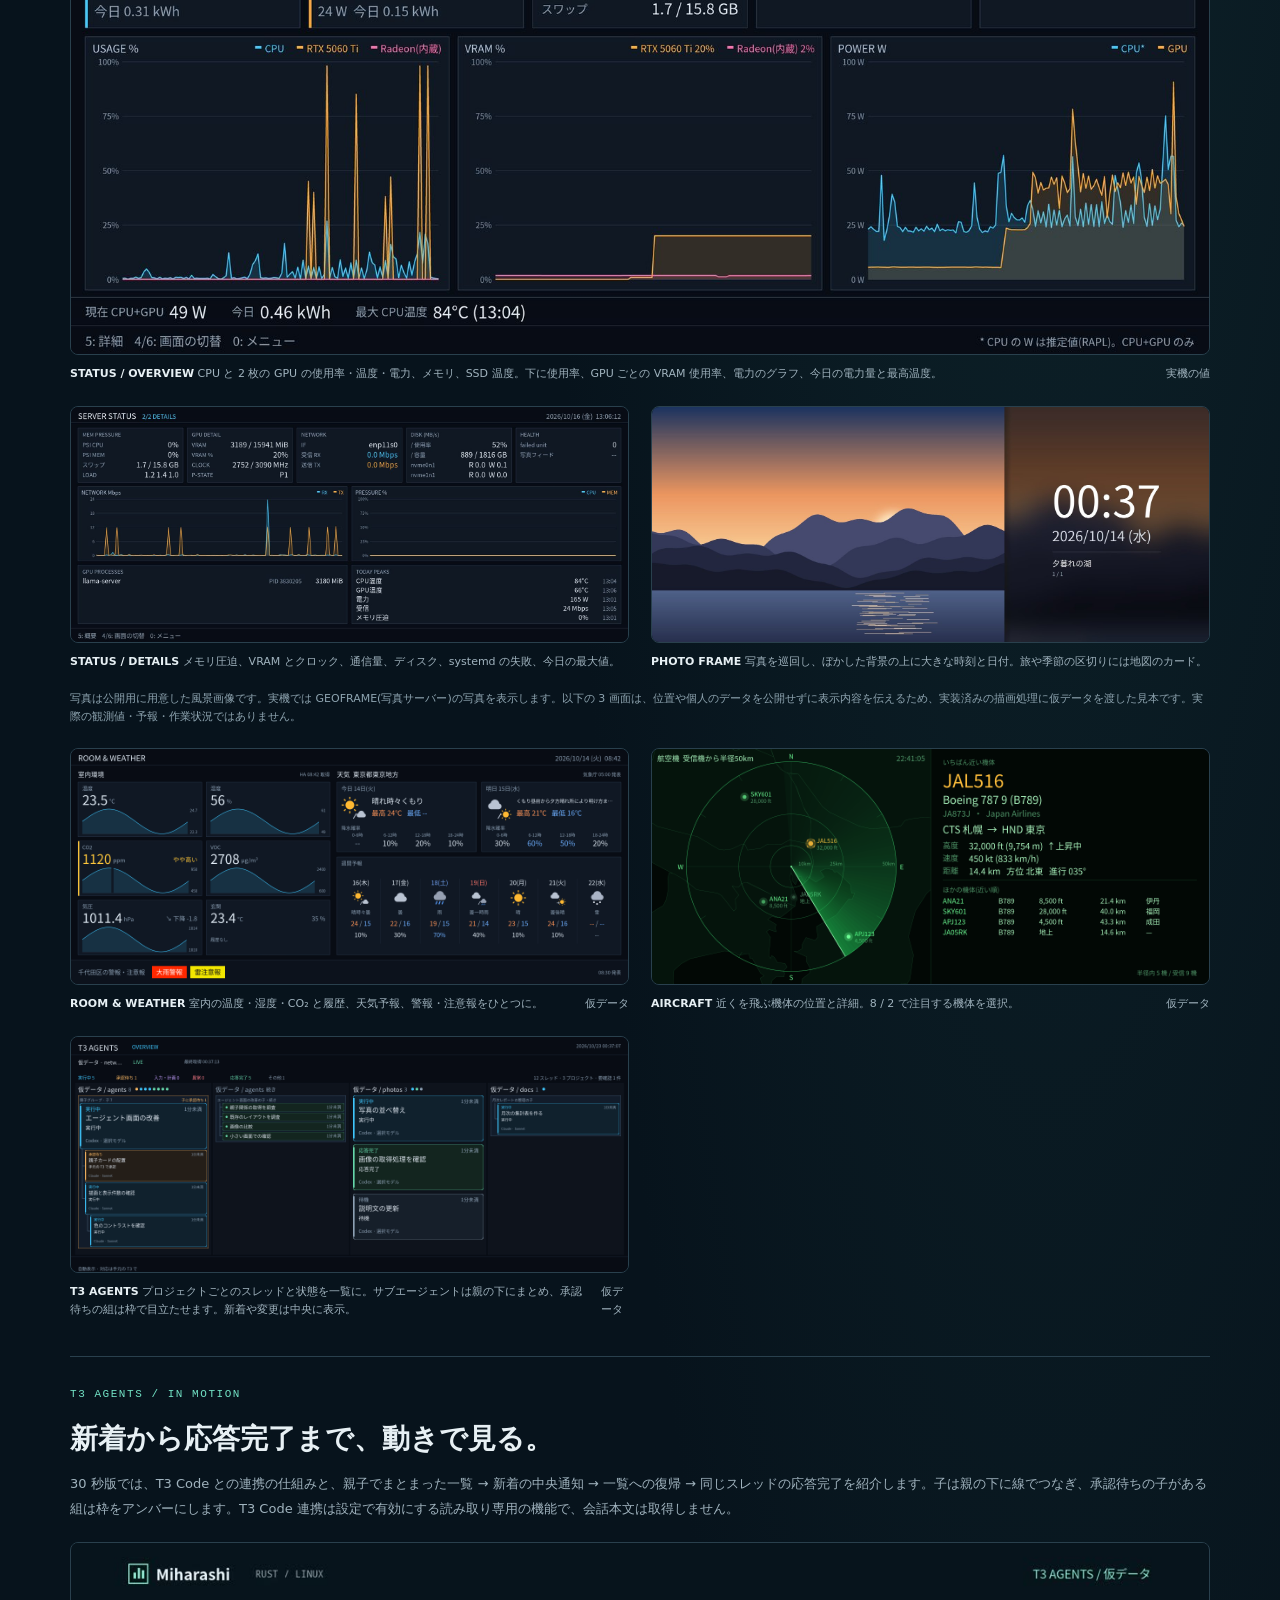
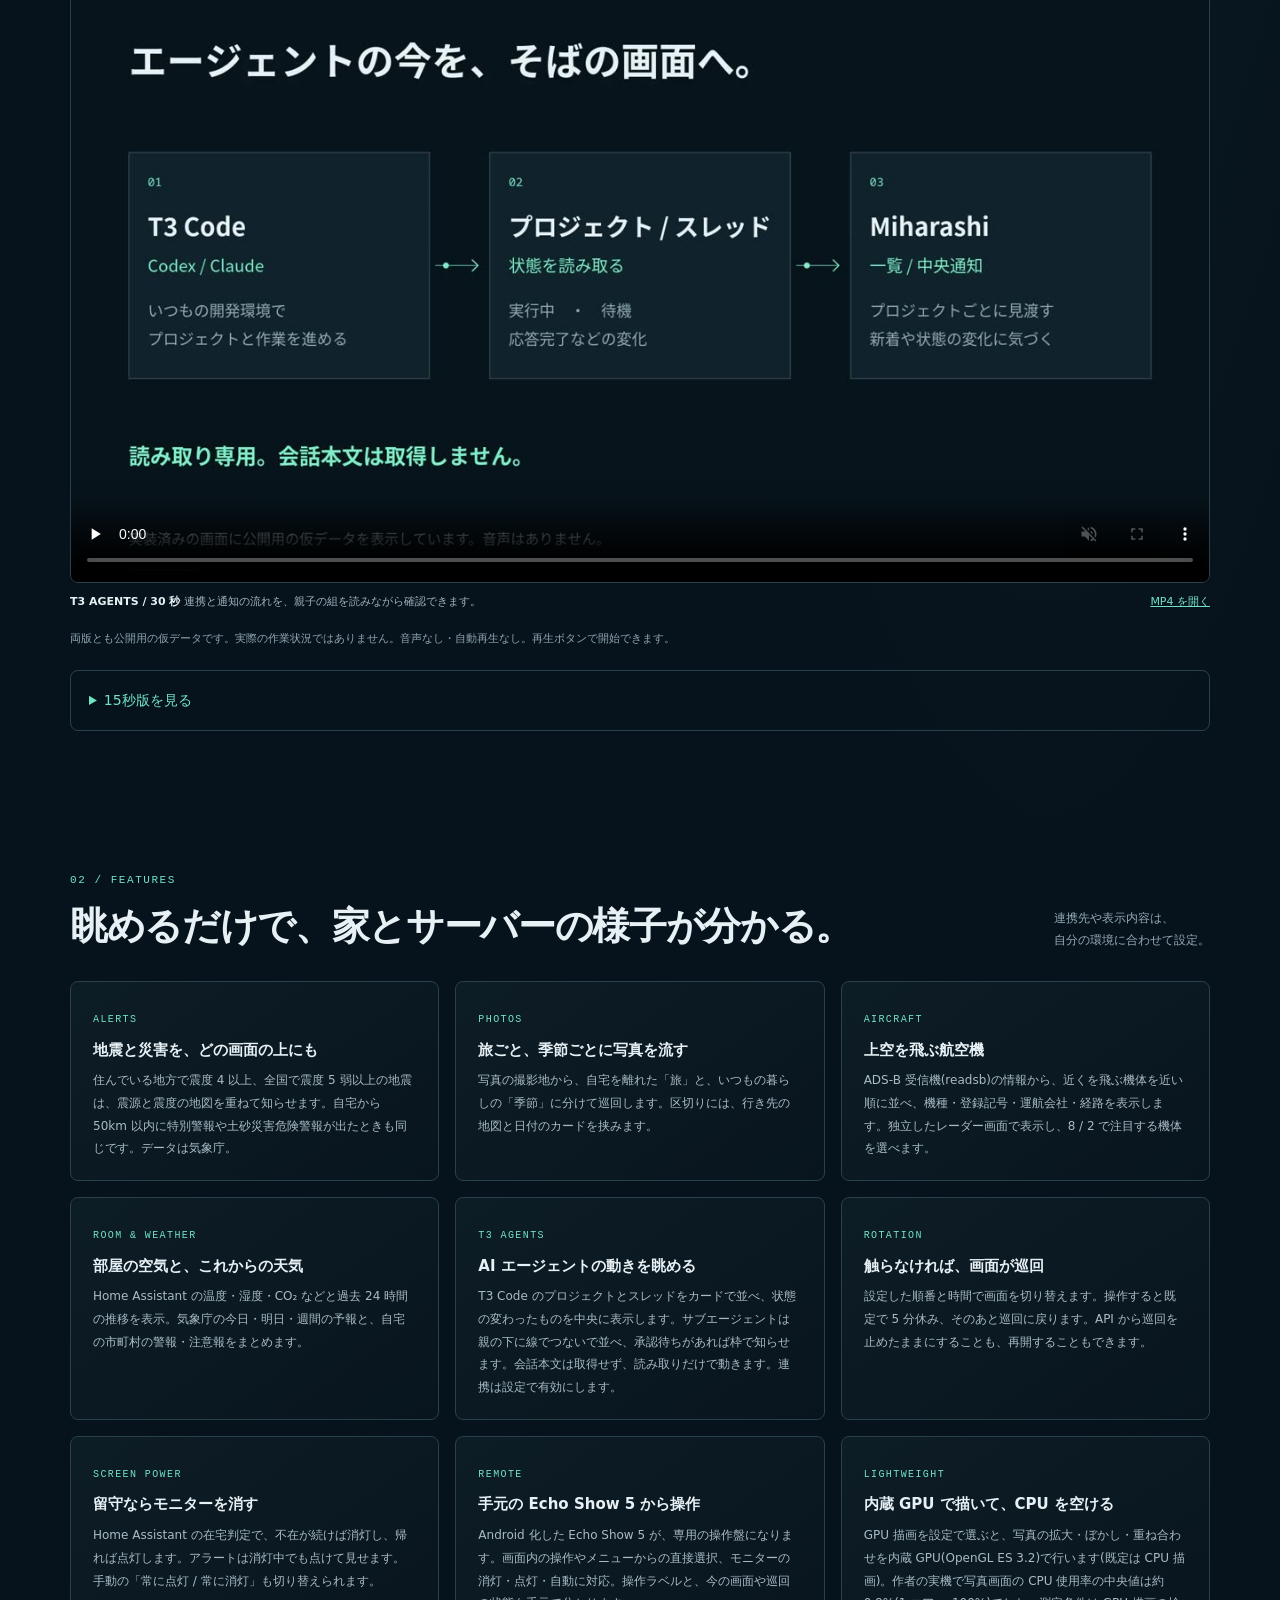
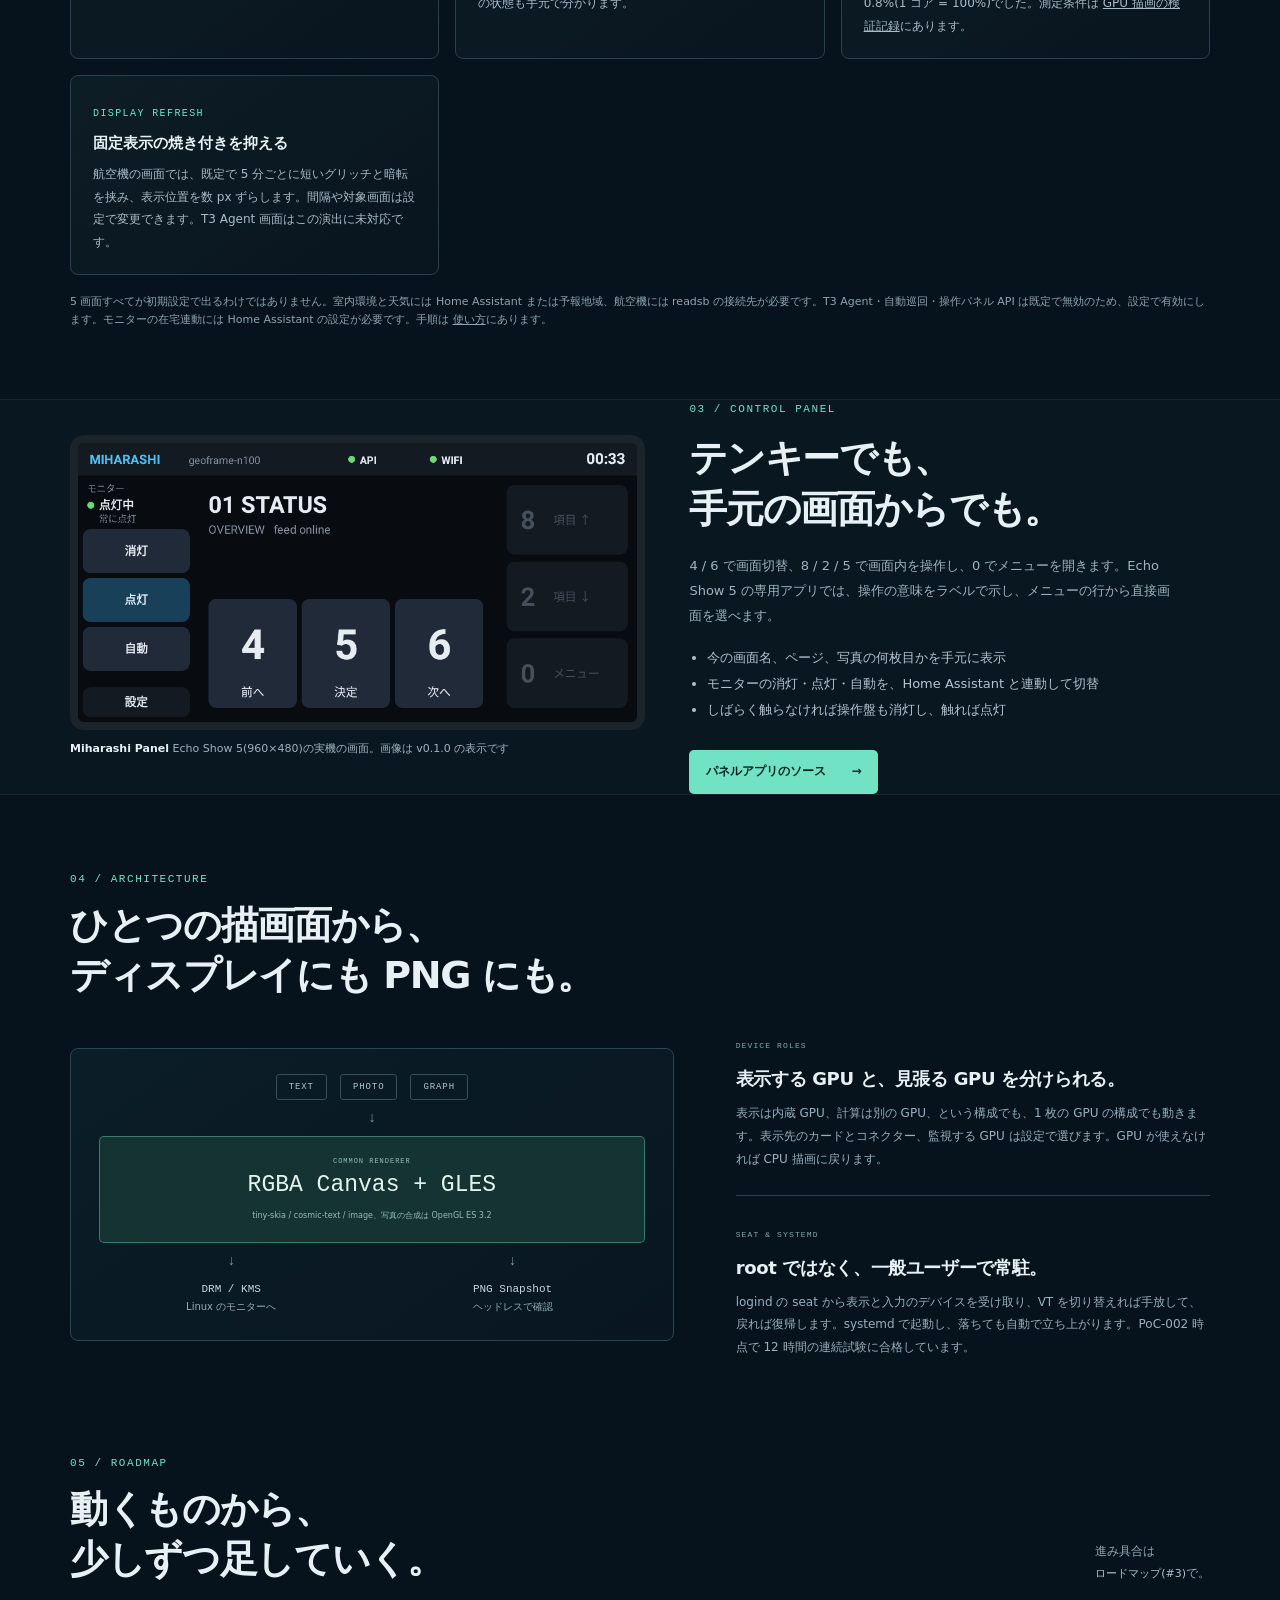
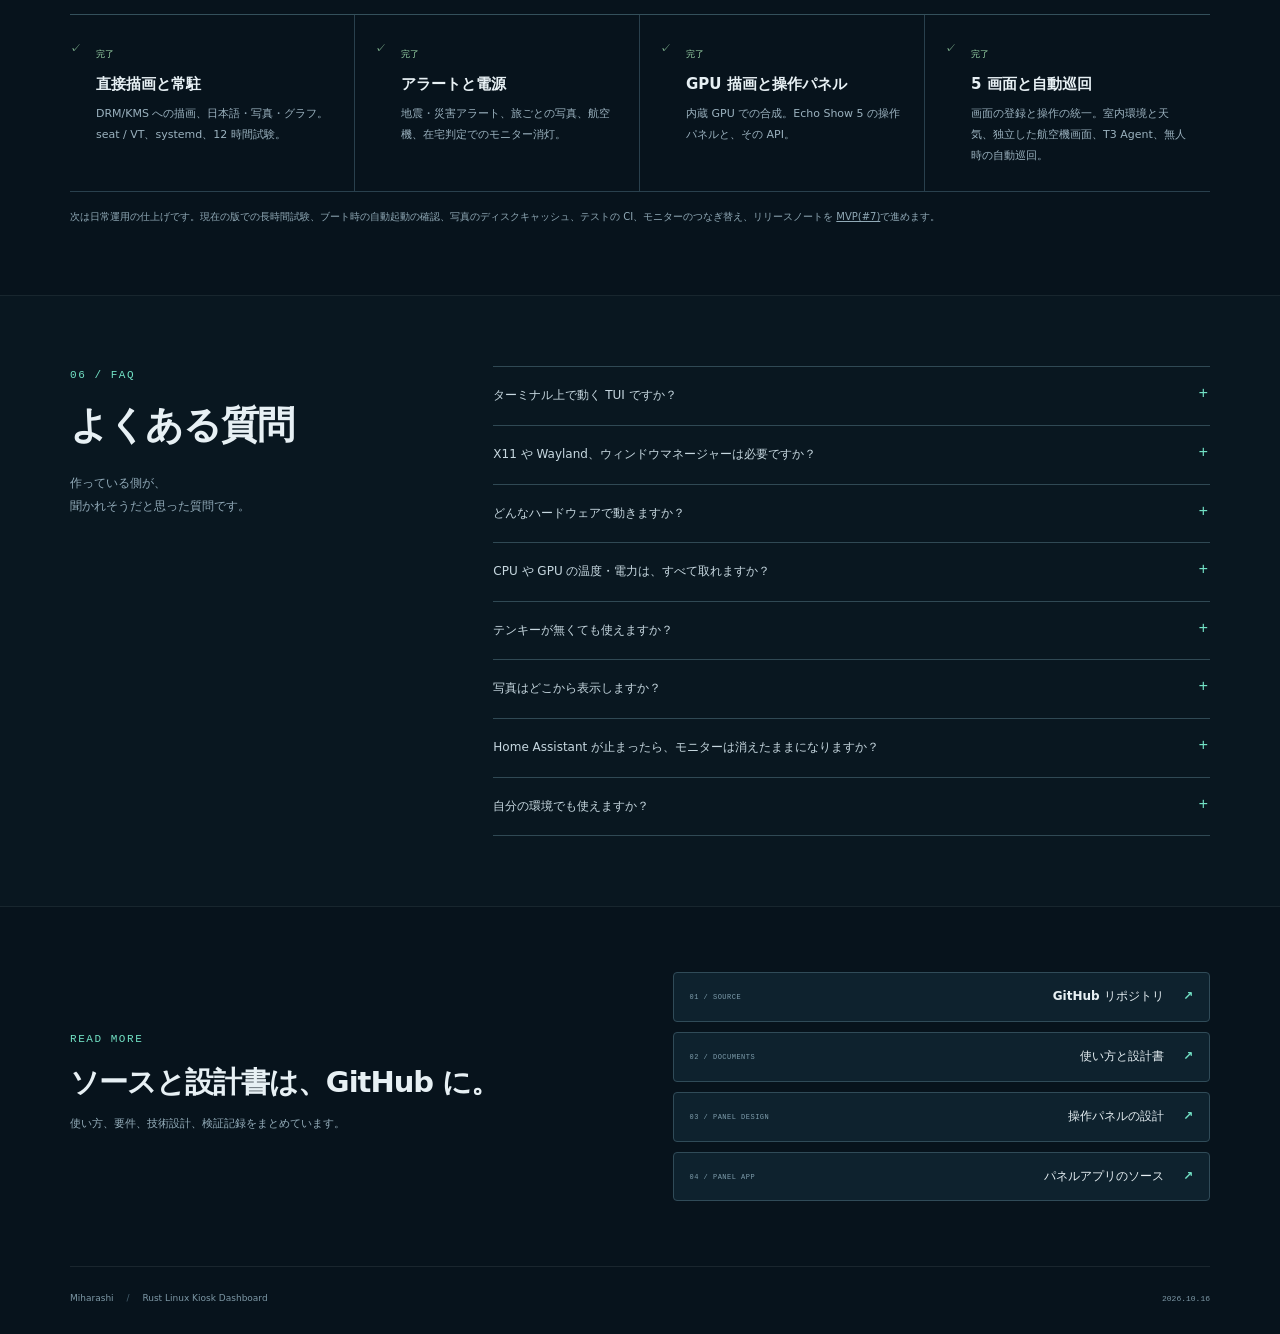
==== commit c4954143: "LP: T3 Agent の見本と動画の説明を親子グループ表示に合わせる - agents-demo.png を agents-family.png(仮データ、2560×1080、約 248 KB)に" ====
--- a/site/index.html
+++ b/site/index.html
@@ -37,7 +37,7 @@
 
     <section class="shell video-section" id="video" aria-label="紹介動画">
       <figure class="shot shot-video">
-        <video controls muted loop playsinline preload="metadata" width="1920" height="1080" poster="videos/miharashi-30s-poster.jpg" aria-label="Miharashi の紹介動画(30 秒)。状況・写真・室内環境と天気・航空機・T3 Agents の 5 画面を順に紹介する。音声はありません。">
+        <video controls muted loop playsinline preload="metadata" width="1920" height="1080" poster="videos/miharashi-30s-poster.jpg" aria-label="Miharashi の紹介動画(30 秒)。状況・写真・室内環境と天気・航空機・T3 Agents(親子グループ表示を含む)の 5 画面を順に紹介する。音声はありません。">
           <source src="videos/miharashi-30s.mp4" type="video/mp4">
           <a href="videos/miharashi-30s.mp4">紹介動画(30 秒、MP4)をダウンロード</a>
         </video>
@@ -72,20 +72,20 @@
           <figcaption><span><strong>AIRCRAFT</strong> 近くを飛ぶ機体の位置と詳細。8 / 2 で注目する機体を選択。</span><span>仮データ</span></figcaption>
         </figure>
         <figure class="shot">
-          <img src="images/agents-demo.png" width="2560" height="1080" loading="lazy" alt="仮データの T3 AGENTS。4 つのプロジェクトごとに、実行中・待機・応答完了のスレッドを並べたカードボード">
-          <figcaption><span><strong>T3 AGENTS</strong> プロジェクトごとのスレッドと状態を一覧に。新着や変更を中央に表示。</span><span>仮データ</span></figcaption>
+          <img src="images/agents-demo.png" width="2560" height="1080" loading="lazy" alt="仮データの T3 AGENTS。プロジェクトごとに実行中・待機・応答完了のスレッドを並べ、親の下に子を線でつないだカードボード。承認待ちの子がある組は枠をアンバーにしている">
+          <figcaption><span><strong>T3 AGENTS</strong> プロジェクトごとのスレッドと状態を一覧に。サブエージェントは親の下にまとめ、承認待ちの組は枠で目立たせます。新着や変更は中央に表示。</span><span>仮データ</span></figcaption>
         </figure>
       </div>
       <section class="agents-video" id="agents-video" aria-labelledby="agents-video-title">
         <p class="eyebrow">T3 Agents / In motion</p>
         <h3 id="agents-video-title">新着から応答完了まで、動きで見る。</h3>
-        <p class="agents-video-lead" id="agents-video-description">30 秒版では、T3 Code との連携の仕組みと、複数プロジェクトの一覧 → 新着の中央通知 → 一覧への復帰 → 同じスレッドの応答完了を紹介します。T3 Code 連携は設定で有効にする読み取り専用の機能で、会話本文は取得しません。</p>
+        <p class="agents-video-lead" id="agents-video-description">30 秒版では、T3 Code との連携の仕組みと、親子でまとまった一覧 → 新着の中央通知 → 一覧への復帰 → 同じスレッドの応答完了を紹介します。子は親の下に線でつなぎ、承認待ちの子がある組は枠をアンバーにします。T3 Code 連携は設定で有効にする読み取り専用の機能で、会話本文は取得しません。</p>
         <figure class="shot shot-video">
-          <video controls muted loop playsinline preload="none" width="1920" height="1080" poster="videos/miharashi-agents-30s-poster.jpg" aria-label="T3 Agent 専用紹介動画、30 秒版。連携図と、実装済みの Agent 画面で新着・応答完了・一覧への復帰を紹介。仮データ、音声なし。" aria-describedby="agents-video-description agents-video-note">
+          <video controls muted loop playsinline preload="none" width="1920" height="1080" poster="videos/miharashi-agents-30s-poster.jpg" aria-label="T3 Agent 専用紹介動画、30 秒版。連携図と、親子グループ表示の Agent 画面で新着・応答完了・一覧への復帰を紹介。仮データ、音声なし。" aria-describedby="agents-video-description agents-video-note">
             <source src="videos/miharashi-agents-30s.mp4" type="video/mp4">
             <a href="videos/miharashi-agents-30s.mp4">Agent 紹介動画(30 秒、MP4)</a>
           </video>
-          <figcaption><span><strong>T3 AGENTS / 30 秒</strong> 連携と通知の流れを、一覧を読みながら確認できます。</span><span><a href="videos/miharashi-agents-30s.mp4">MP4 を開く</a></span></figcaption>
+          <figcaption><span><strong>T3 AGENTS / 30 秒</strong> 連携と通知の流れを、親子の組を読みながら確認できます。</span><span><a href="videos/miharashi-agents-30s.mp4">MP4 を開く</a></span></figcaption>
         </figure>
         <p class="shot-note" id="agents-video-note">両版とも公開用の仮データです。実際の作業状況ではありません。音声なし・自動再生なし。再生ボタンで開始できます。</p>
         <details class="agents-video-short">
@@ -109,7 +109,7 @@
         <article class="feature"><span class="micro-label">PHOTOS</span><h3>旅ごと、季節ごとに写真を流す</h3><p>写真の撮影地から、自宅を離れた「旅」と、いつもの暮らしの「季節」に分けて巡回します。区切りには、行き先の地図と日付のカードを挟みます。</p></article>
         <article class="feature"><span class="micro-label">AIRCRAFT</span><h3>上空を飛ぶ航空機</h3><p>ADS-B 受信機(readsb)の情報から、近くを飛ぶ機体を近い順に並べ、機種・登録記号・運航会社・経路を表示します。独立したレーダー画面で表示し、8 / 2 で注目する機体を選べます。</p></article>
         <article class="feature"><span class="micro-label">ROOM &amp; WEATHER</span><h3>部屋の空気と、これからの天気</h3><p>Home Assistant の温度・湿度・CO₂ などと過去 24 時間の推移を表示。気象庁の今日・明日・週間の予報と、自宅の市町村の警報・注意報をまとめます。</p></article>
-        <article class="feature"><span class="micro-label">T3 AGENTS</span><h3>AI エージェントの動きを眺める</h3><p>T3 Code のプロジェクトとスレッドをカードで並べ、状態の変わったものを中央に表示します。会話本文は取得せず、読み取りだけで動きます。連携は設定で有効にします。</p></article>
+        <article class="feature"><span class="micro-label">T3 AGENTS</span><h3>AI エージェントの動きを眺める</h3><p>T3 Code のプロジェクトとスレッドをカードで並べ、状態の変わったものを中央に表示します。サブエージェントは親の下に線でつないで並べ、承認待ちがあれば枠で知らせます。会話本文は取得せず、読み取りだけで動きます。連携は設定で有効にします。</p></article>
         <article class="feature"><span class="micro-label">ROTATION</span><h3>触らなければ、画面が巡回</h3><p>設定した順番と時間で画面を切り替えます。操作すると既定で 5 分休み、そのあと巡回に戻ります。API から巡回を止めたままにすることも、再開することもできます。</p></article>
         <article class="feature"><span class="micro-label">SCREEN POWER</span><h3>留守ならモニターを消す</h3><p>Home Assistant の在宅判定で、不在が続けば消灯し、帰れば点灯します。アラートは消灯中でも点けて見せます。手動の「常に点灯 / 常に消灯」も切り替えられます。</p></article>
         <article class="feature"><span class="micro-label">REMOTE</span><h3>手元の Echo Show 5 から操作</h3><p>Android 化した Echo Show 5 が、専用の操作盤になります。画面内の操作やメニューからの直接選択、モニターの消灯・点灯・自動に対応。操作ラベルと、今の画面や巡回の状態も手元で分かります。</p></article>
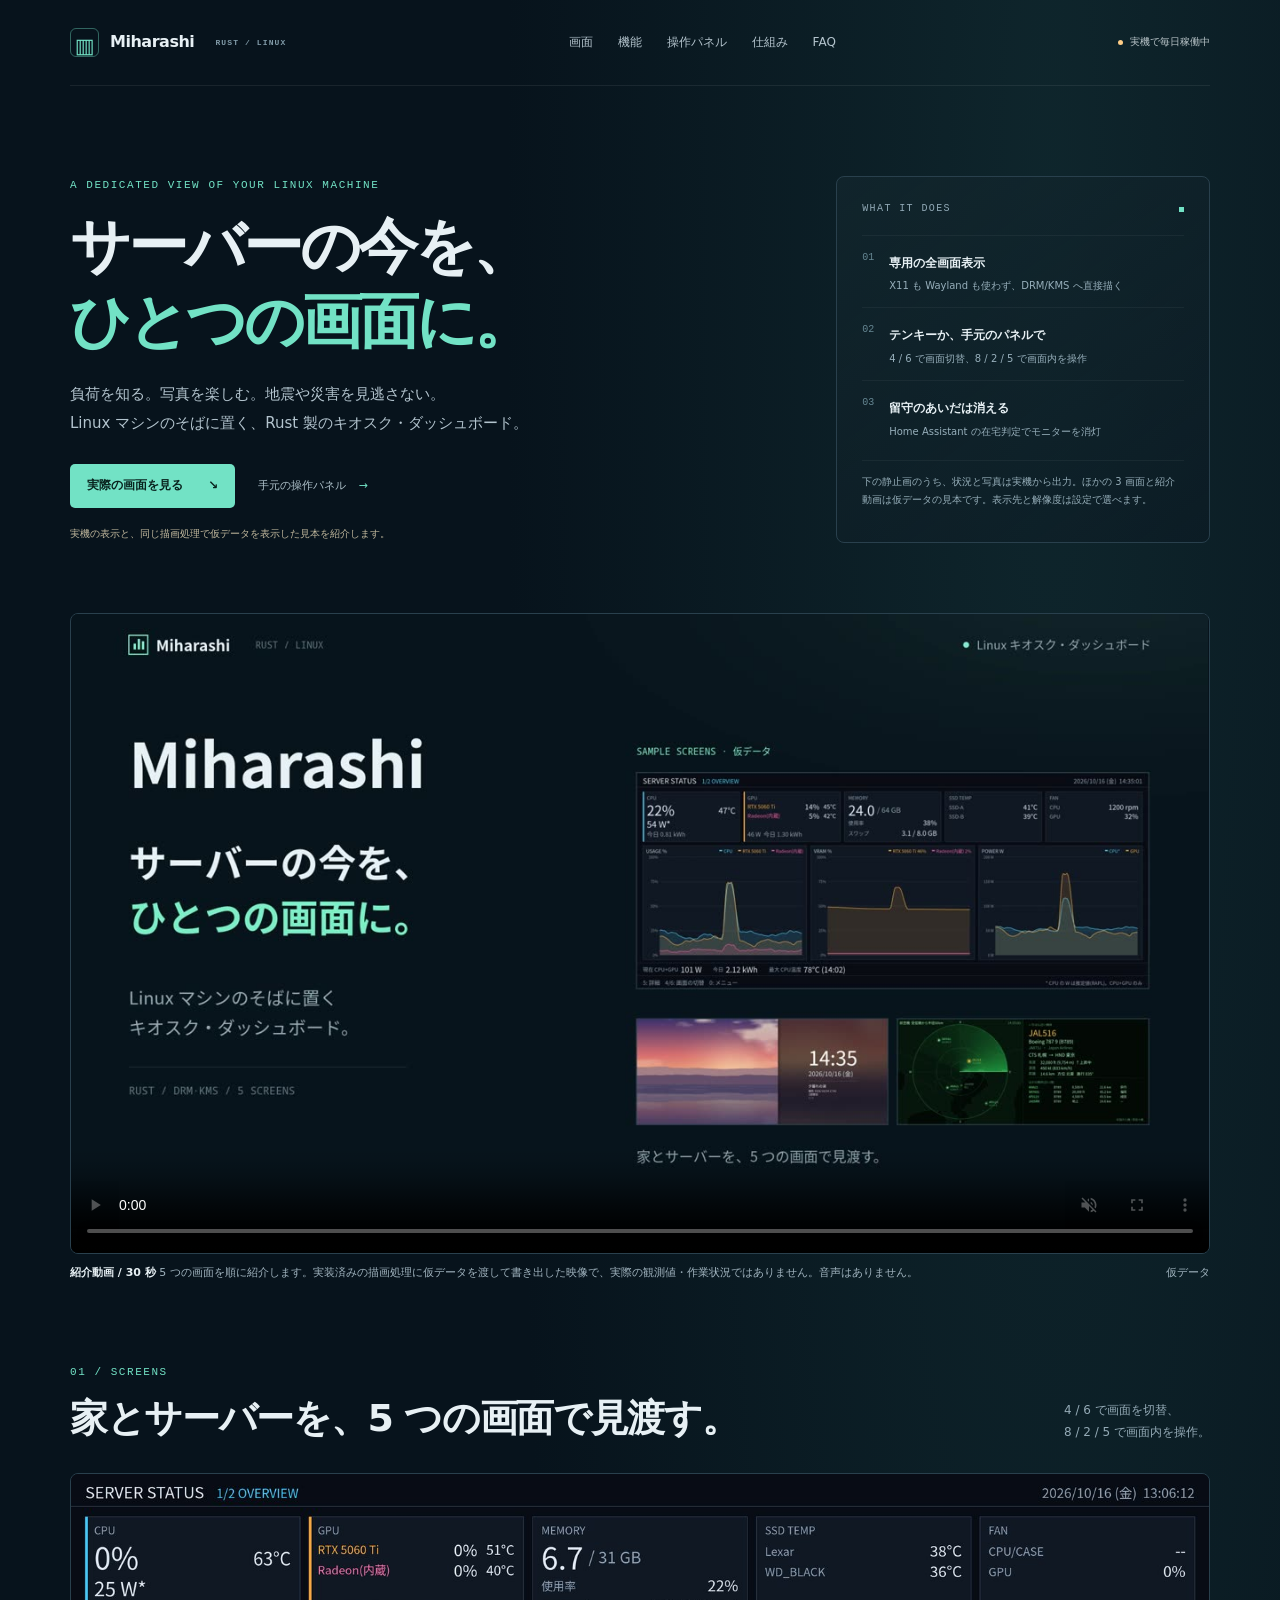
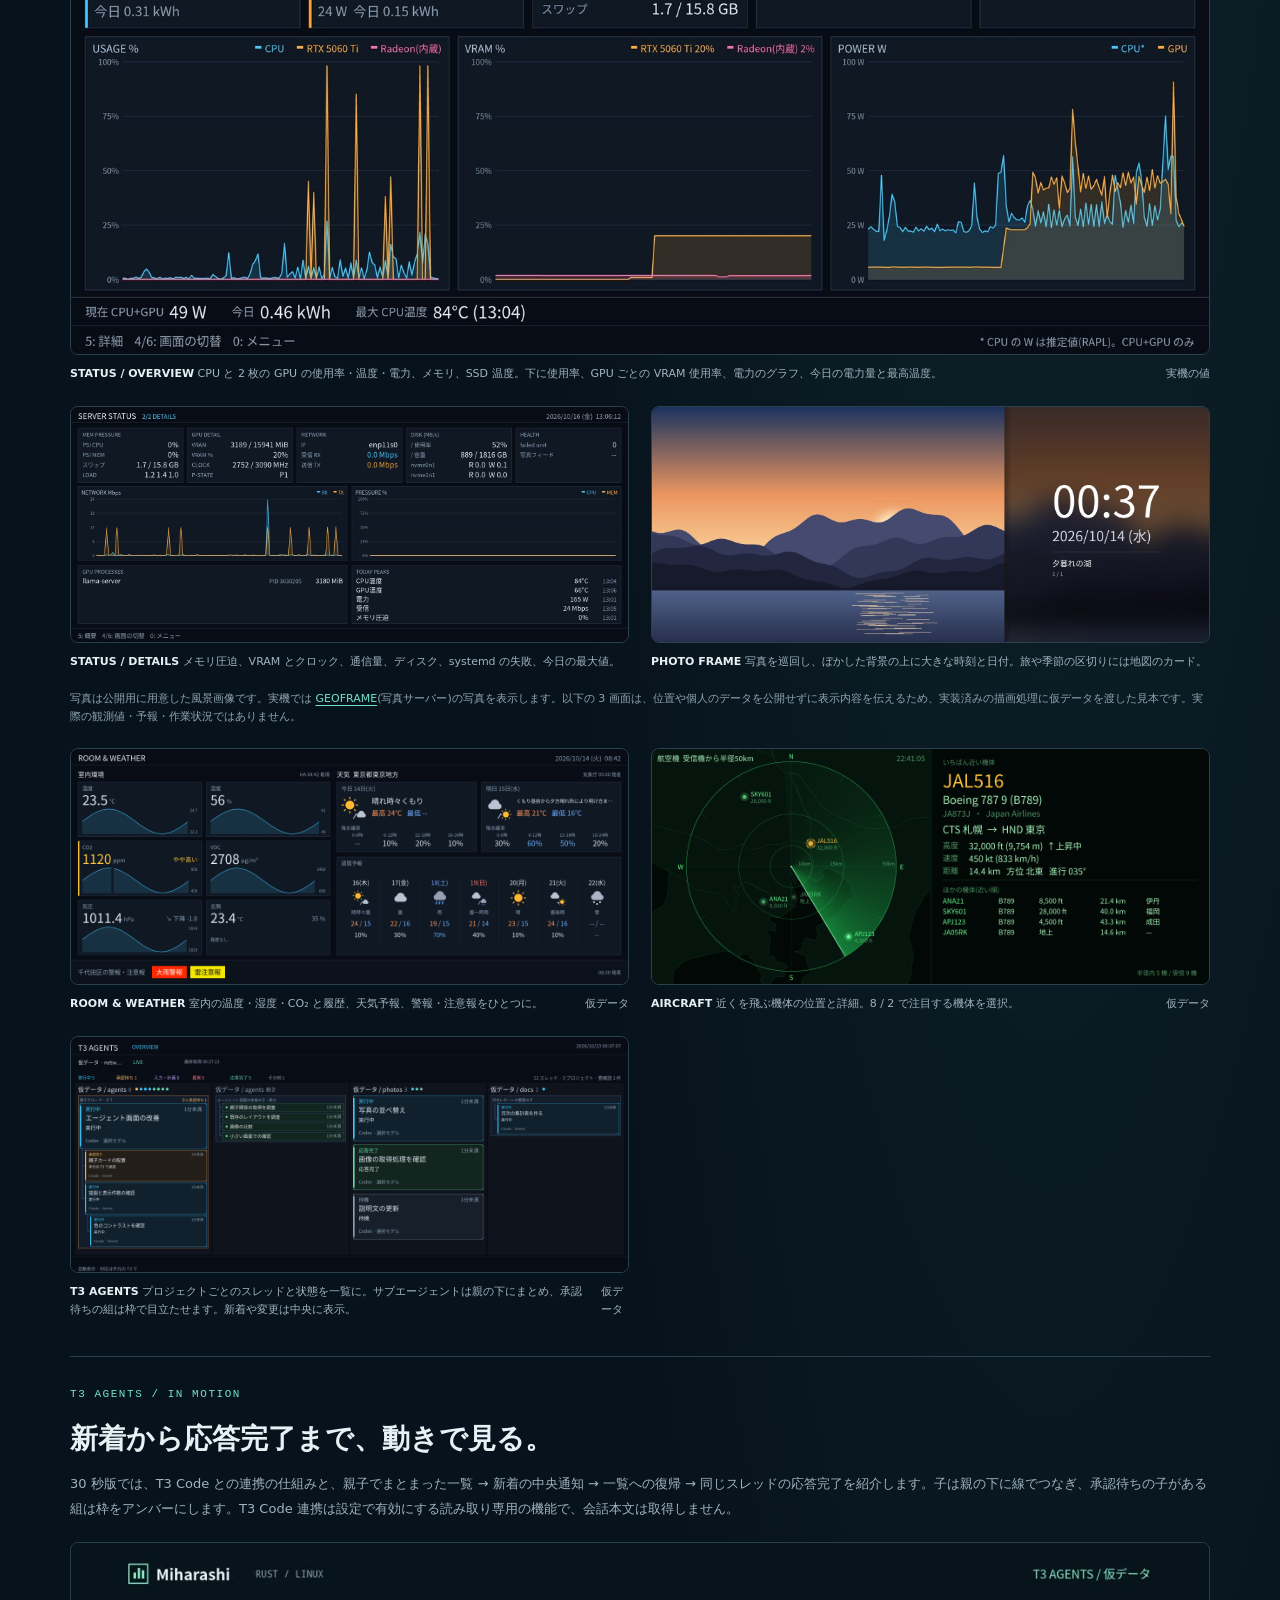
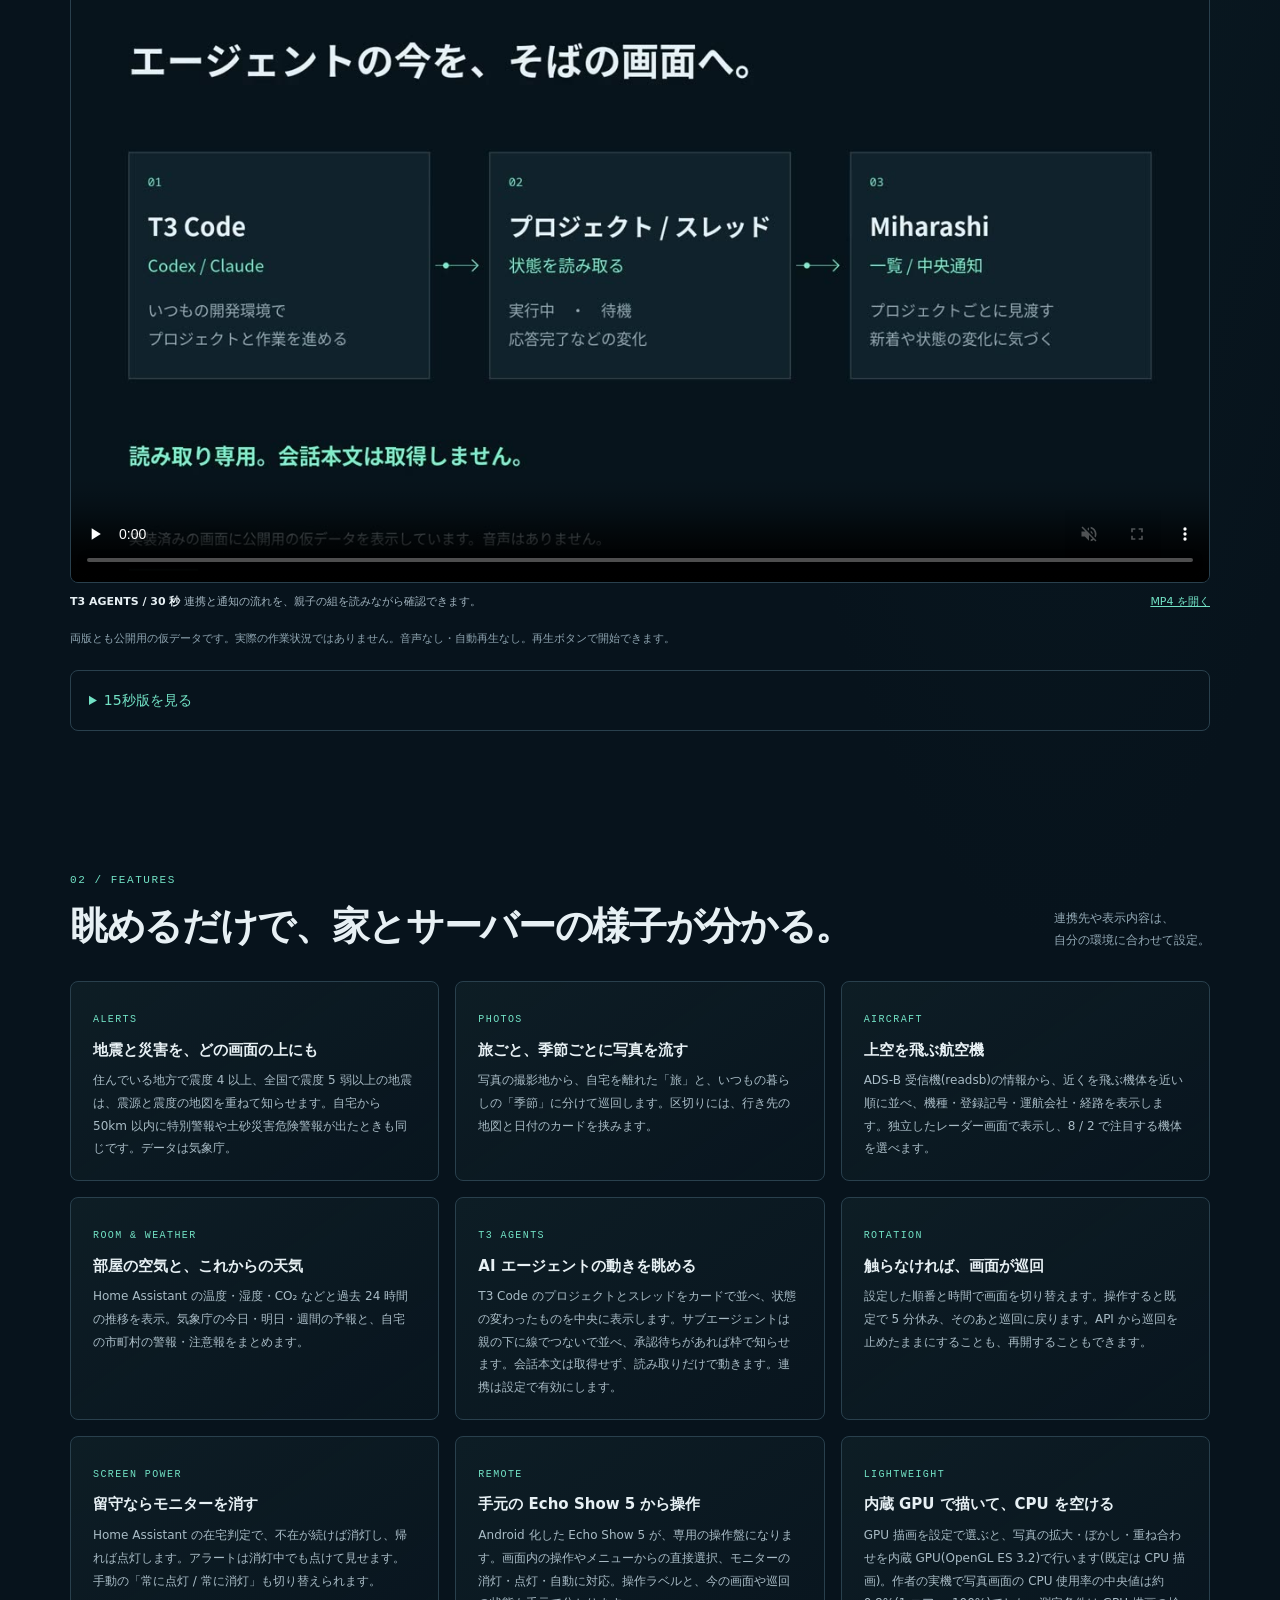
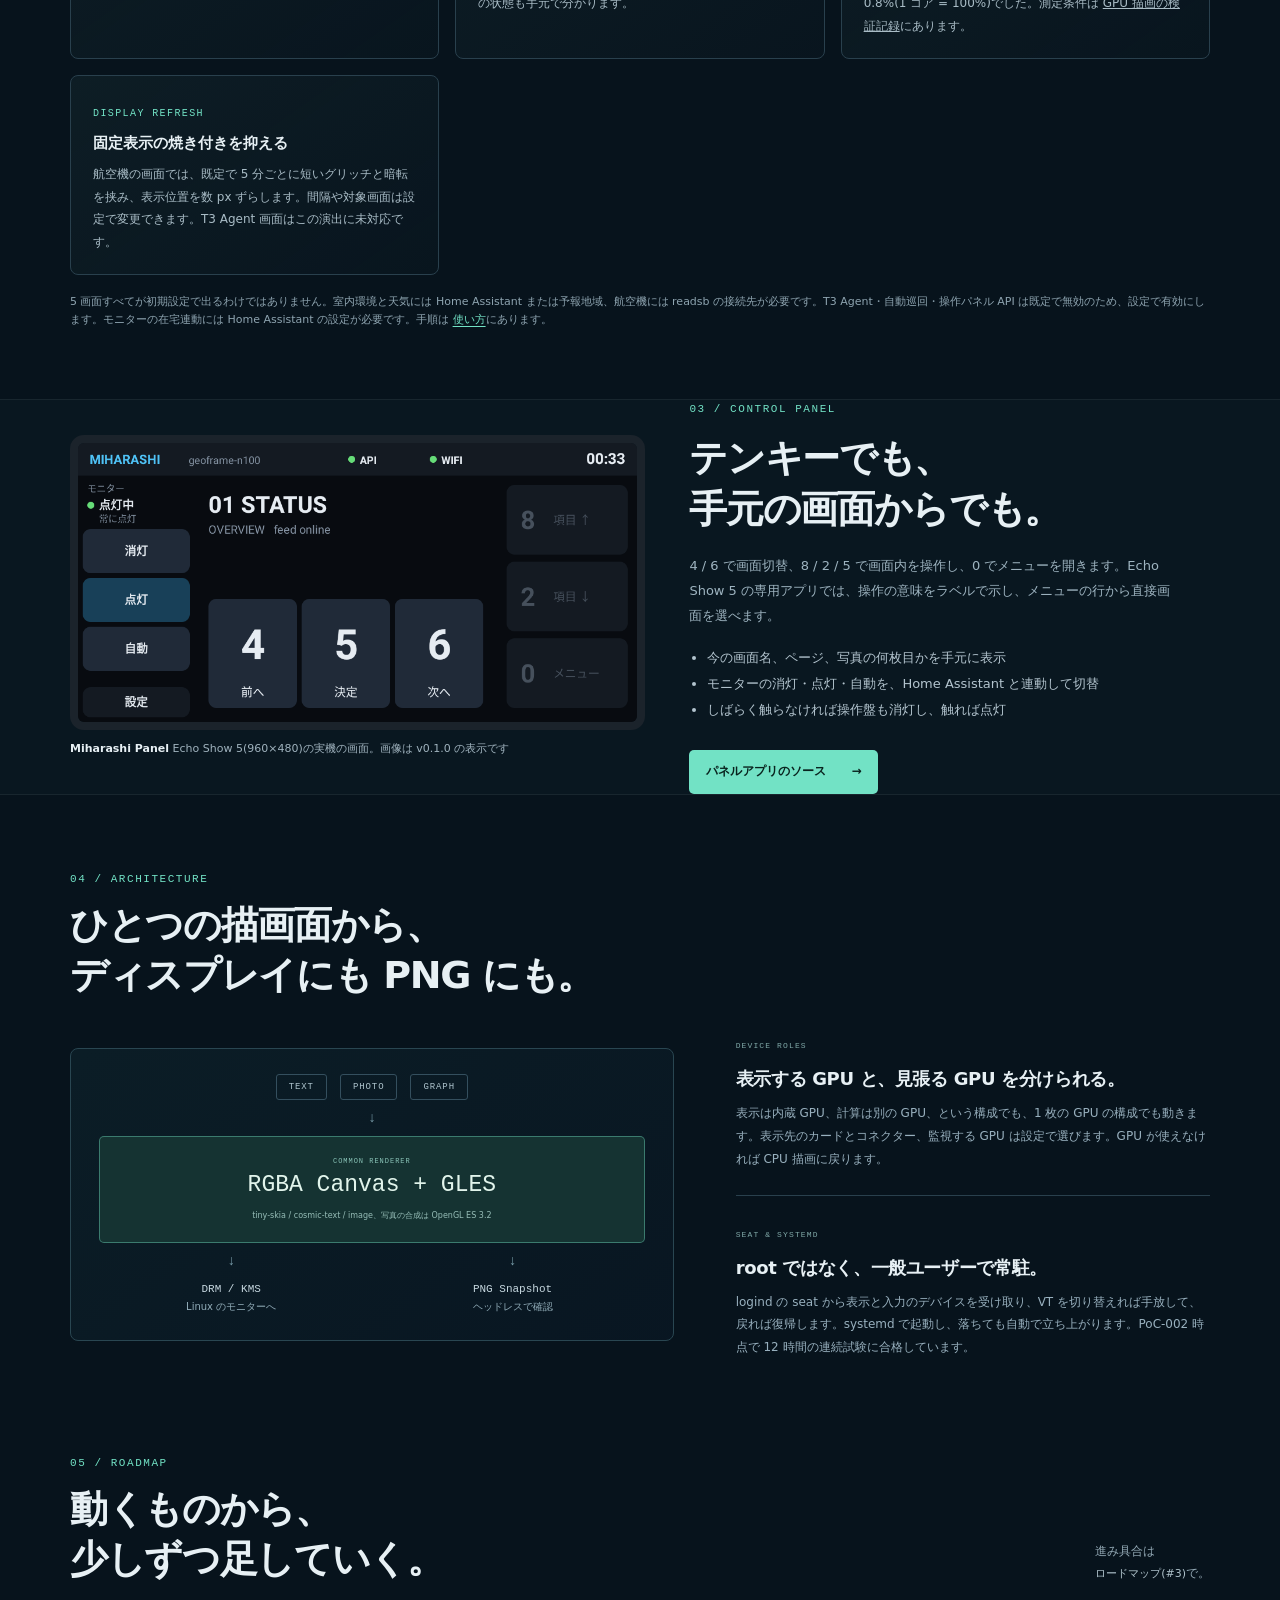
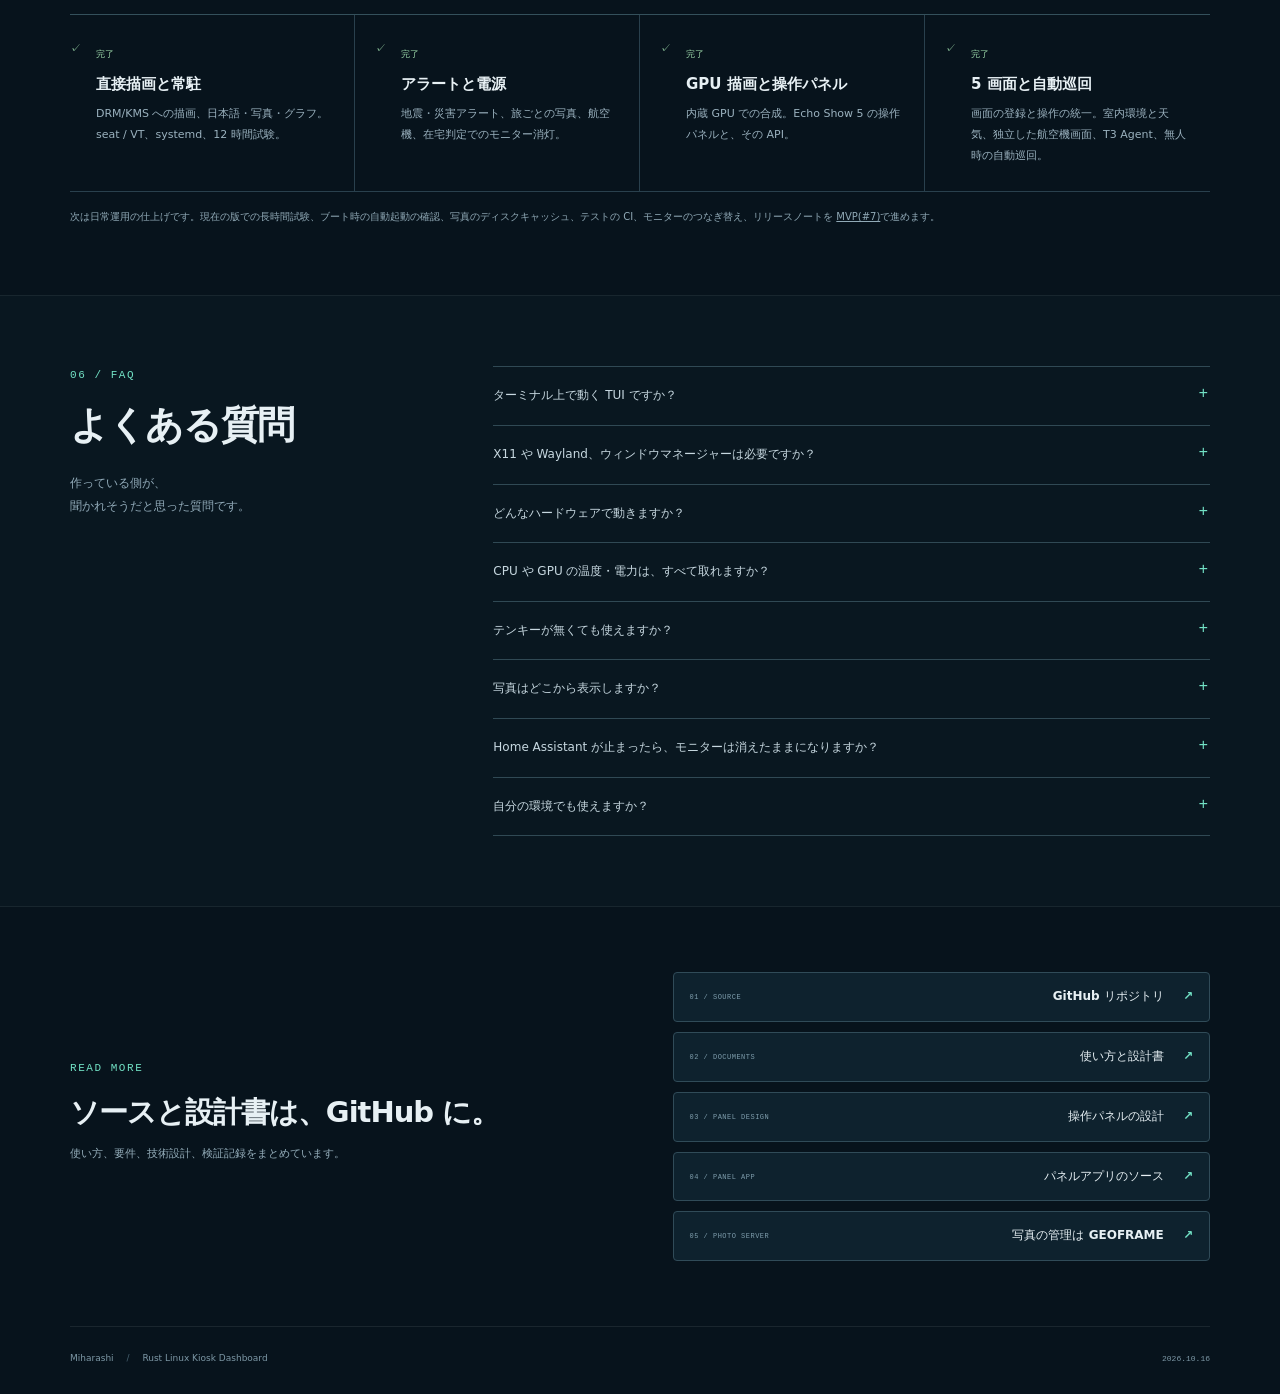
==== commit 395627d0: "Link GEOFRAME to its landing page Co-Authored-By: Claude Sonnet 5.5 <noreply@anthropic.com>" ====
--- a/site/index.html
+++ b/site/index.html
@@ -61,7 +61,7 @@
           <figcaption><span><strong>PHOTO FRAME</strong> 写真を巡回し、ぼかした背景の上に大きな時刻と日付。旅や季節の区切りには地図のカード。</span></figcaption>
         </figure>
       </div>
-      <p class="shot-note">写真は公開用に用意した風景画像です。実機では GEOFRAME(写真サーバー)の写真を表示します。以下の 3 画面は、位置や個人のデータを公開せずに表示内容を伝えるため、実装済みの描画処理に仮データを渡した見本です。実際の観測値・予報・作業状況ではありません。</p>
+      <p class="shot-note">写真は公開用に用意した風景画像です。実機では <a href="https://ysogabe.github.io/geoframe/">GEOFRAME</a>(写真サーバー)の写真を表示します。以下の 3 画面は、位置や個人のデータを公開せずに表示内容を伝えるため、実装済みの描画処理に仮データを渡した見本です。実際の観測値・予報・作業状況ではありません。</p>
       <div class="shot-grid screen-samples">
         <figure class="shot">
           <img src="images/room-demo.png" width="2560" height="1080" loading="lazy" alt="仮データの ROOM &amp; WEATHER。室内センサーの値と履歴、東京地方の今日・明日・週間予報、千代田区の警報・注意報の表示例">
@@ -154,12 +154,12 @@
       <details><summary>どんなハードウェアで動きますか？</summary><p>Linux で DRM/KMS が使える GPU があれば動きます。作者の実機は、表示に CPU 内蔵の GPU を使い、計算用に別の GPU を積んだ構成です。特定の型番やメモリ容量を前提にはしていません。</p></details>
       <details><summary>CPU や GPU の温度・電力は、すべて取れますか？</summary><p>ドライバーやセンサーが値を出していれば表示します。出ていない値は「--」になります。CPU の電力は RAPL からの推定値で、システム全体の消費電力ではありません。</p></details>
       <details><summary>テンキーが無くても使えますか？</summary><p>使えます。操作パネルを有効にしていれば、キーボードが無くても起動し、あとから挿されたテンキーも自動で使い始めます。</p></details>
-      <details><summary>写真はどこから表示しますか？</summary><p>GEOFRAME(自宅の写真サーバー)から取得します。1 枚のファイルを指定して表示することもできます。</p></details>
+      <details><summary>写真はどこから表示しますか？</summary><p><a href="https://ysogabe.github.io/geoframe/">GEOFRAME</a>(自宅の写真サーバー)から取得します。1 枚のファイルを指定して表示することもできます。</p></details>
       <details><summary>Home Assistant が止まったら、モニターは消えたままになりますか？</summary><p>なりません。Home Assistant と通信できないときは点灯させておきます。手動の「常に消灯」も、通信できない状態が続けば自動に戻ります。</p></details>
       <details><summary>自分の環境でも使えますか？</summary><p>ソースは公開していますが、今は作者の環境で毎日使いながら育てている段階です。表示先や監視対象は設定で変えられるようにしています。</p></details>
     </div></div></section>
 
-    <section class="shell docs-section" aria-labelledby="docs-title"><div><p class="eyebrow">Read more</p><h2 id="docs-title">ソースと設計書は、GitHub に。</h2><p>使い方、要件、技術設計、検証記録をまとめています。</p></div><div class="doc-links"><a href="https://github.com/ysogabe/miharashi"><span>01 / SOURCE</span><strong>GitHub リポジトリ <span aria-hidden="true">↗</span></strong></a><a href="https://github.com/ysogabe/miharashi/tree/main/docs"><span>02 / DOCUMENTS</span><strong>使い方と設計書 <span aria-hidden="true">↗</span></strong></a><a href="https://github.com/ysogabe/miharashi/blob/main/docs/panel/DESIGN.md"><span>03 / PANEL DESIGN</span><strong>操作パネルの設計 <span aria-hidden="true">↗</span></strong></a><a href="https://github.com/ysogabe/miharashi-panel"><span>04 / PANEL APP</span><strong>パネルアプリのソース <span aria-hidden="true">↗</span></strong></a></div></section>
+    <section class="shell docs-section" aria-labelledby="docs-title"><div><p class="eyebrow">Read more</p><h2 id="docs-title">ソースと設計書は、GitHub に。</h2><p>使い方、要件、技術設計、検証記録をまとめています。</p></div><div class="doc-links"><a href="https://github.com/ysogabe/miharashi"><span>01 / SOURCE</span><strong>GitHub リポジトリ <span aria-hidden="true">↗</span></strong></a><a href="https://github.com/ysogabe/miharashi/tree/main/docs"><span>02 / DOCUMENTS</span><strong>使い方と設計書 <span aria-hidden="true">↗</span></strong></a><a href="https://github.com/ysogabe/miharashi/blob/main/docs/panel/DESIGN.md"><span>03 / PANEL DESIGN</span><strong>操作パネルの設計 <span aria-hidden="true">↗</span></strong></a><a href="https://github.com/ysogabe/miharashi-panel"><span>04 / PANEL APP</span><strong>パネルアプリのソース <span aria-hidden="true">↗</span></strong></a><a href="https://ysogabe.github.io/geoframe/"><span>05 / PHOTO SERVER</span><strong>写真の管理は GEOFRAME <span aria-hidden="true">↗</span></strong></a></div></section>
   </main>
   <footer class="shell footer"><span>Miharashi <span class="footer-separator">/</span> Rust Linux Kiosk Dashboard</span><span>2026.10.16</span></footer>
 </body>
--- a/site/styles.css
+++ b/site/styles.css
@@ -9,3 +9,4 @@
 .hero-status{font-size:10px;color:#c1b89d;line-height:1.8;margin:17px 0 0}
 @media(max-width:780px){.metric .micro-label{font-size:7px}}
 @media(max-width:520px){.metric .micro-label{font-size:7px}.card-heading .micro-label{font-size:7px}.hero-status{font-size:9px}}
+.shot-note a,.faq-list details p a{color:var(--mint);text-underline-offset:3px}
